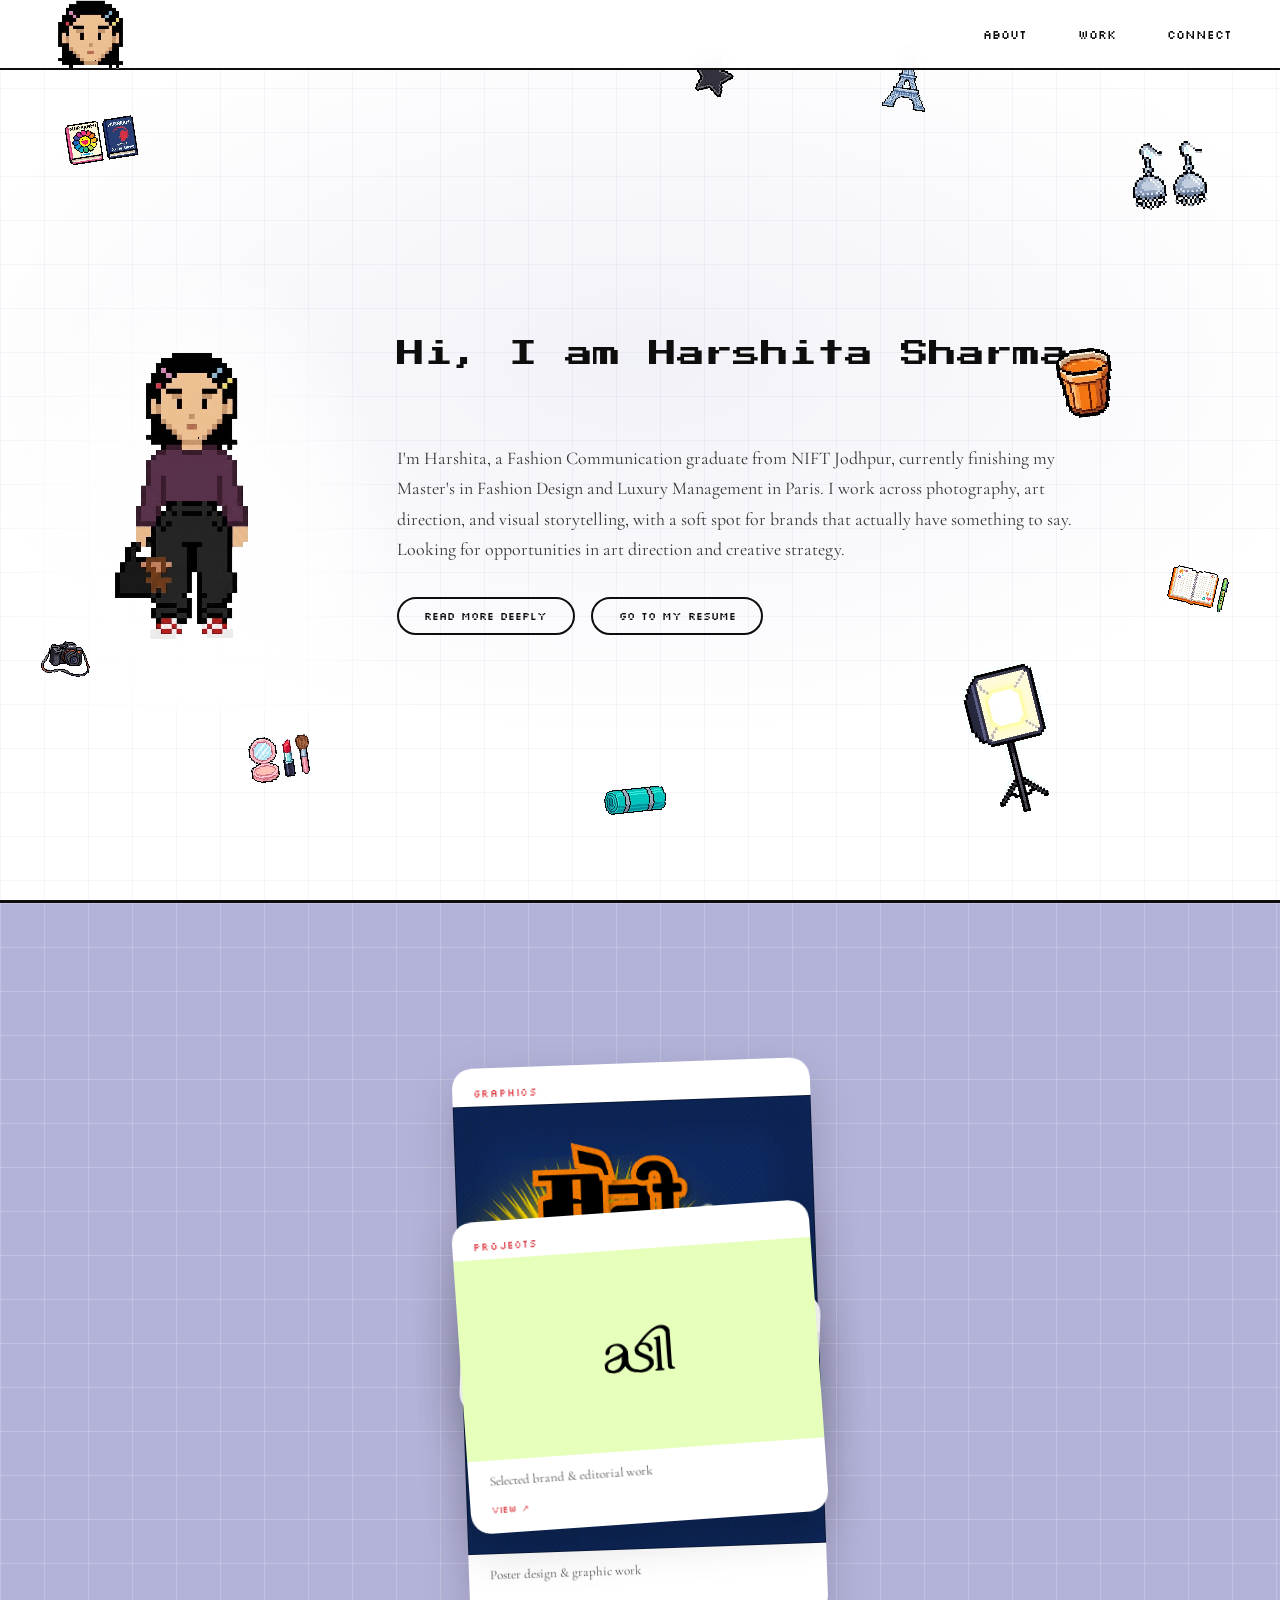
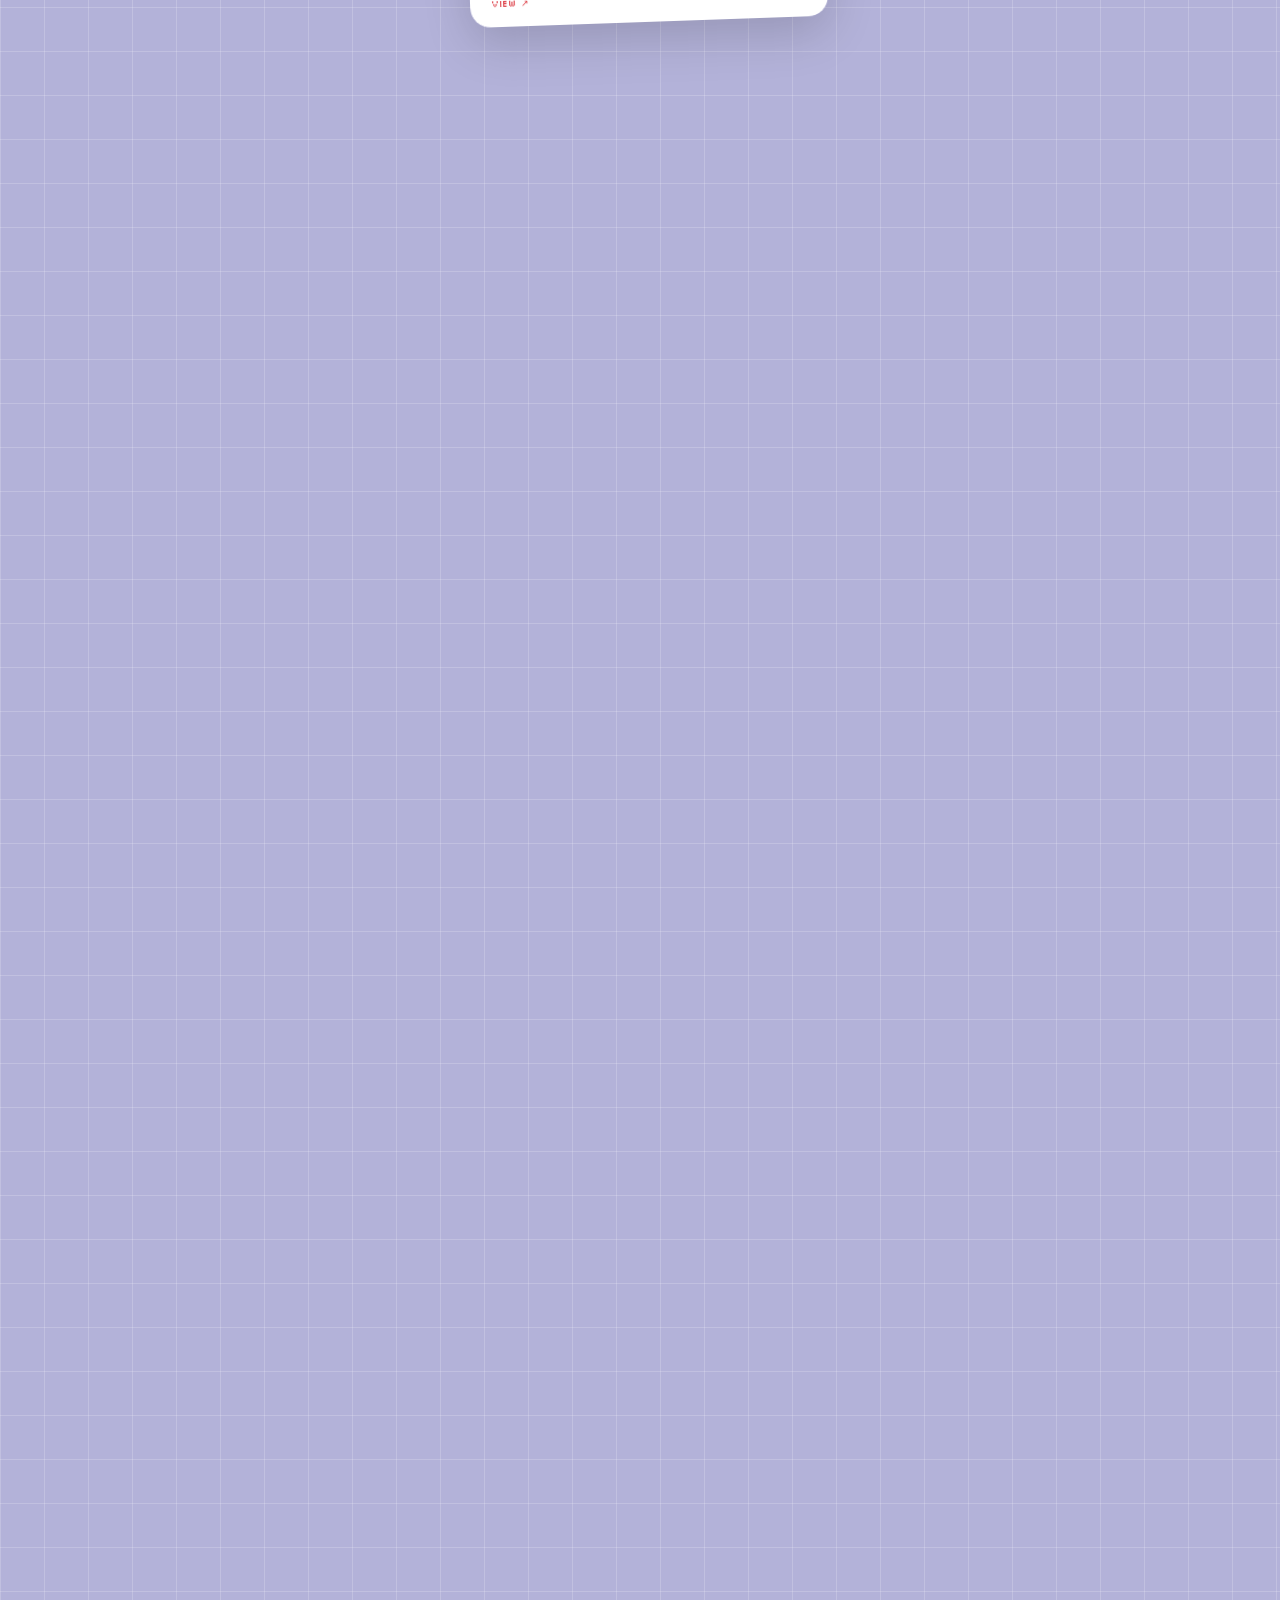
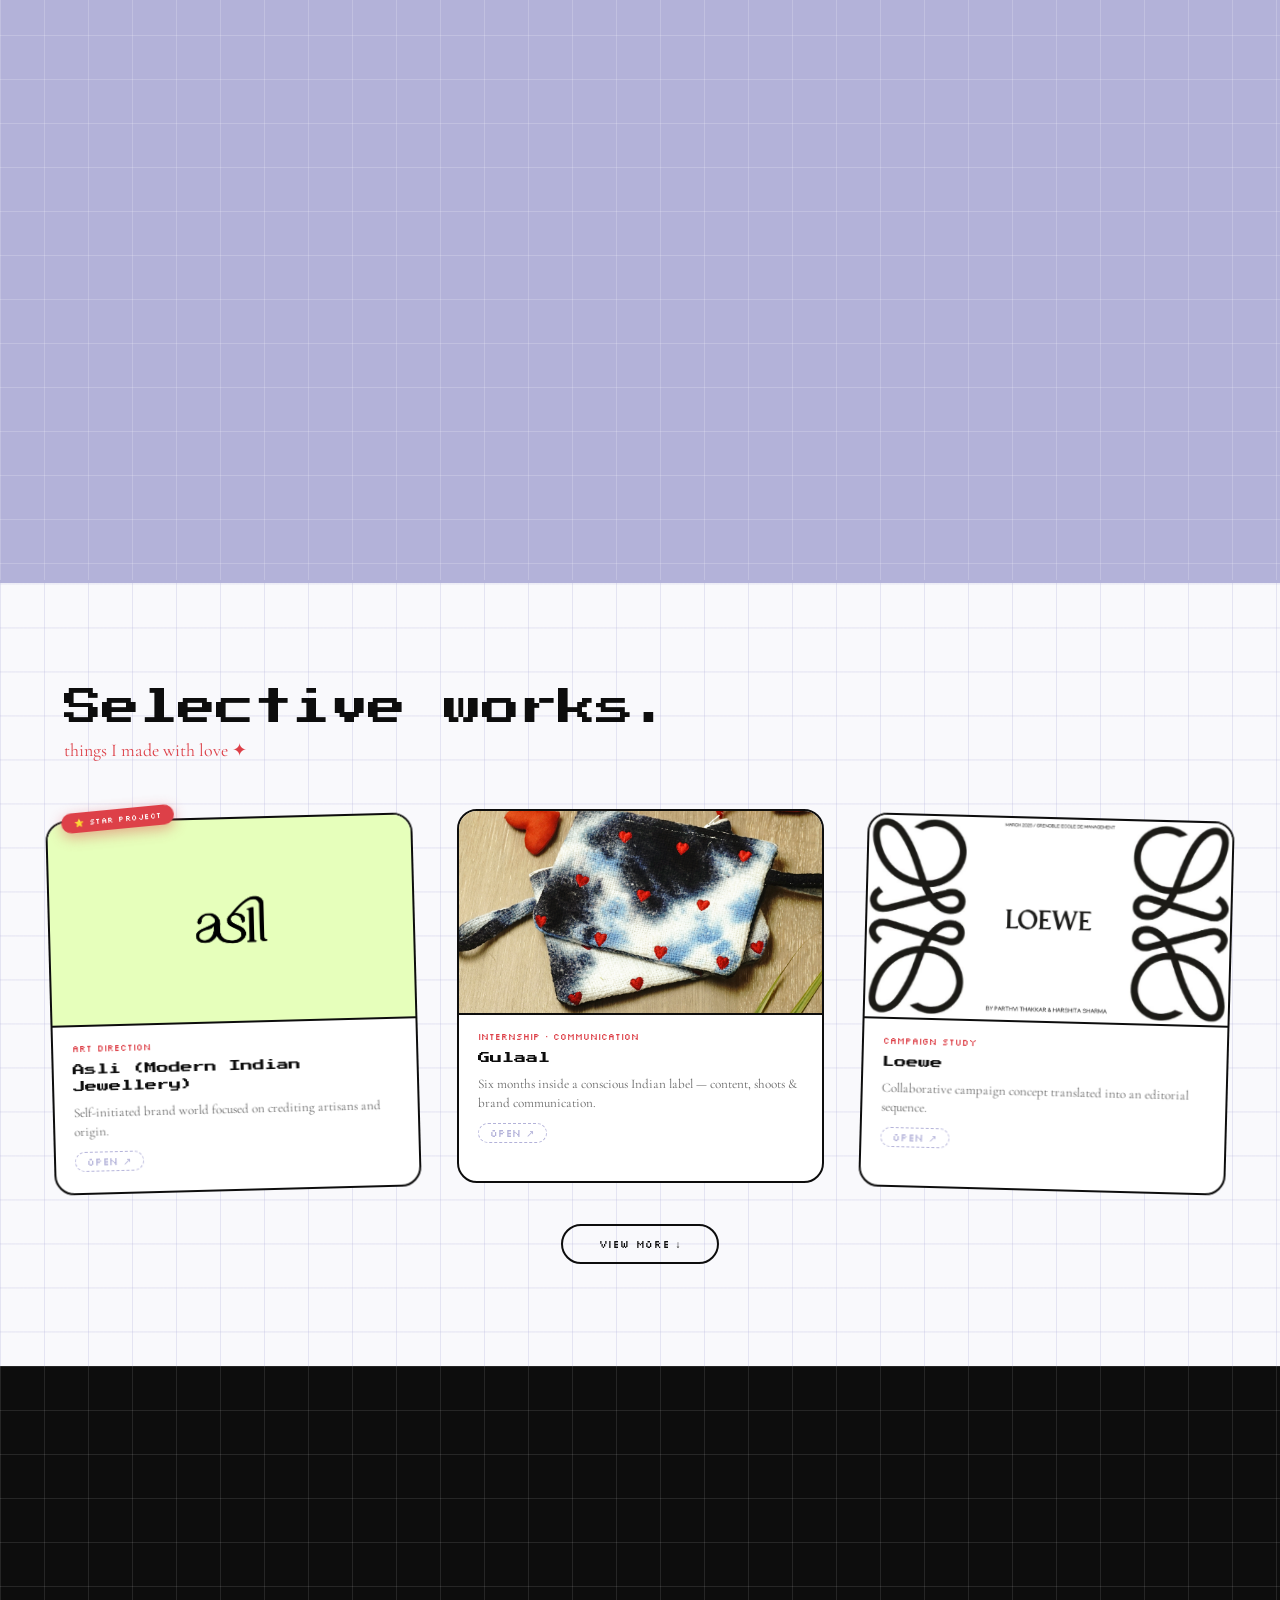
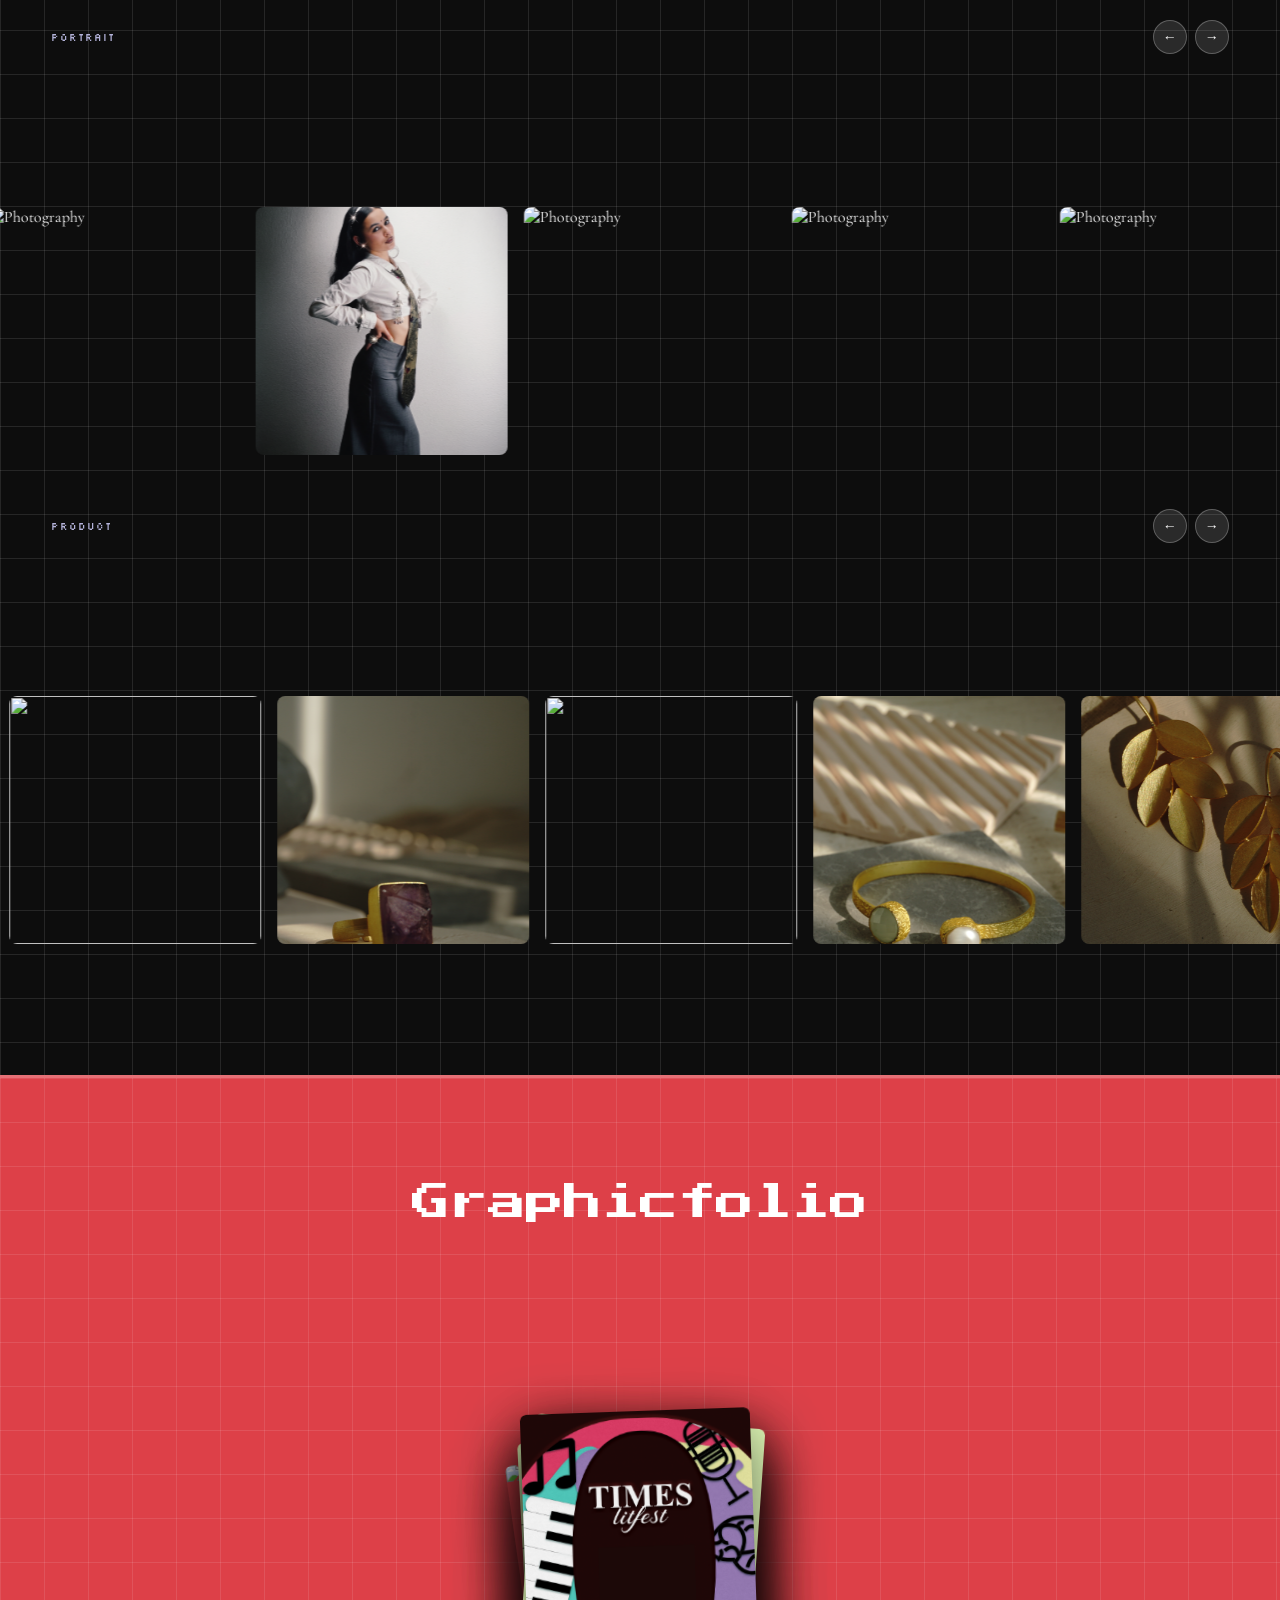
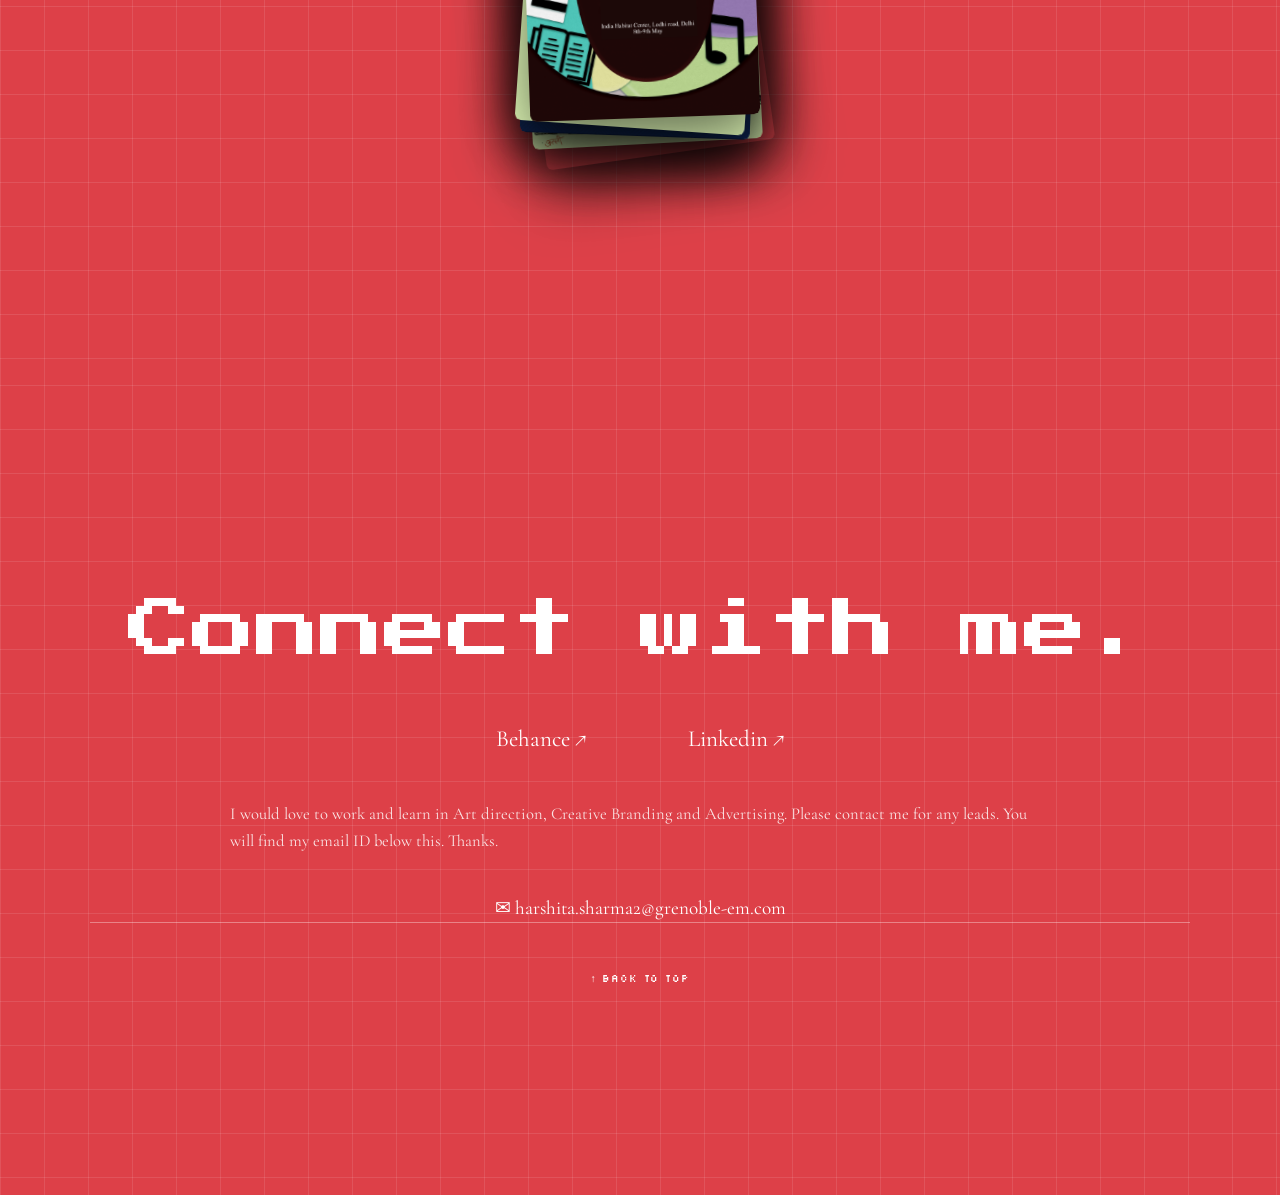
==== index.html @ fe0b685f "Initial commit — Harshita Sharma portfolio website Co-Authored-By: Claude Sonnet 4.6 <noreply@anthro" ====
<!doctype html>
<html lang="en">
  <head>
    <meta charset="UTF-8" />
    <meta name="viewport" content="width=device-width, initial-scale=1.0" />
    <title>Harshita Sharma</title>
    <link rel="preconnect" href="https://fonts.googleapis.com" />
    <link rel="preconnect" href="https://fonts.gstatic.com" crossorigin />
    <link
      href="https://fonts.googleapis.com/css2?family=Press+Start+2P&family=Silkscreen:wght@400;700&family=Cormorant+Garamond:ital,wght@0,400;0,600;1,400&display=swap"
      rel="stylesheet"
    />
    <link rel="stylesheet" href="styles.css" />
  </head>
  <body class="is-loading">
    <script>
      /* Prevent browser scroll-restoration from dumping user mid-page on refresh */
      if ('scrollRestoration' in history) history.scrollRestoration = 'manual';
      window.scrollTo(0, 0);
      /* Also strip any hash from the URL so anchor links don't auto-scroll on reload */
      if (window.location.hash) {
        history.replaceState('', document.title, window.location.pathname + window.location.search);
      }
      window.addEventListener('load', function () { window.scrollTo(0, 0); });
    </script>

    <!-- Loader -->
    <div id="loader" class="loader" aria-hidden="true">
      <img src="loading_element.png" alt="" class="loader-image" />
    </div>

    <!-- ── NAV ───────────────────────────────────────────── -->
    <nav class="site-nav">
      <a href="#" class="nav-logo-link">
        <img src="hero section elements/logo.png" alt="Harshita" class="nav-logo-img" />
      </a>
      <div class="nav-links">
        <a href="#about">About</a>
        <a href="#work">Work</a>
        <a href="#contact">Connect</a>
      </div>
    </nav>

    <!-- ── 1 · ABOUT ─────────────────────────────────────── -->
    <section id="about" class="s-about">
      <!-- Draggable stickers -->
      <img class="sticker" src="hero section elements/books.png"        alt="" style="top:13%;left:5%;width:78px;transform:rotate(-9deg)"   />
      <img class="sticker" src="hero section elements/camera.png"       alt="" style="top:71%;left:3%;width:58px;transform:rotate(6deg)"    />
      <img class="sticker" src="hero section elements/jhumka.png"       alt="" style="top:15%;right:5%;width:90px;transform:rotate(-4deg)"  />
      <img class="sticker" src="hero section elements/journal.png"      alt="" style="top:63%;right:4%;width:62px;transform:rotate(13deg)"  />
      <img class="sticker" src="hero section elements/makeup.png"       alt="" style="top:81%;left:19%;width:82px;transform:rotate(-8deg)"  />
      <img class="sticker" src="hero section elements/star.png"         alt="" style="top:6%;left:54%;width:44px;transform:rotate(17deg)"   />
      <!-- Chai sticker — swaps filled→empty on hover/drag -->
      <div class="sticker sticker--chai" style="top:38%;left:82%;transform:rotate(-7deg)">
        <img class="chai-img" src="hero section elements/chai_filled.png" alt="chai" />

      </div>
      <img class="sticker" src="hero section elements/studio light.png" alt="" style="top:73%;right:17%;width:100px;transform:rotate(-14deg)"/>
      <img class="sticker" src="hero section elements/tour eiffel.png"  alt="" style="top:4%;right:27%;width:52px;transform:rotate(8deg)"   />
      <img class="sticker" src="hero section elements/yoga mat.png"     alt="" style="top:87%;left:47%;width:68px;transform:rotate(-6deg)"  />
      <div class="about-inner">
        <div class="about-avatar">
          <img class="char-front" src="hero section elements/character_front.png" alt="Harshita" />
          <img class="char-side"  src="hero section elements/character_side.png"  alt="Harshita" />
        </div>
        <div class="about-text">
          <h1 id="aboutTitle" data-type="Hi, I am Harshita Sharma"></h1>
          <p class="about-reveal">
            I'm Harshita, a Fashion Communication graduate from NIFT Jodhpur, currently finishing
            my Master's in Fashion Design and Luxury Management in Paris. I work across photography,
            art direction, and visual storytelling, with a soft spot for brands that actually have
            something to say. Looking for opportunities in art direction and creative strategy.
          </p>
          <div class="about-btns about-reveal">
            <button class="btn-outline" id="bioReadMoreBtn">Read more deeply</button>
            <a class="btn-outline" href="cv.html">Go to my resume</a>
          </div>
        </div>
      </div>
    </section>

    <!-- ── 2 · WORK CARDS (stacked parallax) ─────────────── -->
    <section id="work" class="s-cards">
      <div class="cards-track">

        <div class="stack-card card-projects" data-href="#projects">
          <div class="card-inner">
            <span class="card-label">Projects</span>
            <div class="card-img-wrap">
              <img src="Project Asli/1.png" alt="Projects" />
            </div>
            <p class="card-desc">Selected brand &amp; editorial work</p>
            <span class="card-cta">View ↗</span>
          </div>
        </div>

        <div class="stack-card card-photo" data-href="#gallery">
          <div class="card-inner">
            <span class="card-label">Photography</span>
            <div class="card-img-wrap">
              <img src="elements/portraits/1.png" alt="Photography" />
            </div>
            <p class="card-desc">Portrait &amp; editorial photography</p>
            <span class="card-cta">View ↗</span>
          </div>
        </div>

        <div class="stack-card card-graphics" data-href="#graphicfolio">
          <div class="card-inner">
            <span class="card-label">Graphics</span>
            <div class="card-img-wrap">
              <img src="elements/posterfolio/mainposter2.png" alt="Graphics" />
            </div>
            <p class="card-desc">Poster design &amp; graphic work</p>
            <span class="card-cta">View ↗</span>
          </div>
        </div>

      </div>
    </section>

    <!-- ── 3 · SELECTED WORKS ─────────────────────────────── -->
    <section id="projects" class="s-works">
      <div class="works-inner">
        <h2 class="section-title" data-anim>Selective works.</h2>
        <p class="section-sub" data-anim style="--d:100ms">things I made with love ✦</p>

        <!-- Primary 3 cards always visible -->
        <div class="works-grid" id="mainWorksGrid">

          <!-- 1. Asli — star project -->
          <a class="work-card" href="asli-modern-indian-jewellery.html" data-overlay>
            <div class="star-badge">⭐ STAR PROJECT</div>
            <div class="work-img">
              <img src="Project Asli/1.png" alt="Asli" />
            </div>
            <div class="work-body">
              <span class="work-tag">ART DIRECTION</span>
              <h3>Asli (Modern Indian Jewellery)</h3>
              <p>Self-initiated brand world focused on crediting artisans and origin.</p>
              <span class="work-link">open ↗</span>
            </div>
          </a>

          <!-- 2. Gulaal -->
          <a class="work-card" href="gulaal.html" data-overlay>
            <div class="work-img">
              <img src="Gulaal/website-1.jpg" alt="Gulaal" />
            </div>
            <div class="work-body">
              <span class="work-tag">INTERNSHIP · COMMUNICATION</span>
              <h3>Gulaal</h3>
              <p>Six months inside a conscious Indian label — content, shoots & brand communication.</p>
              <span class="work-link">open ↗</span>
            </div>
          </a>

          <!-- 3. Loewe -->
          <a class="work-card" href="loewe.html" data-overlay>
            <div class="work-img">
              <img src="loewe/Loewe_page-0001.jpg" alt="Loewe" />
            </div>
            <div class="work-body">
              <span class="work-tag">CAMPAIGN STUDY</span>
              <h3>Loewe</h3>
              <p>Collaborative campaign concept translated into an editorial sequence.</p>
              <span class="work-link">open ↗</span>
            </div>
          </a>

        </div>

        <!-- Expand row -->
        <div class="works-expand-row">
          <button class="works-expand-btn" id="worksExpandBtn" aria-expanded="false">
            View more ↓
          </button>
        </div>

        <!-- Hidden extra cards: Moschino + Acne -->
        <div class="works-extra-grid" id="worksExtraGrid" aria-hidden="true">

          <a class="work-card" href="moschino.html" data-overlay>
            <div class="work-img">
              <img src="Moschino/1.png" alt="Moschino" />
            </div>
            <div class="work-body">
              <span class="work-tag">EDITORIAL</span>
              <h3>Moschino</h3>
              <p>A responsive PDF presentation laid out as a single project page.</p>
              <span class="work-link">open ↗</span>
            </div>
          </a>

          <a class="work-card" href="acne-studio.html" data-overlay>
            <div class="work-img">
              <img src="acne studios/2.png" alt="Acne Studios" />
            </div>
            <div class="work-body">
              <span class="work-tag">RETAIL STUDY</span>
              <h3>Acne Studios</h3>
              <p>A visual sequence arranged from the Acne Studios folder.</p>
              <span class="work-link">open ↗</span>
            </div>
          </a>

        </div>
      </div>
    </section>

    <!-- ── 4 · PHOTOGRAPHY (two-row marquee + dock) ──────── -->
    <section id="gallery" class="s-gallery">
      <div class="gallery-header">
        <h2 class="section-title" data-anim>Photography</h2>
        <p class="gallery-quote" data-anim style="--d:100ms">Photography is where it started. I shoot studio, product, and sometimes outdoors. I love the whole process of it</p>
      </div>

      <!-- Row 1: Portrait Photography -->
      <div class="gallery-row-wrap">
        <div class="gallery-row-head">
          <p class="gallery-row-label">Portrait</p>
          <div class="marquee-nav-btns">
            <button class="marquee-prev" aria-label="Previous">←</button>
            <button class="marquee-next" aria-label="Next">→</button>
          </div>
        </div>
        <div class="marquee-outer" data-gallery-id="portraits">
          <div class="marquee-track">
            <div class="marquee-set">
              <div class="m-img" data-gallery="portraits"><img src="elements/portraits/1.png"        alt="Portrait" /></div>
              <div class="m-img" data-gallery="portraits"><img src="elements/portraits/2.png"        alt="Portrait" /></div>
              <div class="m-img" data-gallery="portraits"><img src="elements/portraits/3.png"        alt="Portrait" /></div>
              <div class="m-img" data-gallery="portraits"><img src="elements/portraits/4.png"        alt="Portrait" /></div>
              <div class="m-img" data-gallery="portraits"><img src="elements/portraits/5.png"        alt="Portrait" /></div>
              <div class="m-img" data-gallery="portraits"><img src="elements/portraits/6.png"        alt="Portrait" /></div>
              <div class="m-img" data-gallery="portraits"><img src="elements/portraits/15.png"       alt="Portrait" /></div>
              <div class="m-img" data-gallery="portraits"><img src="elements/portraits/16.png"       alt="Portrait" /></div>
              <div class="m-img" data-gallery="portraits"><img src="elements/portraits/DSC02256.png" alt="Portrait" /></div>
              <div class="m-img" data-gallery="portraits"><img src="elements/portraits/DSC02719.png" alt="Portrait" /></div>
              <div class="m-img" data-gallery="portraits"><img src="elements/portraits/final 1.png"  alt="Portrait" /></div>
              <div class="m-img" data-gallery="portraits"><img src="elements/portraits/3.1.png"      alt="Portrait" /></div>
            </div>
            <div class="marquee-set" aria-hidden="true">
              <div class="m-img" data-gallery="portraits"><img src="elements/portraits/1.png"        alt="" /></div>
              <div class="m-img" data-gallery="portraits"><img src="elements/portraits/2.png"        alt="" /></div>
              <div class="m-img" data-gallery="portraits"><img src="elements/portraits/3.png"        alt="" /></div>
              <div class="m-img" data-gallery="portraits"><img src="elements/portraits/4.png"        alt="" /></div>
              <div class="m-img" data-gallery="portraits"><img src="elements/portraits/5.png"        alt="" /></div>
              <div class="m-img" data-gallery="portraits"><img src="elements/portraits/6.png"        alt="" /></div>
              <div class="m-img" data-gallery="portraits"><img src="elements/portraits/15.png"       alt="" /></div>
              <div class="m-img" data-gallery="portraits"><img src="elements/portraits/16.png"       alt="" /></div>
              <div class="m-img" data-gallery="portraits"><img src="elements/portraits/DSC02256.png" alt="" /></div>
              <div class="m-img" data-gallery="portraits"><img src="elements/portraits/DSC02719.png" alt="" /></div>
              <div class="m-img" data-gallery="portraits"><img src="elements/portraits/final 1.png"  alt="" /></div>
              <div class="m-img" data-gallery="portraits"><img src="elements/portraits/3.1.png"      alt="" /></div>
            </div>
          </div>
        </div>
      </div>

      <!-- Row 2: Product Photography -->
      <div class="gallery-row-wrap">
        <div class="gallery-row-head">
          <p class="gallery-row-label">Product</p>
          <div class="marquee-nav-btns">
            <button class="marquee-prev" aria-label="Previous">←</button>
            <button class="marquee-next" aria-label="Next">→</button>
          </div>
        </div>
        <div class="marquee-outer marquee-outer--rtl" data-gallery-id="products">
          <div class="marquee-track marquee-track--slow">
            <div class="marquee-set">
              <div class="m-img m-img--product" data-gallery="products"><img src="product/1.png"          alt="Product" /></div>
              <div class="m-img m-img--product" data-gallery="products"><img src="product/2.png"          alt="Product" /></div>
              <div class="m-img m-img--product" data-gallery="products"><img src="product/3.png"          alt="Product" /></div>
              <div class="m-img m-img--product" data-gallery="products"><img src="product/4.png"          alt="Product" /></div>
              <div class="m-img m-img--product" data-gallery="products"><img src="product/rg1.png"        alt="Product" /></div>
              <div class="m-img m-img--product" data-gallery="products"><img src="product/rg2.png"        alt="Product" /></div>
              <div class="m-img m-img--product" data-gallery="products"><img src="product/stb1.png"       alt="Product" /></div>
              <div class="m-img m-img--product" data-gallery="products"><img src="product/stn1.png"       alt="Product" /></div>
              <div class="m-img m-img--product" data-gallery="products"><img src="product/DSC07481.JPG"   alt="Product" /></div>
              <div class="m-img m-img--product" data-gallery="products"><img src="product/DSC07487.JPG"   alt="Product" /></div>
              <div class="m-img m-img--product" data-gallery="products"><img src="product/DSC07513.JPG"   alt="Product" /></div>
              <div class="m-img m-img--product" data-gallery="products"><img src="product/DSC07549.JPG"   alt="Product" /></div>
              <div class="m-img m-img--product" data-gallery="products"><img src="product/DSC07604.JPG"   alt="Product" /></div>
              <div class="m-img m-img--product" data-gallery="products"><img src="product/DSC07615.JPG"   alt="Product" /></div>
              <div class="m-img m-img--product" data-gallery="products"><img src="product/DSC07761.JPG"   alt="Product" /></div>
              <div class="m-img m-img--product" data-gallery="products"><img src="product/DSC07771.JPG"   alt="Product" /></div>
              <div class="m-img m-img--product" data-gallery="products"><img src="product/DSC07878.JPG"   alt="Product" /></div>
            </div>
            <div class="marquee-set" aria-hidden="true">
              <div class="m-img m-img--product" data-gallery="products"><img src="product/1.png"          alt="" /></div>
              <div class="m-img m-img--product" data-gallery="products"><img src="product/2.png"          alt="" /></div>
              <div class="m-img m-img--product" data-gallery="products"><img src="product/3.png"          alt="" /></div>
              <div class="m-img m-img--product" data-gallery="products"><img src="product/4.png"          alt="" /></div>
              <div class="m-img m-img--product" data-gallery="products"><img src="product/rg1.png"        alt="" /></div>
              <div class="m-img m-img--product" data-gallery="products"><img src="product/rg2.png"        alt="" /></div>
              <div class="m-img m-img--product" data-gallery="products"><img src="product/stb1.png"       alt="" /></div>
              <div class="m-img m-img--product" data-gallery="products"><img src="product/stn1.png"       alt="" /></div>
              <div class="m-img m-img--product" data-gallery="products"><img src="product/DSC07481.JPG"   alt="" /></div>
              <div class="m-img m-img--product" data-gallery="products"><img src="product/DSC07487.JPG"   alt="" /></div>
              <div class="m-img m-img--product" data-gallery="products"><img src="product/DSC07513.JPG"   alt="" /></div>
              <div class="m-img m-img--product" data-gallery="products"><img src="product/DSC07549.JPG"   alt="" /></div>
              <div class="m-img m-img--product" data-gallery="products"><img src="product/DSC07604.JPG"   alt="" /></div>
              <div class="m-img m-img--product" data-gallery="products"><img src="product/DSC07615.JPG"   alt="" /></div>
              <div class="m-img m-img--product" data-gallery="products"><img src="product/DSC07761.JPG"   alt="" /></div>
              <div class="m-img m-img--product" data-gallery="products"><img src="product/DSC07771.JPG"   alt="" /></div>
              <div class="m-img m-img--product" data-gallery="products"><img src="product/DSC07878.JPG"   alt="" /></div>
            </div>
          </div>
        </div>
      </div>
    </section>

    <!-- ── 5 · GRAPHICFOLIO (stacked parallax) ───────────── -->
    <section id="graphicfolio" class="s-graphic">
      <div class="graphic-inner">
        <h2 class="section-title" data-anim>Graphicfolio</h2>
        <div class="poster-track">
          <div class="poster-wrap pc-p1">
            <div class="poster-card">
              <img src="posterfolio/poster1.png" alt="Poster 1" loading="lazy" />
            </div>
          </div>
          <div class="poster-wrap pc-p2">
            <div class="poster-card">
              <img src="posterfolio/13_2.png" alt="Poster 2" loading="lazy" />
            </div>
          </div>
          <div class="poster-wrap pc-p3">
            <div class="poster-card">
              <img src="posterfolio/mainposter2.png" alt="Poster 3" loading="lazy" />
            </div>
          </div>
          <div class="poster-wrap pc-p4">
            <div class="poster-card">
              <img src="posterfolio/1.png" alt="Poster 4" loading="lazy" />
            </div>
          </div>
          <div class="poster-wrap pc-p5">
            <div class="poster-card">
              <img src="posterfolio/India Habitat Center, Lodhi road, Delhi 8th-9th May.png" alt="Poster 5" loading="lazy" />
            </div>
          </div>
        </div>
      </div>
    </section>

    <!-- ── 6 · CONNECT / FOOTER ───────────────────────────── -->
    <section id="contact" class="s-contact">
      <div class="contact-inner">
        <h2>Connect with me.</h2>
        <div class="social-row">
          <a href="https://www.behance.net/harshi100552f4" target="_blank" rel="noreferrer">Behance ↗</a>
          <a href="https://www.linkedin.com/in/harshitasharma-fr" target="_blank" rel="noreferrer">Linkedin ↗</a>
        </div>
        <p class="contact-copy">
          I would love to work and learn in Art direction, Creative Branding and Advertising.
          Please contact me for any leads. You will find my email ID below this. Thanks.
        </p>
        <a class="contact-email" href="mailto:harshita.sharma2@grenoble-em.com">✉ harshita.sharma2@grenoble-em.com</a>
        <a class="back-top" href="#about">↑ BACK TO TOP</a>
      </div>
    </section>

    <!-- ── BIO OVERLAY ──────────────────────────────────────── -->
    <div id="bioOverlay" class="bio-overlay" aria-hidden="true">
      <div class="bio-ol-backdrop" id="bioOlBackdrop"></div>
      <div class="bio-ol-panel">
        <button class="bio-ol-close" id="bioOlClose" aria-label="Close">✕</button>
        <h2 class="bio-ol-title">A little more about me.</h2>
        <div class="bio-ol-body">
          <p>I grew up in a small town in Rajasthan. For eighteen years, my world was the same school, the same faces, the same streets. I didn't know then that all those quiet years of watching and noticing were actually shaping me.</p>
          <p>NIFT changed everything. That's where I found photography and I fell in love with the whole process, from the idea to the final image. For me, photography wasn't just about taking pictures. It was the first time I could say what I really felt without needing words. I have always had a lot going on inside, and photography gave that somewhere to go.</p>
          <p>During COVID, I had no studio, no equipment. So I made my own lights and used things from around the house to create photographs. I didn't stop. That's just how I am with things I care about.</p>
          <p>After NIFT, I got offer letters from schools I had dreamed of: RCA, Speos, Parsons, Leeds. But visa issues and financial reality got in the way, and I ended up in Grenoble instead. Honestly, it became one of the best things that happened to me. It felt like home in a way I didn't expect. Now I'm in Paris for my second year, still finding my place here.</p>
          <p>The thing I keep coming back to is this: visuals, books, stories, concepts, they all connect for me and turn into something: language, storytelling, luxury, and then back to visuals again. It's a loop I live in. And that's exactly why I want to work in art direction, because that's the space where an image becomes a story, and a story becomes the DNA of a brand.</p>
          <p>There is a lot more to me than what I usually show. I don't always say it out loud. But it finds its way into everything I make.</p>
        </div>
      </div>
    </div>

    <!-- ── POSTER OVERLAY ───────────────────────────────────── -->
    <div id="posterOverlay" class="poster-overlay" aria-hidden="true">
      <div class="poster-ol-backdrop" id="posterOlBackdrop"></div>
      <button class="poster-ol-close" id="posterOlClose" aria-label="Close">✕</button>
      <img id="posterOlImg" src="" alt="Poster" />
    </div>

    <!-- ── PROJECT OVERLAY ───────────────────────────────── -->
    <div id="projectOverlay" class="project-overlay" aria-hidden="true">
      <div class="overlay-backdrop" id="overlayBackdrop"></div>
      <div class="overlay-frame-wrap">
        <button class="overlay-close" id="overlayClose" aria-label="Close">✕</button>
        <iframe id="projectFrame" src="" title="Project" allowfullscreen></iframe>
      </div>
    </div>

    <!-- ── GALLERY IMAGE OVERLAY ─────────────────────────── -->
    <div id="galleryOverlay" class="gallery-overlay" aria-hidden="true">
      <div class="gallery-ol-backdrop" id="galleryOlBackdrop"></div>
      <div class="gallery-ol-content">
        <button class="gallery-ol-close" id="galleryOlClose" aria-label="Close">✕</button>
        <button class="gallery-ol-nav gallery-ol-prev" id="galleryPrev" aria-label="Previous">←</button>
        <div class="gallery-ol-img-wrap">
          <img id="galleryOlImg" src="" alt="" />
        </div>
        <button class="gallery-ol-nav gallery-ol-next" id="galleryNext" aria-label="Next">→</button>
      </div>
    </div>

    <!-- ── CUSTOM CURSOR ────────────────────────────────────── -->
    <img id="custom-cursor" src="hero section elements/cursor.png" alt="" aria-hidden="true" />

    <!-- Shuffle portraits within portrait row, products within product row (kept separate) -->
    <script>
    (function () {
      var portraits = [
        'elements/portraits/1.png',
        'elements/portraits/2.png',
        'elements/portraits/3.png',
        'elements/portraits/3.1.png',
        'elements/portraits/4.png',
        'elements/portraits/5.png',
        'elements/portraits/6.png',
        'elements/portraits/15.png',
        'elements/portraits/16.png',
        'elements/portraits/DSC02256.png',
        'elements/portraits/DSC02719.png',
        'elements/portraits/final 1.png',
        'elements/portraits/IMG_2362.png',
        'elements/portraits/IMG_2448.png',
        'elements/portraits/IMG_2487.png',
        'elements/portraits/expand image 7.png',
        'elements/portraits/expand image 8.png',
        'elements/portraits/expand picture 5.png',
      ];
      var products = [
        'product/1.png',
        'product/2.png',
        'product/3.png',
        'product/4.png',
        'product/rg1.png',
        'product/rg2.png',
        'product/stb1.png',
        'product/stn1.png',
        'product/DSC07481.JPG',
        'product/DSC07487.JPG',
        'product/DSC07513.JPG',
        'product/DSC07549.JPG',
        'product/DSC07604.JPG',
        'product/DSC07615.JPG',
        'product/DSC07761.JPG',
        'product/DSC07771.JPG',
        'product/DSC07878.JPG',
      ];

      function shuffle(arr) {
        var a = arr.slice();
        for (var i = a.length - 1; i > 0; i--) {
          var j = Math.floor(Math.random() * (i + 1));
          var t = a[i]; a[i] = a[j]; a[j] = t;
        }
        return a;
      }

      function imgNode(src, gid, withAlt) {
        return '<div class="m-img" data-gallery="' + gid + '">'
          + '<img src="' + src + '" alt="' + (withAlt ? 'Photography' : '') + '" loading="lazy" />'
          + '</div>';
      }

      function buildTrack(row, gid) {
        var set = row.map(function (s) { return imgNode(s, gid, true); }).join('');
        var dup = row.map(function (s) { return imgNode(s, gid, false); }).join('');
        return '<div class="marquee-set">' + set + '</div>'
             + '<div class="marquee-set" aria-hidden="true">' + dup + '</div>';
      }

      var t1 = document.querySelector('.marquee-outer[data-gallery-id="portraits"] .marquee-track');
      var t2 = document.querySelector('.marquee-outer[data-gallery-id="products"] .marquee-track');
      if (t1) t1.innerHTML = buildTrack(shuffle(portraits), 'portraits');
      if (t2) t2.innerHTML = buildTrack(shuffle(products),  'products');
    })();
    </script>

    <script src="main.js"></script>
    <script>
      setTimeout(function () {
        document.body.classList.remove('is-loading');
      }, 2000);
    </script>
  </body>
</html>
---- styles.css ----
/* ── Variables & reset ──────────────────────────────────── */

:root {
  --primary: #B3B2D9;
  --secondary: #DD4048;
  --black: #0d0d0d;
  --white: #ffffff;
  --card-r: 20px;
}

*, *::before, *::after { box-sizing: border-box; margin: 0; padding: 0; }

html {
  scroll-behavior: smooth;
  scroll-padding-top: 76px;
  /* Grid lives on html so it's always the furthest-back layer —
     body transparent sections show it; dark/colored sections cover it */
  background-color: #ffffff;
  background-image:
    linear-gradient(rgba(179,178,217,.13) 1px, transparent 1px),
    linear-gradient(90deg, rgba(179,178,217,.13) 1px, transparent 1px);
  background-size: 44px 44px;
}

body {
  font-family: "Cormorant Garamond", Georgia, serif;
  background: transparent;   /* shows html grid through light sections */
  color: var(--black);
  overflow-x: hidden;
}

/* ── Loader ─────────────────────────────────────────────── */

body.is-loading { overflow: hidden; }
body.is-loading .loader { display: flex; }

.loader {
  position: fixed;
  top: 0; right: 0; bottom: 0; left: 0;
  z-index: 9999;
  background: rgba(255, 255, 255, 0.72);
  backdrop-filter: blur(6px);
  -webkit-backdrop-filter: blur(6px);
  display: none;
  align-items: center; justify-content: center;
}
.loader-image {
  width: min(240px, 38vw);
  object-fit: contain; image-rendering: pixelated;
  animation: pulse 1.1s ease-in-out infinite alternate;
}
@keyframes pulse {
  from { opacity: .92; transform: scale(1); }
  to   { opacity: 1;   transform: scale(1.012); }
}

/* ── Nav ────────────────────────────────────────────────── */

.site-nav {
  position: fixed; top: 0; left: 0; right: 0; z-index: 500;
  display: flex;
  align-items: center;
  justify-content: space-between;
  padding: 1rem clamp(1.5rem, 4vw, 3rem);
  font-family: "Silkscreen", sans-serif;
  font-size: clamp(.65rem, .9vw, .85rem);
  background: rgba(255,255,255,0.95);
  backdrop-filter: blur(12px);
  border-bottom: 2px solid var(--black);
  transition: box-shadow .3s ease;
}
.site-nav.scrolled { box-shadow: 0 4px 24px rgba(0,0,0,.08); }
.nav-links {
  display: flex;
  align-items: center;
  gap: clamp(1.5rem, 4vw, 3.5rem);
}
.site-nav a { color: var(--black); text-decoration: none; transition: color .18s ease; }
.site-nav a:hover { color: var(--secondary); text-decoration: underline; text-underline-offset: 4px; text-decoration-color: var(--secondary); }
.nav-logo-link {
  display: flex; align-items: center;
  flex-shrink: 0;
}
.nav-logo-link:hover { text-decoration: none; }
.nav-logo-img {
  width: 88px; height: 88px;
  object-fit: contain;
  image-rendering: pixelated;
  margin: -26px 0;
  transition: transform .22s ease;
}
.nav-logo-link:hover .nav-logo-img { transform: scale(1.06); }

/* ── Custom cursor (disabled — using browser default) ────── */

#custom-cursor { display: none; }

/* ── Entrance animations ────────────────────────────────── */

[data-anim] {
  opacity: 0;
  transform: translateY(28px);
  transition: opacity .75s cubic-bezier(.22,1,.36,1),
              transform .75s cubic-bezier(.22,1,.36,1);
  transition-delay: var(--d, 0ms);
}
[data-anim].in-view {
  opacity: 1; transform: translateY(0);
}
@media (prefers-reduced-motion: reduce) {
  [data-anim] { opacity: 1; transform: none; transition: none; }
}

/* ── Shared ─────────────────────────────────────────────── */

.section-title {
  font-family: "Press Start 2P", cursive;
  font-size: clamp(1.3rem, 3vw, 2.6rem);
  font-weight: 400; line-height: 1.2;
}
.section-sub { font-size: clamp(.95rem, 1.4vw, 1.2rem); color: var(--secondary); margin-top: .5rem; }

/* ── Stickers ───────────────────────────────────────────── */

.sticker {
  position: absolute;
  image-rendering: pixelated;
  pointer-events: auto;
  cursor: grab;
  user-select: none;
  -webkit-user-drag: none;
  transition: filter .18s ease;
  z-index: 10;
}
.sticker:hover { filter: drop-shadow(0 6px 18px rgba(0,0,0,.3)); }
.sticker.dragging { cursor: grabbing; filter: drop-shadow(0 10px 24px rgba(0,0,0,.45)); transition: none; z-index: 50; }

/* Chai sticker */
.sticker--chai {
  position: absolute;
  z-index: 10;
}
.sticker--chai .chai-img {
  width: 72px;
  display: block;
  image-rendering: pixelated;
  pointer-events: none;
}
.chai-tip {
  position: absolute;
  bottom: calc(100% + 10px);
  left: 50%;
  transform: translateX(-50%) translateY(4px);
  background: var(--black);
  color: var(--white);
  font-family: "Silkscreen", sans-serif;
  font-size: 0.48rem;
  line-height: 1.6;
  padding: 7px 11px;
  border-radius: 10px;
  white-space: normal;
  max-width: min(220px, 60vw);
  text-align: center;
  opacity: 0;
  pointer-events: none;
  transition: opacity .2s ease, transform .2s ease;
}
.chai-tip::after {
  content: '';
  position: absolute;
  top: 100%; left: 50%;
  transform: translateX(-50%);
  border: 5px solid transparent;
  border-top-color: var(--black);
}
.sticker--chai:hover .chai-tip,
.sticker--chai.chai-active .chai-tip {
  opacity: 1;
}

/* ── 1 · ABOUT ──────────────────────────────────────────── */

.s-about {
  min-height: 100vh;
  padding-top: 68px;
  background: transparent;
  display: flex; align-items: center;
  position: relative;
  overflow: hidden;
  isolation: isolate;
}
/* Soft lavender wash behind hero content */
.s-about::before {
  content: '';
  position: absolute; inset: 0;
  background: radial-gradient(ellipse 80% 60% at 50% 40%, rgba(179,178,217,.18) 0%, transparent 70%);
  pointer-events: none;
}
.about-inner {
  width: min(1300px, 90vw); margin: 0 auto;
  display: grid;
  grid-template-columns: auto 1fr;
  gap: clamp(2rem, 6vw, 6rem);
  align-items: center;
  padding: 3rem 0;
  position: relative; z-index: 2;
}

@keyframes float-bob {
  0%, 100% { transform: translateY(0px);  }
  50%       { transform: translateY(-12px); }
}

/* Avatar hover swap */
.about-avatar {
  position: relative;
  display: inline-block;
  flex-shrink: 0;
  animation: float-bob 3.8s ease-in-out infinite;
  z-index: 2;
}
/* White radial backdrop — visually lifts avatar above the check grid */
.about-avatar::before {
  content: '';
  position: absolute;
  inset: -20% -28%;
  z-index: -1;
  background: radial-gradient(ellipse at 50% 68%, rgba(255,255,255,.88) 28%, rgba(255,255,255,.6) 50%, transparent 72%);
  pointer-events: none;
}
.char-front, .char-side {
  display: block;
  width: clamp(160px, 20vw, 280px);
  image-rendering: pixelated;
  transition: opacity 0.35s ease;
}
.char-side {
  position: absolute; top: 0; left: 0; width: 100%;
  opacity: 0;
}
.about-avatar:hover .char-front { opacity: 0; }
.about-avatar:hover .char-side  { opacity: 1; }

.about-text h1 {
  font-family: "Press Start 2P", cursive;
  font-size: clamp(1.1rem, 2.2vw, 2rem);
  font-weight: 400; line-height: 1.5;
  margin-bottom: 1.6rem;
  min-height: 3em; /* prevents layout jump while empty */
}
/* blinking cursor during typing */
#aboutTitle.is-typing::after {
  content: '|';
  display: inline-block;
  margin-left: 2px;
  color: var(--secondary);
  animation: cursor-blink .65s step-end infinite;
}
@keyframes cursor-blink {
  0%, 100% { opacity: 1; }
  50%       { opacity: 0; }
}

/* initially hidden elements that reveal after typewriter */
.about-reveal {
  opacity: 0;
  transform: translateY(14px);
  transition: opacity .7s ease, transform .7s ease;
}
.about-reveal.revealed {
  opacity: 1;
  transform: translateY(0);
}
.about-text p {
  font-size: clamp(1rem, 1.4vw, 1.35rem);
  line-height: 1.7; color: #333; max-width: 680px;
}
.about-btns { margin-top: 2rem; display: flex; gap: 1rem; flex-wrap: wrap; }
.btn-outline {
  display: inline-block;
  font-family: "Silkscreen", sans-serif;
  font-size: clamp(.6rem, .85vw, .82rem);
  color: var(--black);
  background: transparent;  /* reset default button bg */
  border: 2px solid var(--black);
  border-radius: 999px;
  padding: .65rem 1.6rem;
  text-decoration: none;
  cursor: pointer;
  transition: background .22s cubic-bezier(.22,1,.36,1), color .22s ease, border-color .22s ease, transform .22s cubic-bezier(.34,1.56,.64,1);
}
.btn-outline:hover { background: var(--secondary); border-color: var(--secondary); color: var(--white); transform: translateY(-2px) scale(1.04); }

@media (max-width: 700px) {
  .about-inner { grid-template-columns: 1fr; text-align: center; justify-items: center; }
  .about-text p { max-width: 100%; }
}

/* ── 2 · STACKED CARDS ──────────────────────────────────── */

.s-cards {
  background: var(--primary);
  height: 320vh;
  position: relative;
  border-top: 3px solid var(--black);
}
.s-cards::before {
  content: '';
  position: absolute; inset: 0;
  pointer-events: none;
  background-image:
    linear-gradient(rgba(255,255,255,.18) 1px, transparent 1px),
    linear-gradient(90deg, rgba(255,255,255,.18) 1px, transparent 1px);
  background-size: 44px 44px;
}
.cards-track {
  position: sticky; top: 0;
  height: 100vh;
  display: flex; align-items: center; justify-content: center;
  overflow: hidden;
}

.stack-card {
  position: absolute;
  width: clamp(240px, 28vw, 380px);
  border-radius: var(--card-r);
  overflow: hidden;
  cursor: pointer;
  box-shadow: 0 16px 48px rgba(0,0,0,.16);
  will-change: transform;
  transition: box-shadow .22s ease;
}
.stack-card:hover { box-shadow: 0 28px 72px rgba(0,0,0,.24); }

.card-inner {
  background: var(--white);
  border-radius: var(--card-r);
  overflow: hidden;
  display: flex; flex-direction: column;
}
.card-label {
  font-family: "Silkscreen", sans-serif;
  font-size: clamp(.6rem, .8vw, .8rem);
  letter-spacing: .06em;
  color: var(--secondary);
  padding: 1.1rem 1.3rem .4rem;
}
.card-img-wrap {
  width: 100%;
  overflow: hidden;
  background: #eee;
}
.card-img-wrap img {
  width: 100%;
  height: auto;
  display: block;
  transition: transform .4s ease;
}
.stack-card:hover .card-img-wrap img { transform: scale(1.05); }
.card-desc {
  font-size: clamp(.82rem, 1vw, 1rem);
  color: #555; padding: .75rem 1.3rem .35rem; line-height: 1.4;
}
.card-cta {
  display: block;
  font-family: "Silkscreen", sans-serif;
  font-size: clamp(.55rem, .72vw, .72rem);
  color: var(--secondary);
  padding: .5rem 1.3rem 1.1rem;
}

/* ── 3 · SELECTED WORKS ─────────────────────────────────── */

.s-works {
  background: rgba(179,178,217,.08);
  padding: clamp(4rem, 8vw, 8rem) 0;
  border-top: 3px solid var(--primary);
  position: relative;
  overflow-x: clip;
}
.s-works::before {
  content: '';
  position: absolute;
  top: 0; right: 0; bottom: 0; left: 0;
  pointer-events: none;
  background-image:
    linear-gradient(rgba(179,178,217,.18) 1px, transparent 1px),
    linear-gradient(90deg, rgba(179,178,217,.18) 1px, transparent 1px);
  background-size: 44px 44px;
}
.works-inner { position: relative; z-index: 1; }
.works-inner { width: min(1300px, 90vw); margin: 0 auto; }
.works-inner .section-title { margin-bottom: .4rem; }

.works-grid {
  display: grid;
  grid-template-columns: repeat(3, 1fr);
  gap: 1.6rem;
  margin-top: 3rem;
}
@media (max-width: 1100px) {
  .works-grid { grid-template-columns: repeat(2, 1fr); }
}

.work-card {
  position: relative;           /* for star-badge */
  display: block;
  text-decoration: none;
  color: var(--black);
  border: 2px solid var(--black);
  border-radius: var(--card-r);
  overflow: visible;            /* allow badge to overflow top */
  background: var(--white);
  will-change: transform;
  transition: box-shadow .28s cubic-bezier(.22,1,.36,1), border-color .28s ease;
}
.work-card:hover {
  border-color: var(--primary);
  box-shadow: 0 16px 0 rgba(179,178,217,.4);
}

/* Star badge — only on first card (Asli) */
.star-badge {
  position: absolute;
  top: -13px; left: 14px;
  background: var(--secondary);
  color: var(--white);
  font-family: "Silkscreen", sans-serif;
  font-size: .48rem;
  letter-spacing: .06em;
  padding: 5px 13px;
  border-radius: 999px;
  transform: rotate(-4deg);
  z-index: 5;
  box-shadow: 0 4px 14px rgba(221, 64, 72, .45);
  transition: transform .35s cubic-bezier(.34, 1.56, .64, 1),
              box-shadow .35s ease;
  pointer-events: none;
  white-space: nowrap;
}
.work-card:hover .star-badge {
  transform: rotate(-4deg) scale(1.18) translateY(-4px);
  box-shadow: 0 8px 24px rgba(221, 64, 72, .55);
}

.work-img {
  width: 100%; aspect-ratio: 16/9;
  overflow: hidden; background: #eee;
  border-bottom: 2px solid var(--black);
  border-radius: calc(var(--card-r) - 2px) calc(var(--card-r) - 2px) 0 0;
}
.work-img img {
  width: 100%; height: 100%;
  object-fit: cover; display: block;
  transition: transform .4s ease;
}
.work-card:hover .work-img img { transform: scale(1.04); }
.work-body {
  padding: 1rem 1.2rem 1.3rem;
  display: flex; flex-direction: column; gap: .3rem;
}
.work-tag {
  font-family: "Silkscreen", sans-serif;
  font-size: clamp(.55rem, .72vw, .72rem);
  color: var(--secondary);
}
.work-body h3 {
  font-family: "Press Start 2P", cursive;
  font-weight: 400;
  font-size: clamp(.65rem, .95vw, .95rem);
  line-height: 1.4; margin: .2rem 0;
}
.work-body p { font-size: clamp(.82rem, .95vw, .92rem); color: #666; line-height: 1.4; }
.work-link {
  margin-top: .4rem;
  font-family: "Silkscreen", sans-serif; font-size: .6rem;
  color: var(--primary);
  border: 1.5px dashed var(--primary); border-radius: 999px;
  padding: .2rem .7rem; align-self: flex-start;
  transition: background .18s ease, color .18s ease;
}
.work-card:hover .work-link { background: var(--primary); color: var(--white); }

@media (max-width: 640px) { .works-grid { grid-template-columns: 1fr; } }

/* ── 4 · PHOTOGRAPHY ────────────────────────────────────── */

.s-gallery {
  background: var(--black);
  color: var(--white);
  padding: clamp(3rem, 6vw, 6rem) 0;
  overflow: hidden;
  position: relative;
}
.s-gallery::before {
  content: '';
  position: absolute; inset: 0;
  pointer-events: none;
  z-index: 0;
  background-image:
    linear-gradient(rgba(255,255,255,.10) 1px, transparent 1px),
    linear-gradient(90deg, rgba(255,255,255,.10) 1px, transparent 1px);
  background-size: 44px 44px;
}
.gallery-header {
  width: min(1100px, 88vw);
  margin: 0 auto clamp(2rem, 4vw, 4rem);
  position: relative; z-index: 1;
}
.s-gallery .section-title { color: var(--white); margin-bottom: 1rem; }
.gallery-quote {
  font-size: clamp(1rem, 1.5vw, 1.35rem);
  line-height: 1.65;
  color: rgba(255,255,255,.65);
  font-style: italic;
  max-width: 680px;
}

/* ── Row labels + nav buttons ───────────────────────────── */
.gallery-row-wrap { margin-bottom: clamp(1rem, 2.5vw, 2rem); position: relative; z-index: 1; }

.gallery-row-head {
  display: flex;
  align-items: center;
  justify-content: space-between;
  padding: 0 clamp(1rem, 4vw, 3.5rem) .7rem;
}
.gallery-row-label {
  font-family: "Silkscreen", sans-serif;
  font-size: clamp(.6rem, .8vw, .78rem);
  letter-spacing: .1em;
  color: var(--primary);
}
.marquee-nav-btns {
  display: flex;
  gap: .5rem;
}
.marquee-prev,
.marquee-next {
  width: 34px; height: 34px;
  background: rgba(255,255,255,.12);
  color: var(--white);
  border: 1.5px solid rgba(255,255,255,.25);
  border-radius: 50%;
  font-size: 14px;
  cursor: pointer;
  display: flex; align-items: center; justify-content: center;
  transition: background .16s, transform .16s;
  flex-shrink: 0;
}
.marquee-prev:hover,
.marquee-next:hover {
  background: rgba(255,255,255,.28);
  transform: scale(1.1);
}

.marquee-outer {
  width: 100%;
  overflow-x: clip;
  overflow-y: visible;
  padding: 140px 0 20px;
  cursor: default;
}
.marquee-track {
  display: flex;
  width: max-content;
  will-change: transform;
  /* animation driven by JS — no CSS keyframes */
}
.marquee-set { display: flex; gap: 12px; padding: 0 6px; flex-shrink: 0; }

.m-img {
  flex-shrink: 0;
  height: clamp(200px, 28vh, 360px);
  width: clamp(150px, 20vw, 260px);
  border-radius: 10px;
  overflow: hidden;
  transform-origin: center bottom;
  transition: transform .12s ease, box-shadow .12s ease;
  z-index: 1;
  cursor: zoom-in;
  will-change: transform;
  border: 2px solid transparent;
}
.m-img img {
  height: 100%;
  width: 100%;
  object-fit: cover;
  display: block;
  pointer-events: none;
}

/* ── 5 · GRAPHICFOLIO ───────────────────────────────────── */

.s-graphic {
  position: relative;
  background: var(--secondary);
  color: var(--white);
  padding: clamp(4rem, 8vw, 8rem) 0;
  border-top: 3px solid rgba(255,255,255,.25);
}
.graphic-inner {
  position: relative; z-index: 1;
  width: min(1200px, 90vw); margin: 0 auto; text-align: center;
}
.s-graphic .section-title { color: var(--white); margin-bottom: 3.5rem; }
/* Subtle check pattern on graphicfolio (red bg) */
.s-graphic::before {
  content: '';
  position: absolute;
  top: 0; right: 0; bottom: 0; left: 0;
  pointer-events: none;
  background-image:
    linear-gradient(rgba(255,255,255,.1) 1px, transparent 1px),
    linear-gradient(90deg, rgba(255,255,255,.1) 1px, transparent 1px);
  background-size: 44px 44px;
}

.poster-track {
  position: relative;
  height: clamp(420px, 56vw, 600px);
  display: flex; align-items: center; justify-content: center;
}

.poster-wrap {
  position: absolute;
  will-change: transform;
}

.poster-card {
  width: clamp(160px, 18vw, 240px);
  border-radius: 6px;
  overflow: hidden;
  background: transparent;
  padding: 0;
  box-shadow: 0 20px 60px rgba(0,0,0,.6);
  transition: transform .38s cubic-bezier(.34,1.56,.64,1), box-shadow .38s ease;
  cursor: pointer;
}
.poster-wrap:hover .poster-card {
  transform: scale(1.08) translateY(-16px);
  box-shadow: 0 40px 100px rgba(0,0,0,.7), 0 0 40px rgba(179,178,217,.35);
}
.poster-card img {
  width: 100%; aspect-ratio: 3/4;
  object-fit: cover; display: block;
  border-radius: 6px;
}

/* ── 6 · CONTACT ────────────────────────────────────────── */

.s-contact {
  background: var(--secondary);
  min-height: 90vh;
  display: flex; align-items: center;
  position: relative; overflow: hidden;
}
.s-contact::before {
  content: "";
  position: absolute; inset: 0;
  background-image:
    linear-gradient(rgba(255,255,255,.1) 1px, transparent 1px),
    linear-gradient(90deg, rgba(255,255,255,.1) 1px, transparent 1px);
  background-size: 44px 44px;
  pointer-events: none;
}
.contact-inner {
  position: relative; z-index: 1;
  width: min(1100px, 88vw); margin: 0 auto;
  text-align: center; padding: 5rem 0;
}
.contact-inner h2 {
  font-family: "Press Start 2P", cursive;
  font-weight: 400;
  font-size: clamp(1.8rem, 5vw, 4.8rem);
  color: var(--white); line-height: 1.2;
}
.social-row {
  margin-top: 3.5rem;
  display: flex; justify-content: center;
  gap: clamp(2.5rem, 8vw, 8rem);
}
.social-row a {
  color: var(--white); text-decoration: none;
  font-size: clamp(1rem, 1.8vw, 1.9rem);
  transition: opacity .16s, transform .16s;
}
.social-row a:hover { opacity: .72; transform: translateY(-2px); }
.contact-copy {
  max-width: 820px; margin: 3rem auto 0;
  font-size: clamp(.95rem, 1.3vw, 1.25rem);
  line-height: 1.65; color: rgba(255,255,255,.85);
  text-align: left;
}
.contact-email {
  display: block;
  margin-top: 2.5rem;
  font-size: clamp(1rem, 1.5vw, 1.4rem);
  color: var(--white);
  text-decoration: none;
  border-bottom: 1px solid rgba(255,255,255,.35);
  padding-bottom: 2px;
  transition: border-color .2s ease, opacity .2s ease;
}
.contact-email:hover { border-bottom-color: var(--white); opacity: .85; }
.back-top {
  display: inline-block; margin-top: 3rem;
  font-family: "Silkscreen", sans-serif;
  font-size: clamp(.6rem, .82vw, .82rem);
  letter-spacing: .08em; color: var(--white);
  text-decoration: none;
  transition: opacity .16s, transform .16s;
}
.back-top:hover { opacity: .7; transform: translateY(-2px); }

@media (max-width: 640px) {
  .social-row { gap: 2rem; }
  .contact-copy { text-align: center; }
}

/* ── Project Overlay ─────────────────────────────────────── */

.project-overlay {
  display: none;
  position: fixed;
  top: 0; right: 0; bottom: 0; left: 0;
  z-index: 2000;
  align-items: center; justify-content: center;
  opacity: 0;
  transition: opacity .3s ease;
}
.project-overlay.open {
  display: flex;
  pointer-events: all;
}
.project-overlay.visible {
  opacity: 1;
}

.overlay-backdrop {
  position: absolute;
  top: 0; right: 0; bottom: 0; left: 0;
  background: rgba(0, 0, 0, .72);
  cursor: pointer;
}

.overlay-frame-wrap {
  position: relative; z-index: 1;
  width: min(1140px, 93vw);
  height: 88vh;
  border-radius: 18px;
  overflow: hidden;
  background: var(--white);
  box-shadow: 0 40px 120px rgba(0,0,0,.6);
  transform: translateY(24px) scale(.97);
  transition: transform .32s cubic-bezier(.22,.68,0,1.05);
}
.project-overlay.visible .overlay-frame-wrap {
  transform: translateY(0) scale(1);
}

.overlay-close {
  position: absolute; top: 14px; right: 14px; z-index: 10;
  width: 34px; height: 34px;
  background: var(--black); color: var(--white);
  border: none; border-radius: 50%;
  font-size: 13px; cursor: pointer;
  display: flex; align-items: center; justify-content: center;
  transition: background .18s, transform .18s;
}
.overlay-close:hover {
  background: var(--secondary);
  transform: scale(1.1);
}

#projectFrame {
  width: 100%; height: 100%;
  border: none; display: block;
}

/* ── Gallery Image Overlay ───────────────────────────────── */

.gallery-overlay {
  position: fixed; inset: 0; z-index: 3000;
  display: flex; align-items: center; justify-content: center;
  opacity: 0; pointer-events: none;
  transition: opacity .25s ease;
}
.gallery-overlay.open {
  opacity: 1; pointer-events: all;
}
.gallery-ol-backdrop {
  position: absolute; inset: 0;
  background: rgba(0,0,0,.92);
  cursor: pointer;
}
.gallery-ol-content {
  position: relative; z-index: 1;
  display: flex; align-items: center;
  gap: 1.2rem;
  max-width: 95vw; max-height: 95vh;
}
.gallery-ol-img-wrap {
  max-width: min(76vw, 680px);
  max-height: 90vh;
  display: flex; align-items: center; justify-content: center;
}
.gallery-ol-img-wrap img {
  max-width: 100%; max-height: 90vh;
  object-fit: contain; border-radius: 8px;
  display: block;
}
.gallery-ol-close {
  position: absolute; top: -48px; right: 0;
  width: 38px; height: 38px;
  background: var(--white); color: var(--black);
  border: none; border-radius: 50%;
  font-size: 15px; cursor: pointer;
  display: flex; align-items: center; justify-content: center;
  transition: background .18s, transform .18s;
}
.gallery-ol-close:hover { background: var(--secondary); color: var(--white); transform: scale(1.1); }
.gallery-ol-nav {
  width: 44px; height: 44px; flex-shrink: 0;
  background: rgba(255,255,255,.15); color: var(--white);
  border: 2px solid rgba(255,255,255,.3); border-radius: 50%;
  font-size: 20px; cursor: pointer;
  display: flex; align-items: center; justify-content: center;
  transition: background .18s, transform .18s;
}
.gallery-ol-nav:hover { background: rgba(255,255,255,.32); transform: scale(1.1); }

@media (max-width: 600px) {
  .gallery-ol-content { gap: .5rem; }
  .gallery-ol-nav { width: 36px; height: 36px; font-size: 16px; }
  .gallery-ol-img-wrap { max-width: 82vw; }
}

/* ── Poster Image Overlay ────────────────────────────────── */

.poster-overlay {
  position: fixed; inset: 0; z-index: 4000;
  display: flex; align-items: center; justify-content: center;
  opacity: 0; pointer-events: none;
  transition: opacity .3s ease;
}
.poster-overlay.open { opacity: 1; pointer-events: all; }
.poster-ol-backdrop {
  position: absolute; inset: 0;
  background: rgba(0,0,0,.92); cursor: pointer;
}
.poster-ol-close {
  position: absolute; top: 1.4rem; right: 1.4rem; z-index: 2;
  width: 42px; height: 42px;
  background: var(--white); color: var(--black);
  border: none; border-radius: 50%;
  font-size: 15px; cursor: pointer;
  display: flex; align-items: center; justify-content: center;
  transition: background .18s, transform .18s;
}
.poster-ol-close:hover { background: var(--secondary); color: var(--white); transform: scale(1.1); }
#posterOlImg {
  position: relative; z-index: 1;
  max-width: min(82vw, 760px); max-height: 90vh;
  object-fit: contain; border-radius: 6px;
  box-shadow: 0 40px 120px rgba(0,0,0,.8);
  transform: scale(.94);
  transition: transform .35s cubic-bezier(.22,1,.36,1);
}
.poster-overlay.open #posterOlImg { transform: scale(1); }

/* ── Bio overlay ─────────────────────────────────────────── */

.bio-overlay {
  display: none;   /* completely out of flow when closed */
  position: fixed;
  top: 0; right: 0; bottom: 0; left: 0;
  z-index: 5000;
  align-items: center; justify-content: center;
  opacity: 0;
  transition: opacity .3s ease;
}
.bio-overlay.open {
  display: flex;
  opacity: 0;      /* starts invisible for fade-in via JS */
  pointer-events: all;
}
.bio-overlay.visible { opacity: 1; }

.bio-ol-backdrop {
  position: absolute;
  top: 0; right: 0; bottom: 0; left: 0;
  background: rgba(0,0,0,.75); cursor: pointer;
}

.bio-ol-panel {
  position: relative; z-index: 1;
  width: min(720px, 92vw);
  max-height: 88vh;
  overflow-y: auto;
  background: var(--white);
  border-radius: 20px;
  padding: clamp(1.8rem, 4vw, 3.2rem) clamp(1.6rem, 4vw, 3rem);
  box-shadow: 0 40px 120px rgba(0,0,0,.5);
  transform: translateY(28px) scale(.97);
  transition: transform .34s cubic-bezier(.22,.68,0,1.05);
  /* check pattern as subtle bg inside panel */
  background-image:
    linear-gradient(rgba(179,178,217,.1) 1px, transparent 1px),
    linear-gradient(90deg, rgba(179,178,217,.1) 1px, transparent 1px);
  background-size: 44px 44px;
  background-color: var(--white);
}
.bio-overlay.open .bio-ol-panel {
  transform: translateY(0) scale(1);
}

.bio-ol-close {
  position: absolute; top: 1rem; right: 1rem;
  width: 34px; height: 34px;
  background: var(--black); color: var(--white);
  border: none; border-radius: 50%;
  font-size: 13px; cursor: pointer;
  display: flex; align-items: center; justify-content: center;
  transition: background .18s, transform .18s;
}
.bio-ol-close:hover { background: var(--secondary); transform: scale(1.1); }

.bio-ol-title {
  font-family: "Press Start 2P", cursive;
  font-weight: 400;
  font-size: clamp(.72rem, 1.3vw, 1rem);
  line-height: 1.5;
  color: var(--secondary);
  margin-bottom: 1.8rem;
  padding-right: 2.5rem;
}

.bio-ol-body p {
  font-family: "Cormorant Garamond", Georgia, serif;
  font-size: clamp(1rem, 1.3vw, 1.22rem);
  line-height: 1.8;
  color: #333;
  margin-bottom: 1.2rem;
}
.bio-ol-body p:last-child { margin-bottom: 0; }

/* ── Works expand ────────────────────────────────────────── */

.works-expand-row {
  display: flex;
  justify-content: center;
  margin-top: 2.5rem;
}

.works-expand-btn {
  font-family: "Silkscreen", sans-serif;
  font-size: clamp(.58rem, .78vw, .78rem);
  letter-spacing: .08em;
  color: var(--black);
  background: transparent;
  border: 2px solid var(--black);
  border-radius: 999px;
  padding: .75rem 2.2rem;
  cursor: pointer;
  transition: background .22s ease, color .22s ease, border-color .22s ease, transform .22s cubic-bezier(.34,1.56,.64,1);
}
.works-expand-btn:hover {
  background: var(--primary);
  border-color: var(--primary);
  color: var(--white);
  transform: translateY(-2px);
}
.works-expand-btn[aria-expanded="true"] {
  background: var(--secondary);
  border-color: var(--secondary);
  color: var(--white);
}

.works-extra-grid {
  display: none;   /* hidden until expanded */
  grid-template-columns: repeat(3, 1fr);
  gap: 1.6rem;
  margin-top: 1.6rem;
}
.works-extra-grid.expanded {
  display: grid;
}

@media (max-width: 1100px) {
  .works-extra-grid { grid-template-columns: repeat(2, 1fr); }
}
@media (max-width: 640px) { .works-extra-grid { grid-template-columns: 1fr; } }

/* ── About buttons spacing ───────────────────────────────── */
/* (margin-top already set at line 275 — only adding flex layout here) */
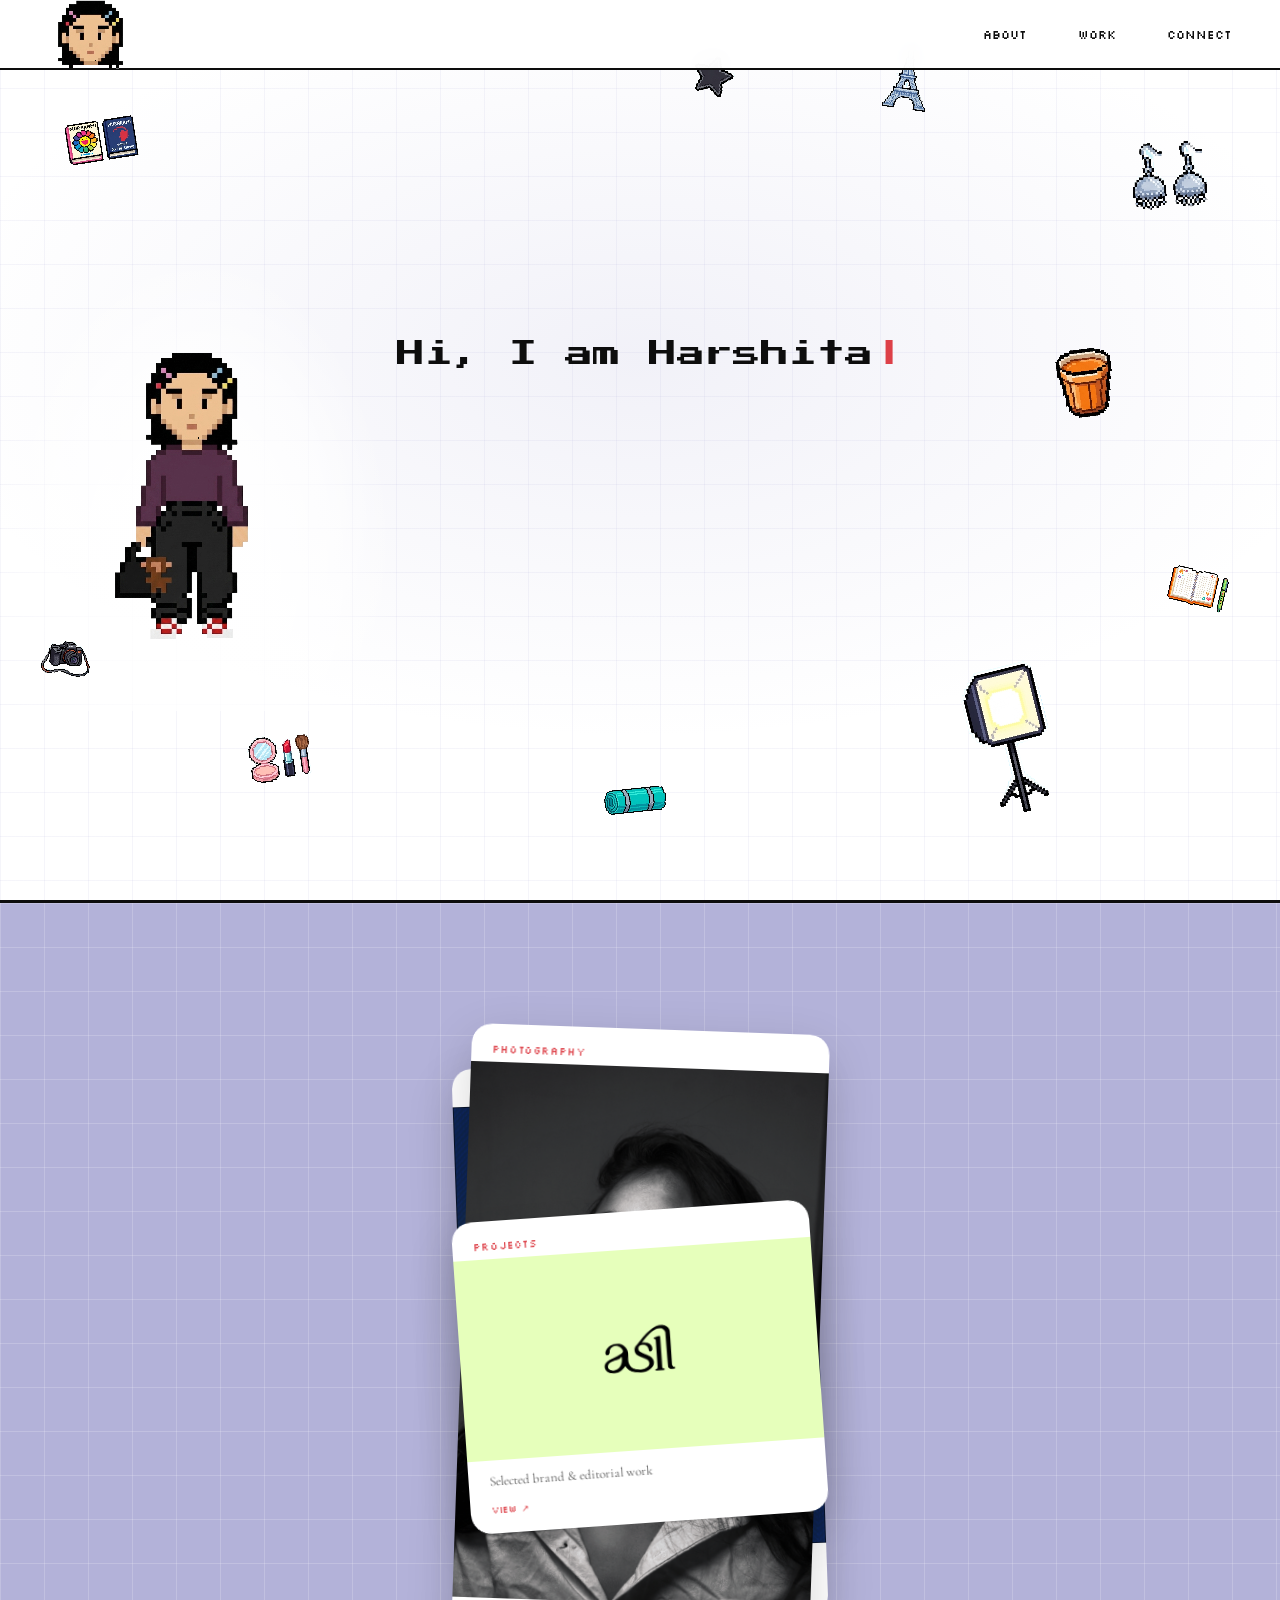
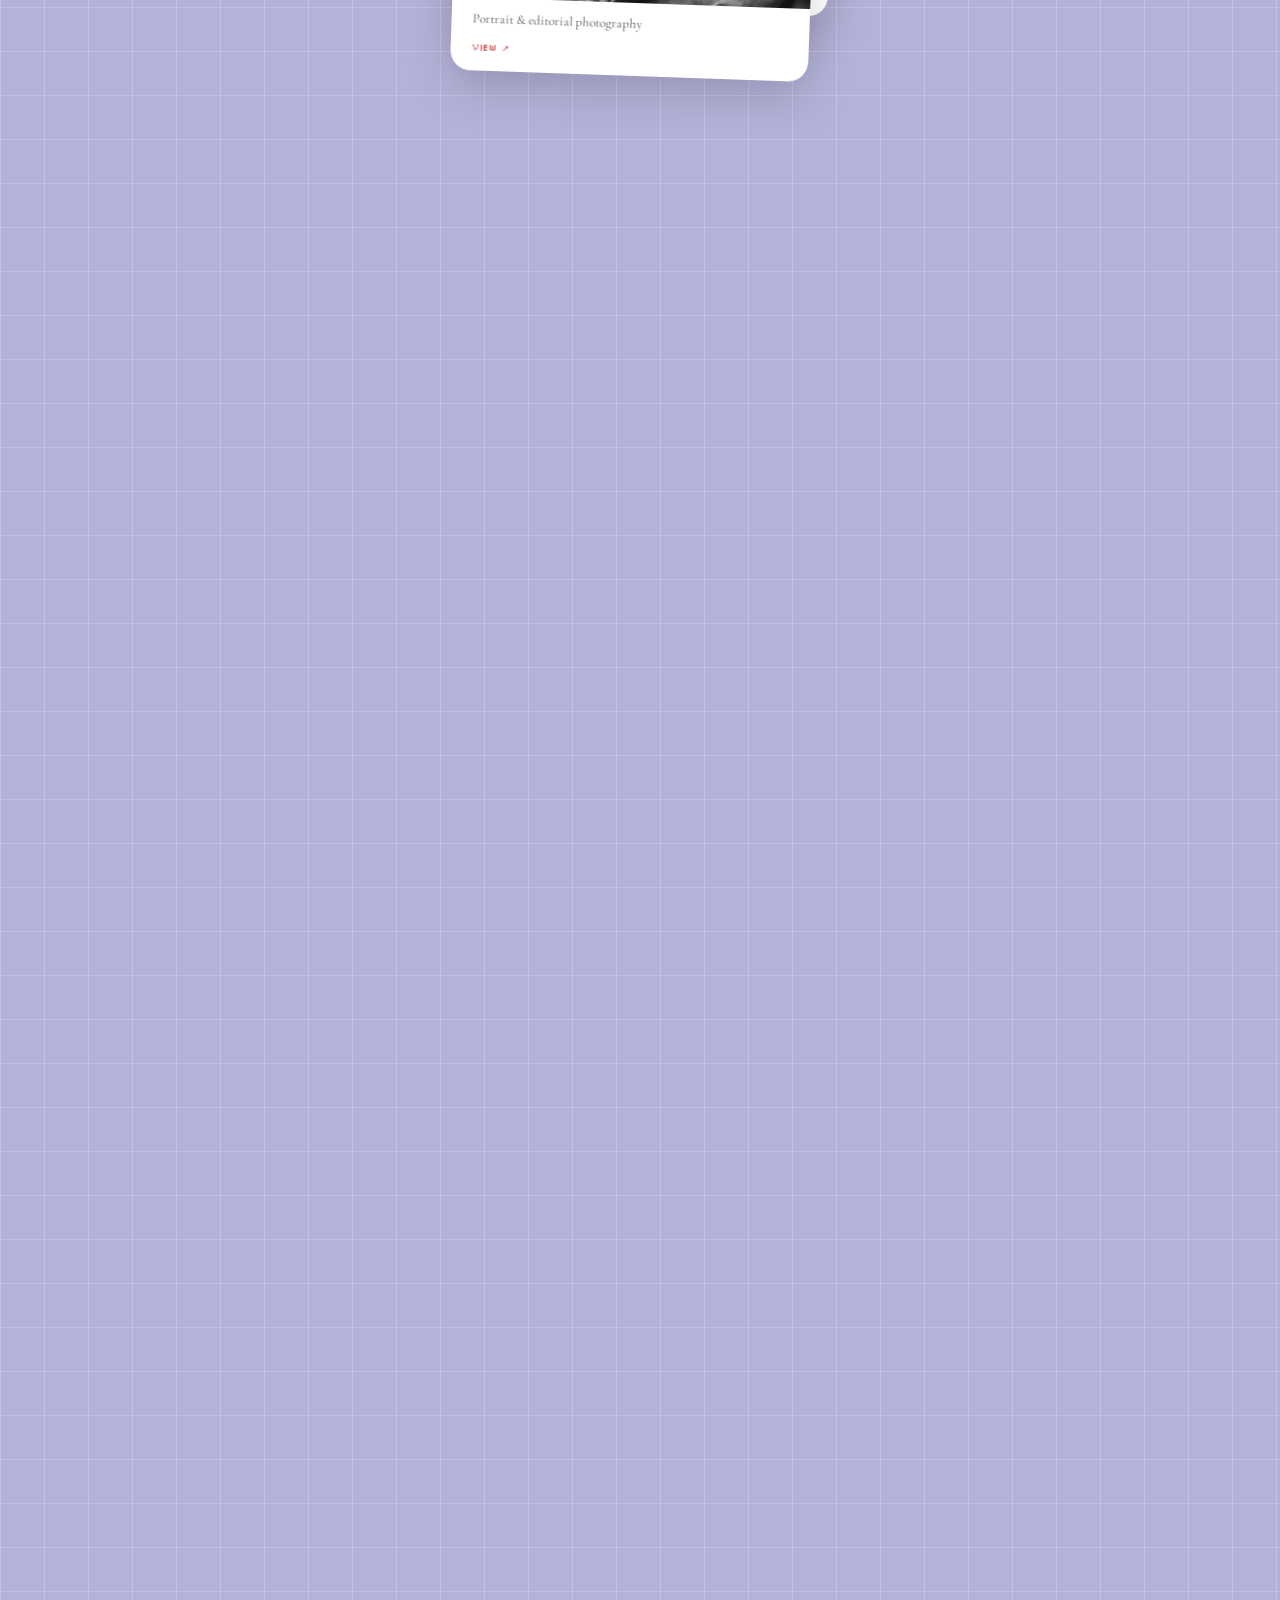
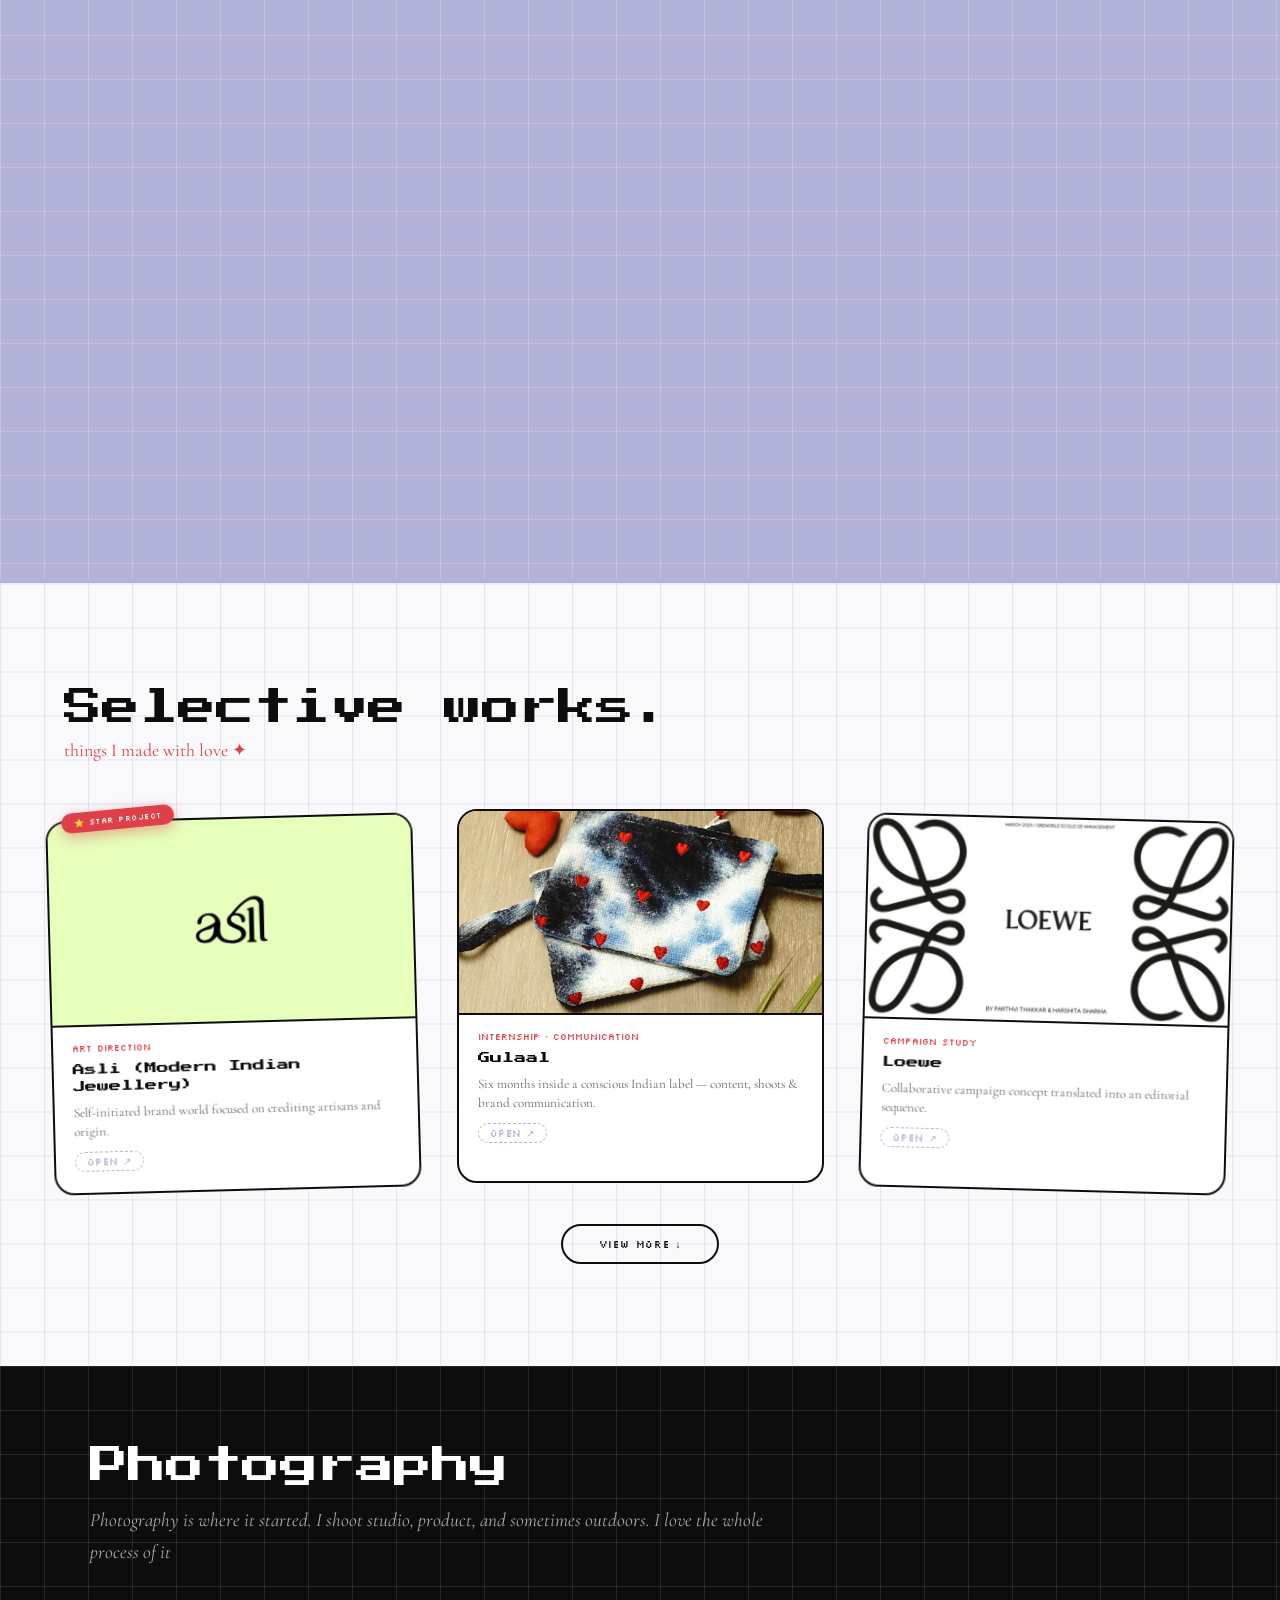
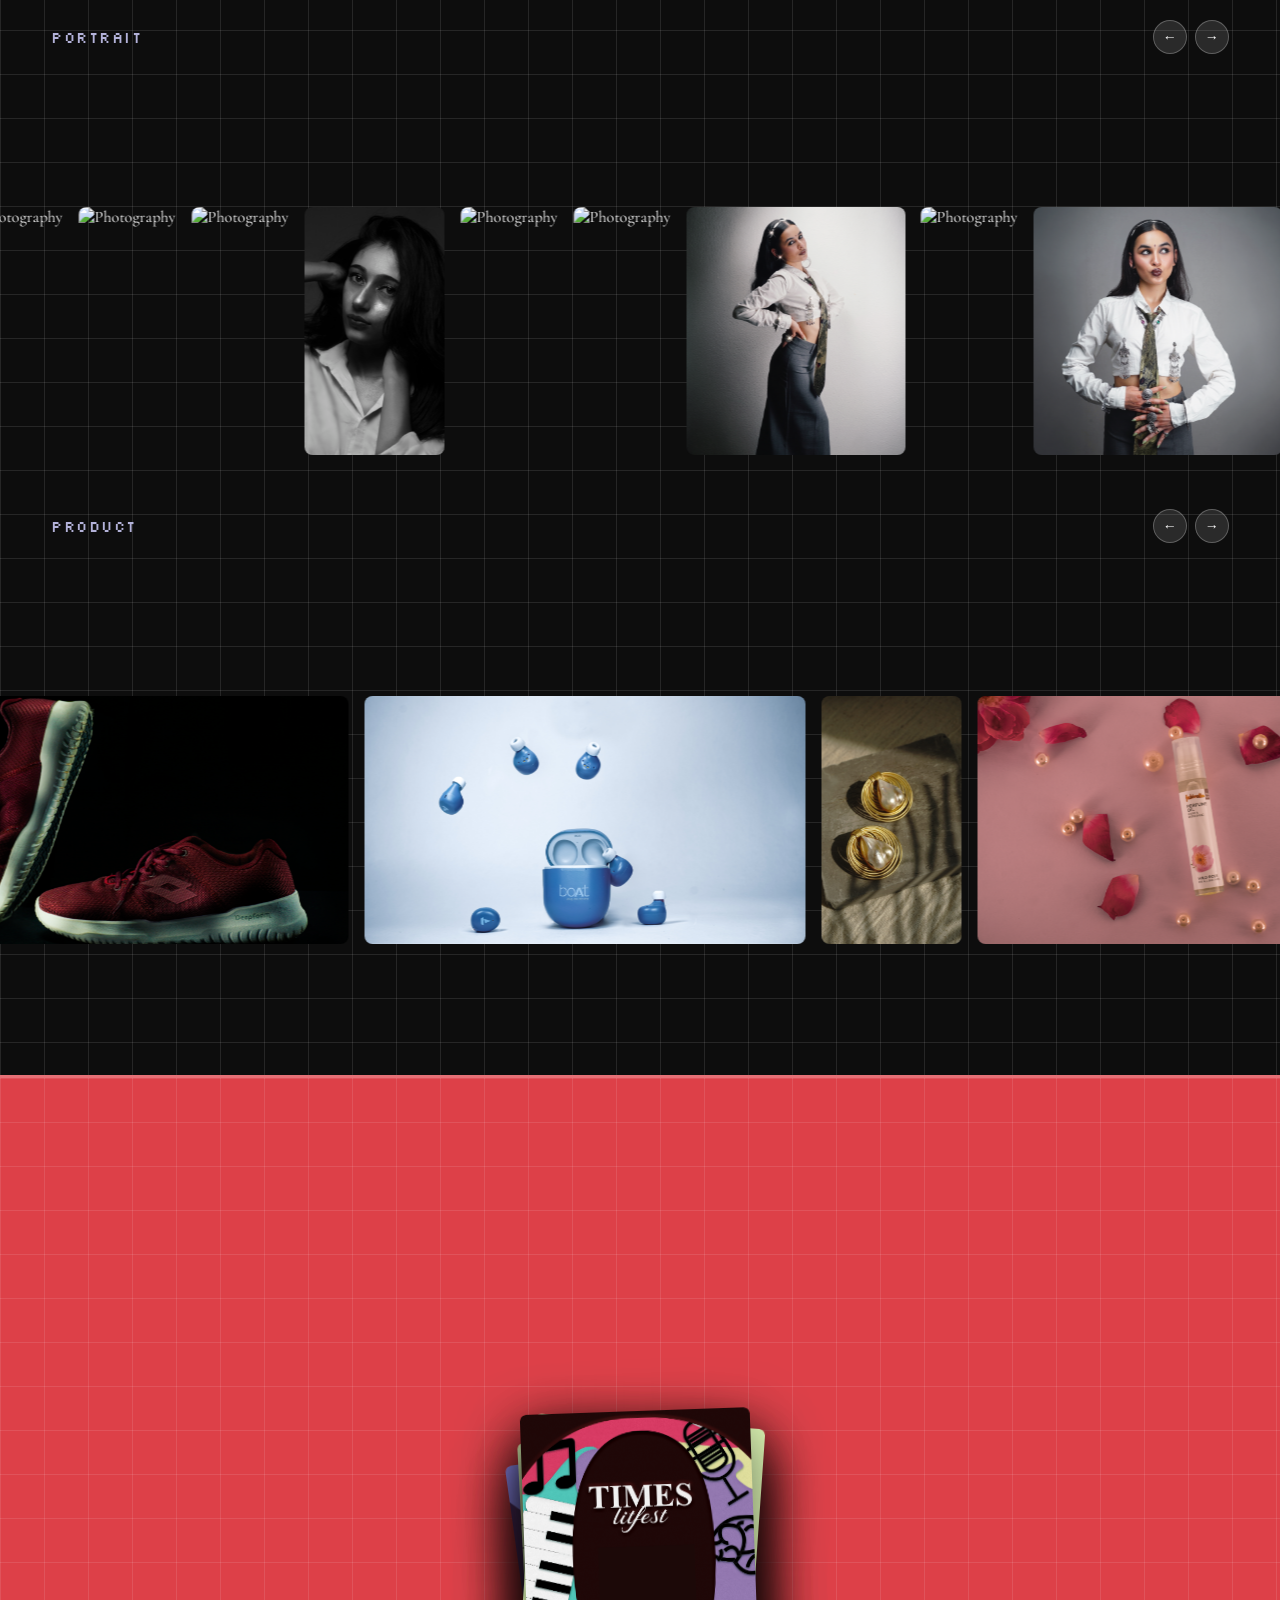
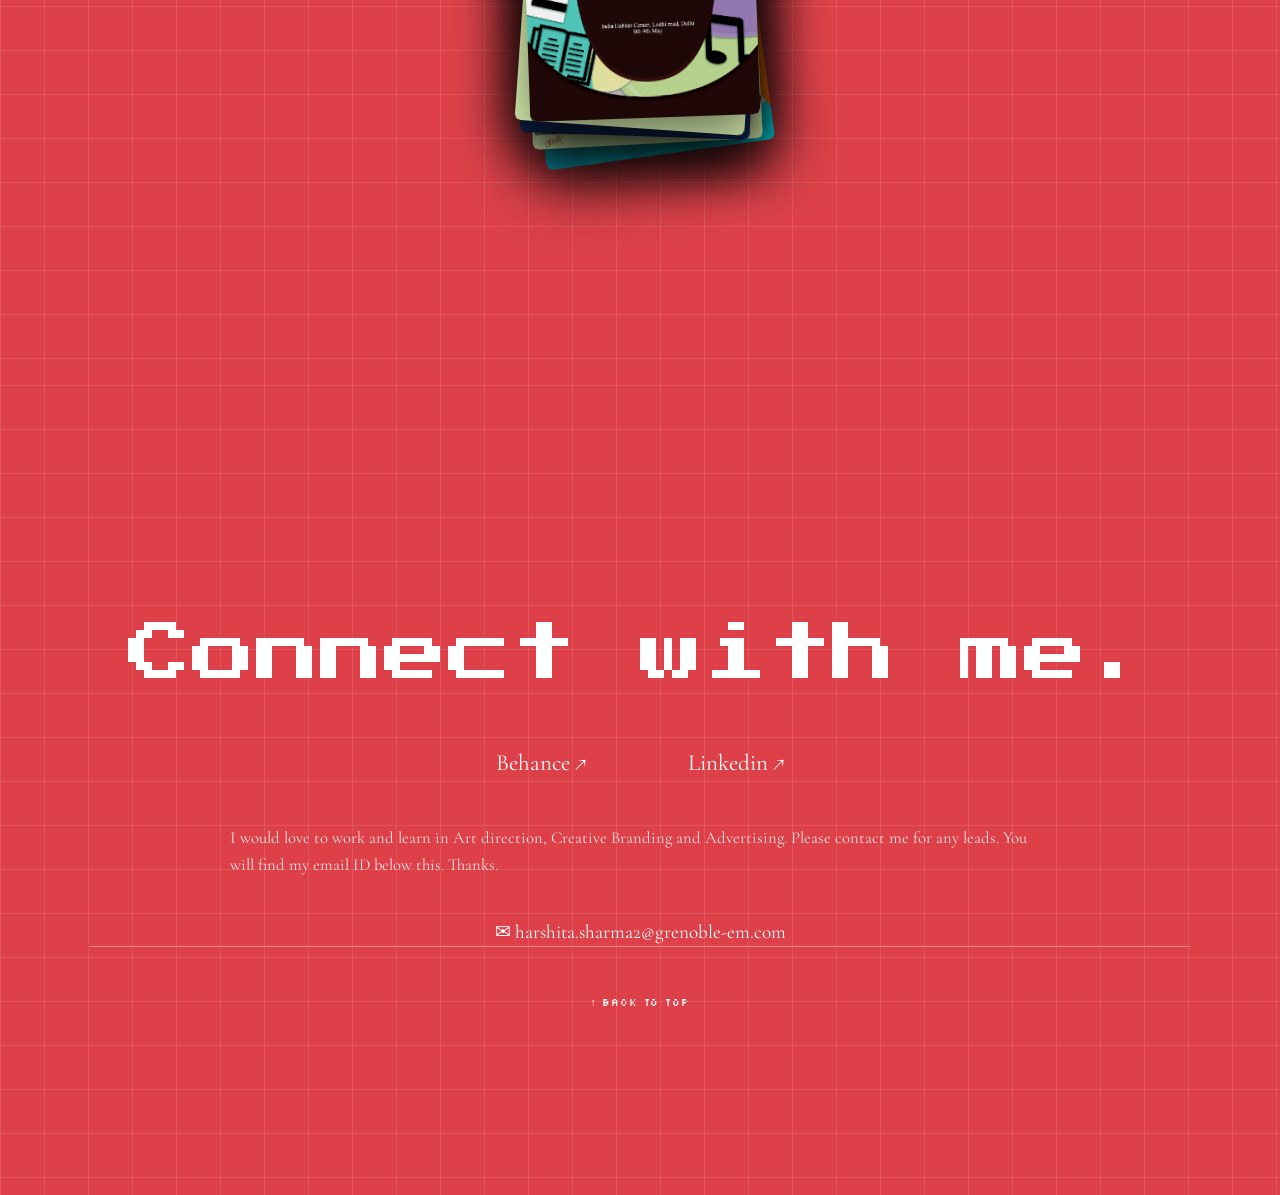
==== commit 3c4a7c96: "Changes made." ====
--- a/index.html
+++ b/index.html
@@ -170,40 +170,40 @@
 
         </div>
 
+        <!-- Hidden extra cards: Moschino + Acne -->
+        <div class="works-extra-grid" id="worksExtraGrid" aria-hidden="true">
+
+          <a class="work-card" href="moschino.html" data-overlay>
+            <div class="work-img">
+              <img src="Moschino/1.png" alt="Moschino" />
+            </div>
+            <div class="work-body">
+              <span class="work-tag">EDITORIAL</span>
+              <h3>Moschino</h3>
+              <p>A responsive PDF presentation laid out as a single project page.</p>
+              <span class="work-link">open ↗</span>
+            </div>
+          </a>
+
+          <a class="work-card" href="acne-studio.html" data-overlay>
+            <div class="work-img">
+              <img src="acne studios/2.png" alt="Acne Studios" />
+            </div>
+            <div class="work-body">
+              <span class="work-tag">RETAIL STUDY</span>
+              <h3>Acne Studios</h3>
+              <p>A visual sequence arranged from the Acne Studios folder.</p>
+              <span class="work-link">open ↗</span>
+            </div>
+          </a>
+
+        </div>
+
         <!-- Expand row -->
         <div class="works-expand-row">
           <button class="works-expand-btn" id="worksExpandBtn" aria-expanded="false">
             View more ↓
           </button>
-        </div>
-
-        <!-- Hidden extra cards: Moschino + Acne -->
-        <div class="works-extra-grid" id="worksExtraGrid" aria-hidden="true">
-
-          <a class="work-card" href="moschino.html" data-overlay>
-            <div class="work-img">
-              <img src="Moschino/1.png" alt="Moschino" />
-            </div>
-            <div class="work-body">
-              <span class="work-tag">EDITORIAL</span>
-              <h3>Moschino</h3>
-              <p>A responsive PDF presentation laid out as a single project page.</p>
-              <span class="work-link">open ↗</span>
-            </div>
-          </a>
-
-          <a class="work-card" href="acne-studio.html" data-overlay>
-            <div class="work-img">
-              <img src="acne studios/2.png" alt="Acne Studios" />
-            </div>
-            <div class="work-body">
-              <span class="work-tag">RETAIL STUDY</span>
-              <h3>Acne Studios</h3>
-              <p>A visual sequence arranged from the Acne Studios folder.</p>
-              <span class="work-link">open ↗</span>
-            </div>
-          </a>
-
         </div>
       </div>
     </section>
@@ -316,7 +316,7 @@
     <section id="graphicfolio" class="s-graphic">
       <div class="graphic-inner">
         <h2 class="section-title" data-anim>Graphicfolio</h2>
-        <div class="poster-track">
+        <div class="poster-track" id="posterTrack">
           <div class="poster-wrap pc-p1">
             <div class="poster-card">
               <img src="posterfolio/poster1.png" alt="Poster 1" loading="lazy" />
@@ -342,6 +342,10 @@
               <img src="posterfolio/India Habitat Center, Lodhi road, Delhi 8th-9th May.png" alt="Poster 5" loading="lazy" />
             </div>
           </div>
+        </div>
+        <div class="poster-mobile-nav" id="posterMobileNav">
+          <button class="poster-mob-btn" id="posterMobPrev" aria-label="Previous poster">←</button>
+          <button class="poster-mob-btn" id="posterMobNext" aria-label="Next poster">→</button>
         </div>
       </div>
     </section>
@@ -370,12 +374,12 @@
         <button class="bio-ol-close" id="bioOlClose" aria-label="Close">✕</button>
         <h2 class="bio-ol-title">A little more about me.</h2>
         <div class="bio-ol-body">
-          <p>I grew up in a small town in Rajasthan. For eighteen years, my world was the same school, the same faces, the same streets. I didn't know then that all those quiet years of watching and noticing were actually shaping me.</p>
-          <p>NIFT changed everything. That's where I found photography and I fell in love with the whole process, from the idea to the final image. For me, photography wasn't just about taking pictures. It was the first time I could say what I really felt without needing words. I have always had a lot going on inside, and photography gave that somewhere to go.</p>
-          <p>During COVID, I had no studio, no equipment. So I made my own lights and used things from around the house to create photographs. I didn't stop. That's just how I am with things I care about.</p>
-          <p>After NIFT, I got offer letters from schools I had dreamed of: RCA, Speos, Parsons, Leeds. But visa issues and financial reality got in the way, and I ended up in Grenoble instead. Honestly, it became one of the best things that happened to me. It felt like home in a way I didn't expect. Now I'm in Paris for my second year, still finding my place here.</p>
-          <p>The thing I keep coming back to is this: visuals, books, stories, concepts, they all connect for me and turn into something: language, storytelling, luxury, and then back to visuals again. It's a loop I live in. And that's exactly why I want to work in art direction, because that's the space where an image becomes a story, and a story becomes the DNA of a brand.</p>
-          <p>There is a lot more to me than what I usually show. I don't always say it out loud. But it finds its way into everything I make.</p>
+          <p>I grew up in a small town in Rajasthan, India. The first eighteen years of my life were spent in the same school, with the same faces, on the same streets. Looking back, all that time spent watching and noticing things was quietly shaping how I see the world.</p>
+          <p>NIFT is where I found photography. I fell in love with the whole process, from the first idea to the final image. It was the first time I felt like I could say something honest without needing words. I have always had a lot going on inside, and photography gave that a place to go.</p>
+          <p>During COVID, I had no studio and no equipment. So I made my own lights and used things from around the house to create photographs. I did not stop. That is just how I am with things I care about.</p>
+          <p>After NIFT, I received offer letters from schools I had been dreaming about for a long time — RCA, Speos, Parsons, Leeds. I ended up in Grenoble instead, and honestly, it turned out to be one of the best things that happened to me. That city felt like home in a way I had not expected. I am in Paris now for my second year, still figuring things out.</p>
+          <p>What I keep coming back to is that visuals, books, stories, and concepts all connect for me. They feed into each other and build into something. Language becomes image. Image becomes the identity of a brand. That is the loop I live in, and it is why art direction feels like the right space for me. It is where an image can carry a whole story.</p>
+          <p>There is more to me than I usually put out there. It does not always come out in words, but it finds its way into everything I make.</p>
         </div>
       </div>
     </div>
--- a/styles.css
+++ b/styles.css
@@ -291,6 +291,10 @@
 }
 .btn-outline:hover { background: var(--secondary); border-color: var(--secondary); color: var(--white); transform: translateY(-2px) scale(1.04); }
 
+@media (max-width: 900px) {
+  .sticker { display: none; }
+}
+
 @media (max-width: 700px) {
   .about-inner { grid-template-columns: 1fr; text-align: center; justify-items: center; }
   .about-text p { max-width: 100%; }
@@ -527,7 +531,7 @@
 }
 .gallery-row-label {
   font-family: "Silkscreen", sans-serif;
-  font-size: clamp(.6rem, .8vw, .78rem);
+  font-size: clamp(.9rem, 1.2vw, 1.2rem);
   letter-spacing: .1em;
   color: var(--primary);
 }
@@ -572,7 +576,7 @@
 .m-img {
   flex-shrink: 0;
   height: clamp(200px, 28vh, 360px);
-  width: clamp(150px, 20vw, 260px);
+  width: auto;
   border-radius: 10px;
   overflow: hidden;
   transform-origin: center bottom;
@@ -584,8 +588,7 @@
 }
 .m-img img {
   height: 100%;
-  width: 100%;
-  object-fit: cover;
+  width: auto;
   display: block;
   pointer-events: none;
 }
@@ -667,7 +670,7 @@
 .contact-inner {
   position: relative; z-index: 1;
   width: min(1100px, 88vw); margin: 0 auto;
-  text-align: center; padding: 5rem 0;
+  text-align: center; padding: 5rem 0 2rem;
 }
 .contact-inner h2 {
   font-family: "Press Start 2P", cursive;
@@ -992,5 +995,83 @@
 }
 @media (max-width: 640px) { .works-extra-grid { grid-template-columns: 1fr; } }
 
+/* ── Mobile: stacked cards section ──────────────────────── */
+@media (max-width: 700px) {
+  .s-cards {
+    height: auto;
+    padding: 3rem 0;
+  }
+  .cards-track {
+    position: static;
+    height: auto;
+    display: flex;
+    flex-direction: row;
+    align-items: stretch;
+    justify-content: center;
+    gap: 10px;
+    padding: 1.5rem 1rem;
+    overflow: visible;
+  }
+  .stack-card {
+    position: relative;
+    width: clamp(90px, 27vw, 110px);
+    box-shadow: none;
+  }
+  .stack-card:hover { box-shadow: none; }
+  .card-label { font-size: .55rem; padding: .7rem .7rem .3rem; }
+  .card-desc  { font-size: .72rem; padding: .5rem .7rem .25rem; }
+  .card-cta   { font-size: .5rem;  padding: .3rem .7rem .8rem; }
+}
+
+/* ── Posterfolio mobile nav buttons (hidden on desktop) ─── */
+.poster-mobile-nav {
+  display: none;
+}
+
+/* ── Mobile: posterfolio section ────────────────────────── */
+@media (max-width: 700px) {
+  .poster-track {
+    height: auto;
+    display: flex;
+    flex-direction: row;
+    justify-content: flex-start;
+    align-items: center;
+    overflow-x: auto;
+    -webkit-overflow-scrolling: touch;
+    scrollbar-width: none;
+    padding: 1rem 1.5rem 2rem;
+    gap: 14px;
+  }
+  .poster-track::-webkit-scrollbar { display: none; }
+  .poster-wrap {
+    position: relative;
+    flex-shrink: 0;
+    will-change: auto;
+  }
+  .poster-card {
+    width: clamp(110px, 35vw, 150px);
+    box-shadow: none;
+  }
+  .poster-wrap:hover .poster-card { box-shadow: none; }
+  .poster-mobile-nav {
+    display: flex;
+    justify-content: center;
+    gap: 1rem;
+    margin-top: 1.2rem;
+  }
+  .poster-mob-btn {
+    width: 40px; height: 40px;
+    background: rgba(255,255,255,.15);
+    color: var(--white);
+    border: 1.5px solid rgba(255,255,255,.35);
+    border-radius: 50%;
+    font-size: 16px;
+    cursor: pointer;
+    display: flex; align-items: center; justify-content: center;
+    transition: background .16s;
+  }
+  .poster-mob-btn:active { background: rgba(255,255,255,.32); }
+}
+
 /* ── About buttons spacing ───────────────────────────────── */
 /* (margin-top already set at line 275 — only adding flex layout here) */
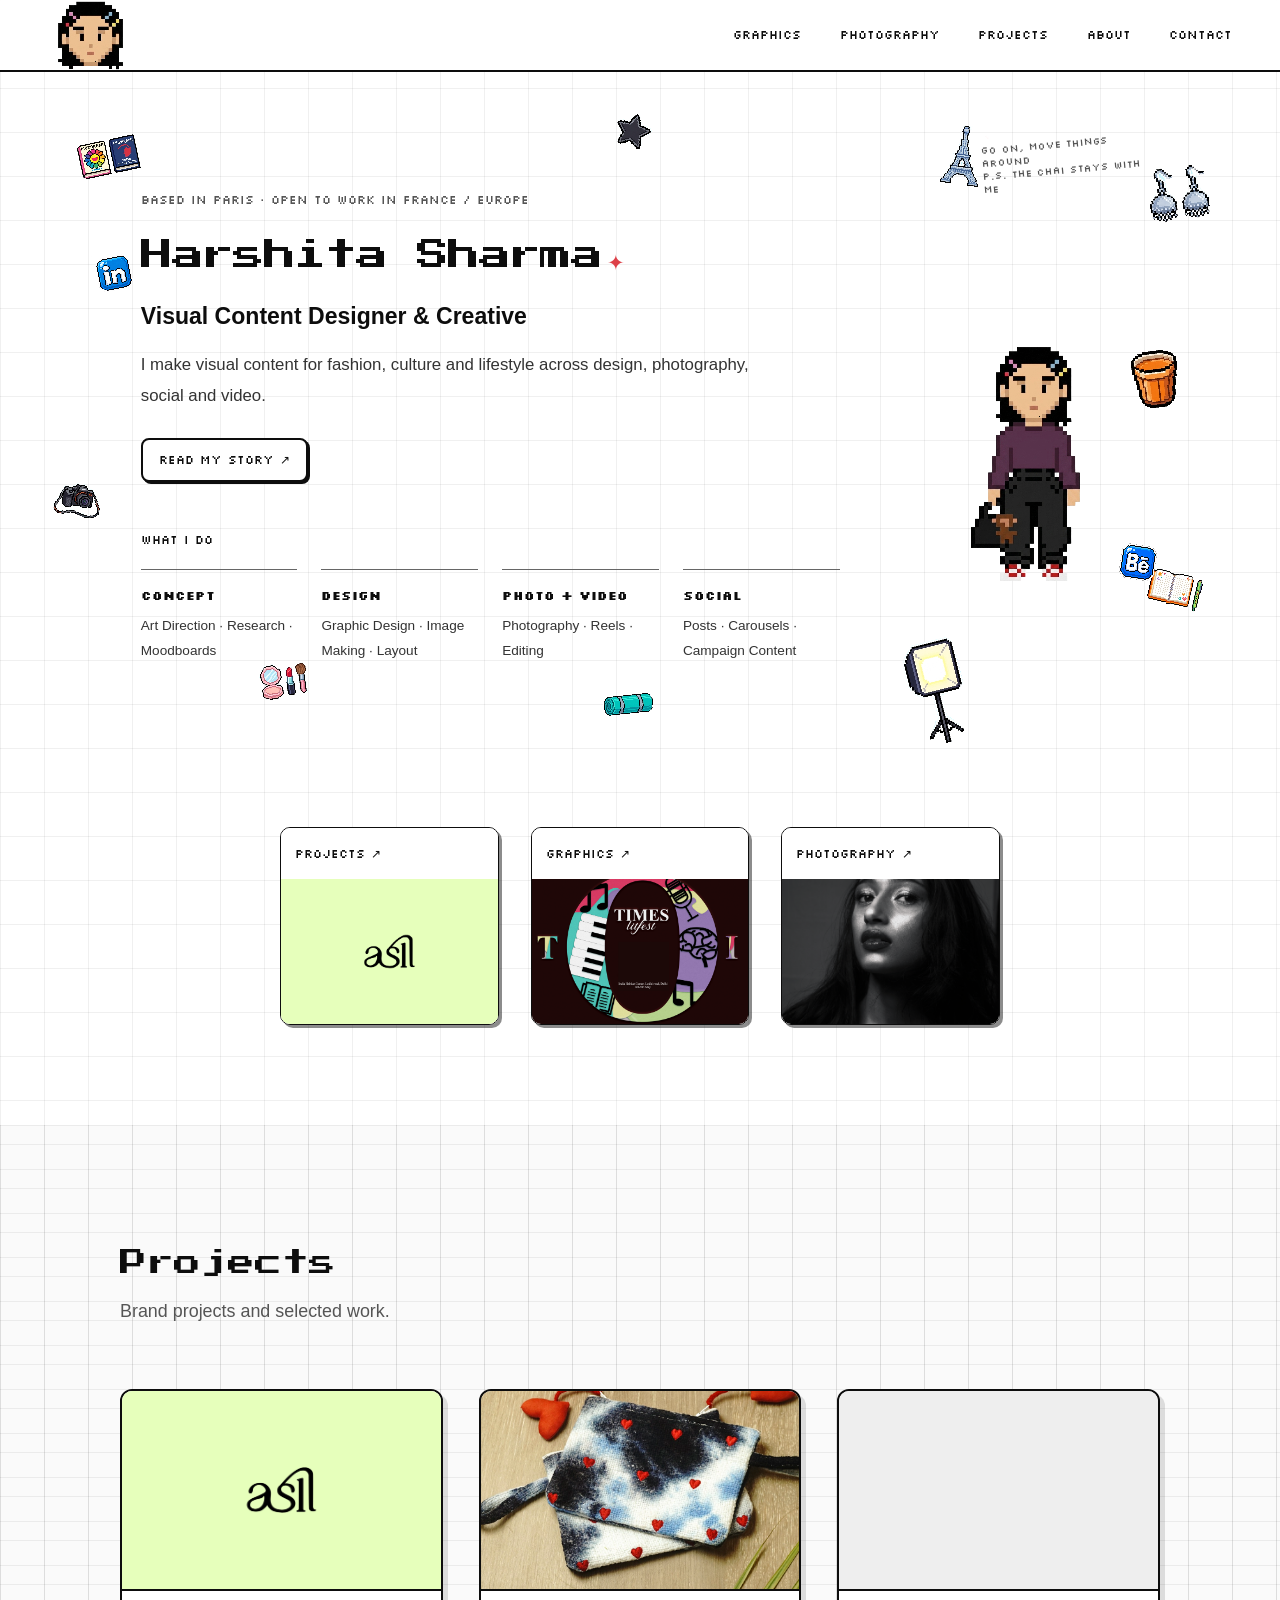
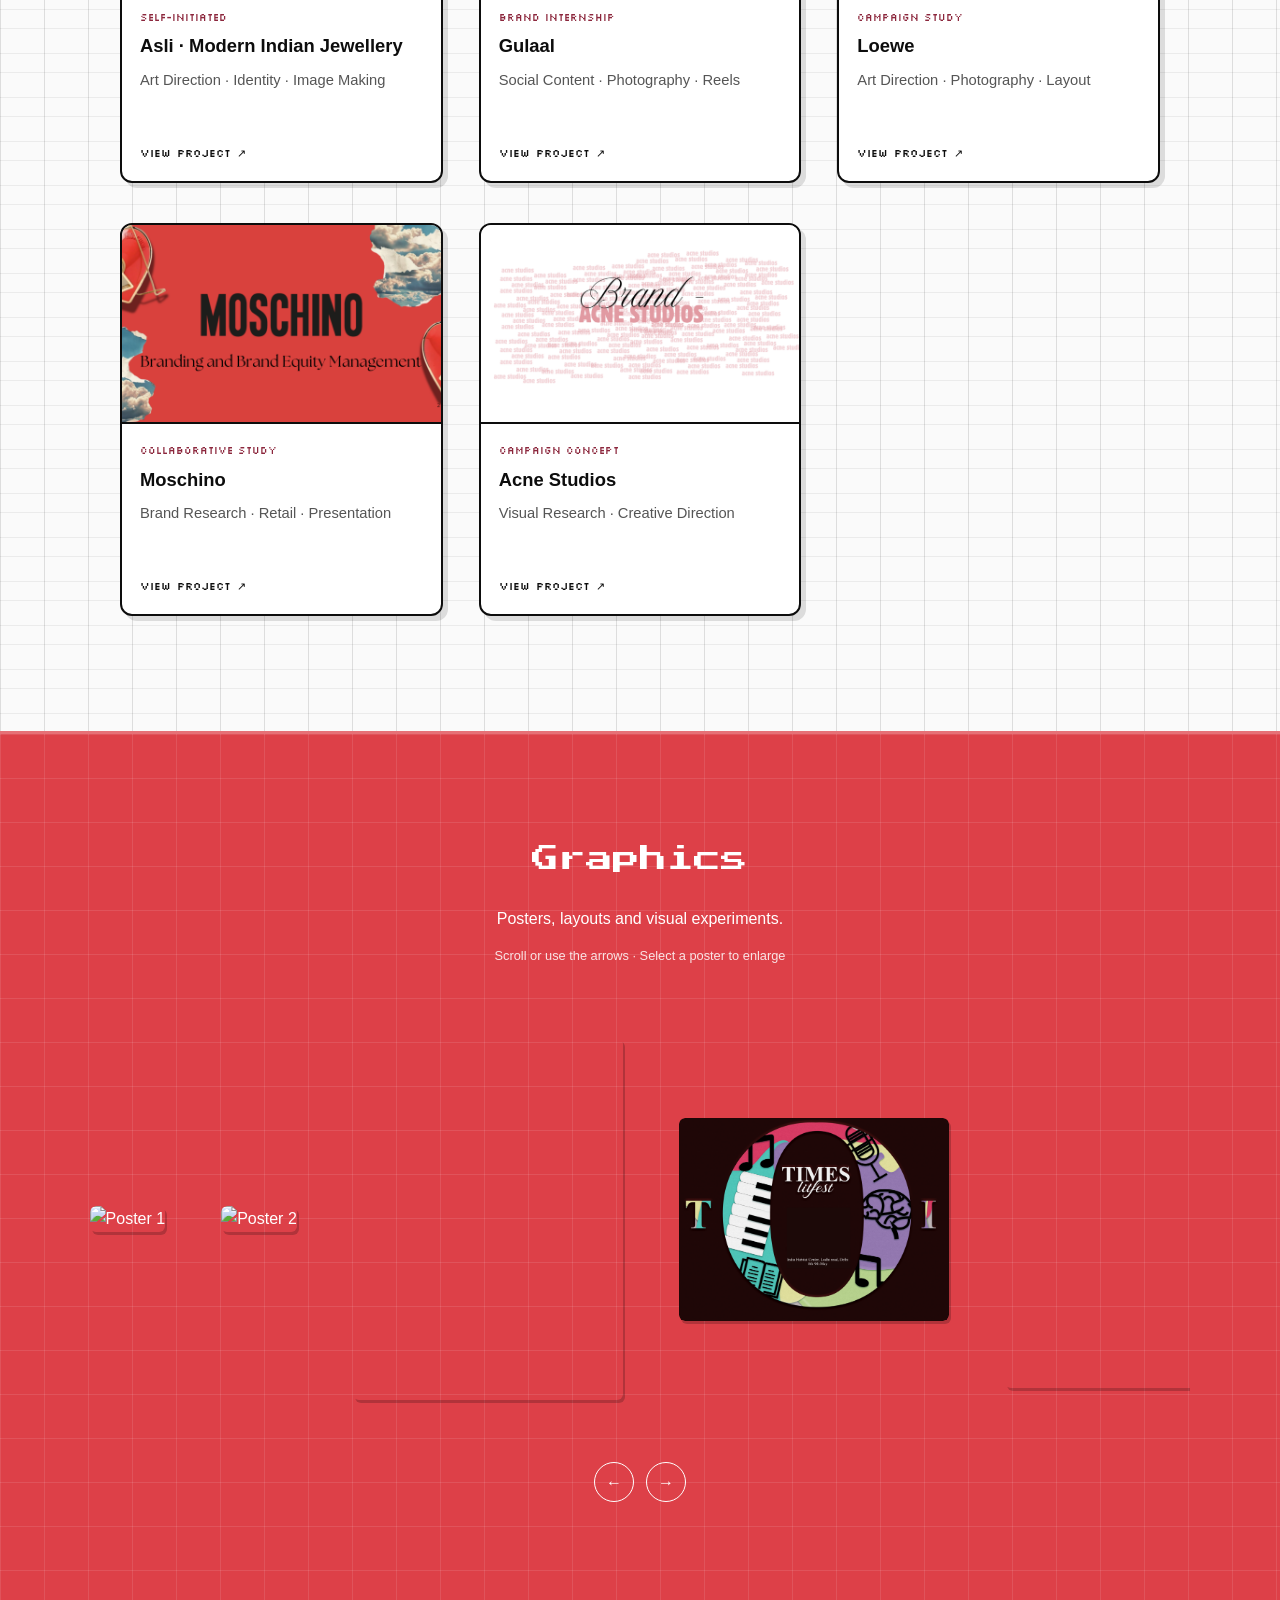
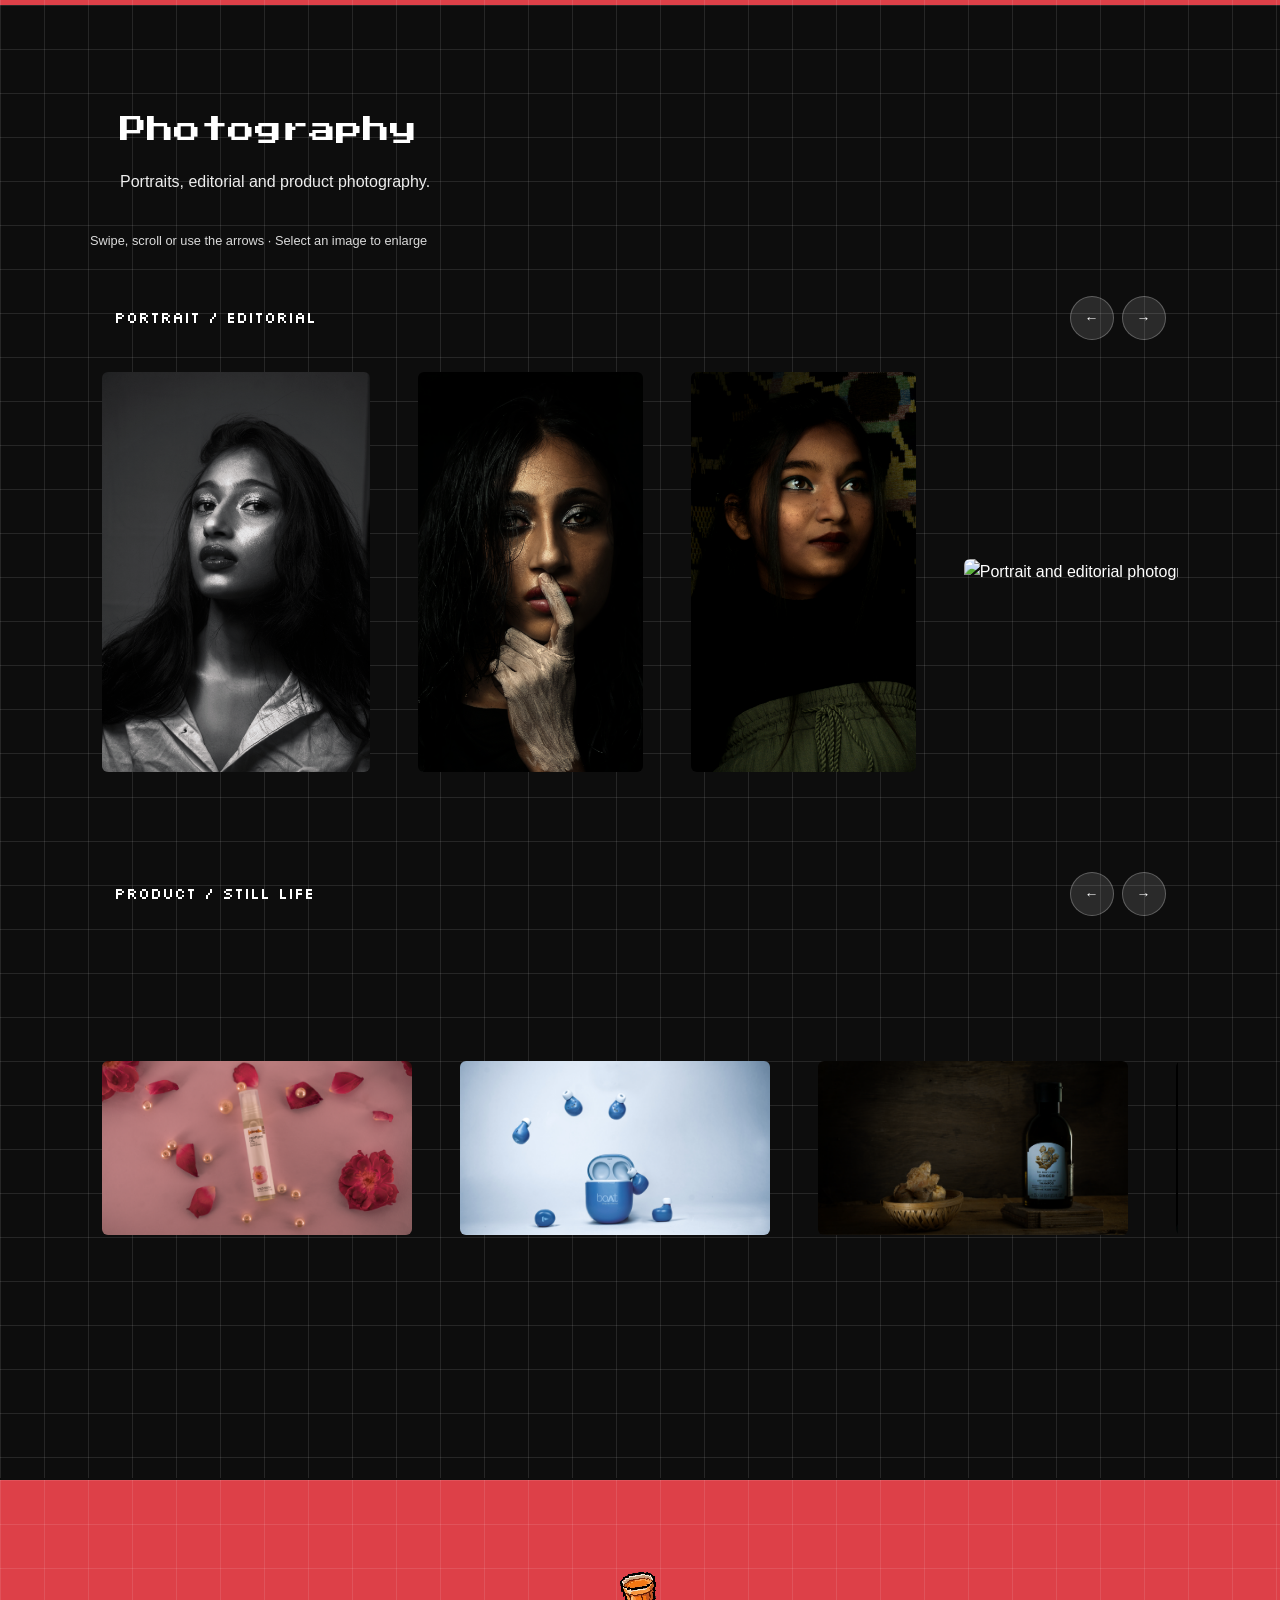
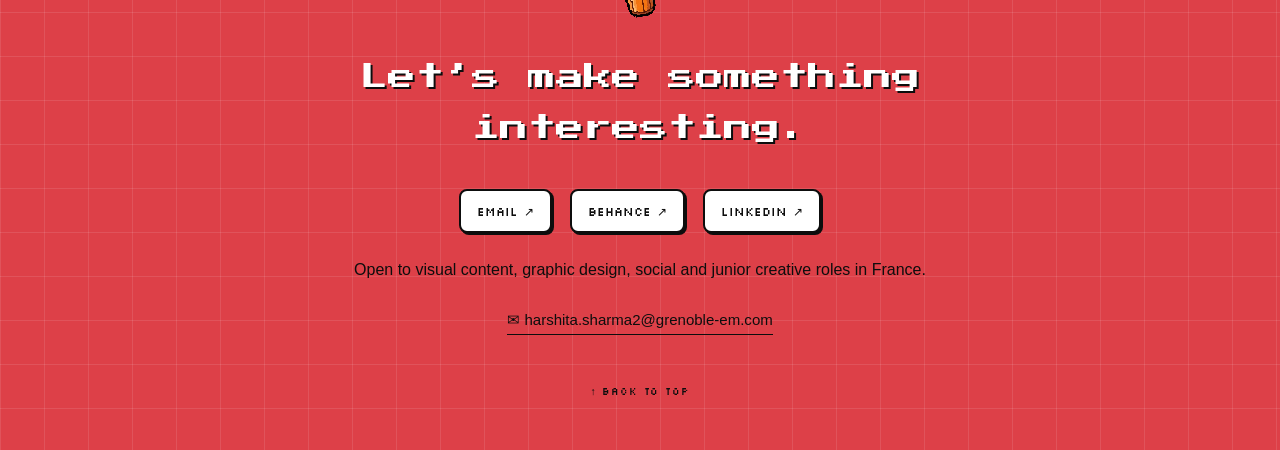
==== commit 4be123f2: "Updated the layout Updated the layout of the website, along with adding some new work." ====
--- a/index.html
+++ b/index.html
@@ -3,7 +3,8 @@
   <head>
     <meta charset="UTF-8" />
     <meta name="viewport" content="width=device-width, initial-scale=1.0" />
-    <title>Harshita Sharma</title>
+    <title>Harshita Sharma | Visual Content Designer &amp; Creative</title>
+    <meta name="description" content="Visual content, graphic design, photography and social content by Harshita Sharma. Based in Paris, open to creative opportunities." />
     <link rel="preconnect" href="https://fonts.googleapis.com" />
     <link rel="preconnect" href="https://fonts.gstatic.com" crossorigin />
     <link
@@ -12,213 +13,227 @@
     />
     <link rel="stylesheet" href="styles.css" />
   </head>
-  <body class="is-loading">
-    <script>
-      /* Prevent browser scroll-restoration from dumping user mid-page on refresh */
-      if ('scrollRestoration' in history) history.scrollRestoration = 'manual';
-      window.scrollTo(0, 0);
-      /* Also strip any hash from the URL so anchor links don't auto-scroll on reload */
-      if (window.location.hash) {
-        history.replaceState('', document.title, window.location.pathname + window.location.search);
-      }
-      window.addEventListener('load', function () { window.scrollTo(0, 0); });
-    </script>
-
-    <!-- Loader -->
-    <div id="loader" class="loader" aria-hidden="true">
-      <img src="loading_element.png" alt="" class="loader-image" />
-    </div>
-
+  <body class="portfolio-home">
+    <a class="skip-link" href="#browse">Skip to portfolio</a>
     <!-- ── NAV ───────────────────────────────────────────── -->
-    <nav class="site-nav">
-      <a href="#" class="nav-logo-link">
+    <nav class="site-nav" aria-label="Main navigation">
+      <a href="#home" class="nav-logo-link">
         <img src="hero section elements/logo.png" alt="Harshita" class="nav-logo-img" />
       </a>
       <div class="nav-links">
+        <a href="#graphicfolio">Graphics</a>
+        <a href="#gallery">Photography</a>
+        <a href="#work">Projects</a>
         <a href="#about">About</a>
-        <a href="#work">Work</a>
-        <a href="#contact">Connect</a>
+        <a href="#contact">Contact</a>
       </div>
     </nav>
 
-    <!-- ── 1 · ABOUT ─────────────────────────────────────── -->
-    <section id="about" class="s-about">
+    <!-- ── 1 · HERO ─────────────────────────────────────── -->
+    <main>
+    <section id="home" class="s-about">
       <!-- Draggable stickers -->
-      <img class="sticker" src="hero section elements/books.png"        alt="" style="top:13%;left:5%;width:78px;transform:rotate(-9deg)"   />
-      <img class="sticker" src="hero section elements/camera.png"       alt="" style="top:71%;left:3%;width:58px;transform:rotate(6deg)"    />
-      <img class="sticker" src="hero section elements/jhumka.png"       alt="" style="top:15%;right:5%;width:90px;transform:rotate(-4deg)"  />
-      <img class="sticker" src="hero section elements/journal.png"      alt="" style="top:63%;right:4%;width:62px;transform:rotate(13deg)"  />
-      <img class="sticker" src="hero section elements/makeup.png"       alt="" style="top:81%;left:19%;width:82px;transform:rotate(-8deg)"  />
-      <img class="sticker" src="hero section elements/star.png"         alt="" style="top:6%;left:54%;width:44px;transform:rotate(17deg)"   />
+      <img class="sticker" src="hero section elements/books.png"        alt="" style="top:var(--sticker-top,17%);left:6%;width:var(--sticker-width,66px);transform:rotate(-12deg)"   />
+      <img class="sticker" src="hero section elements/camera.png"       alt="" style="top:var(--sticker-top,60%);left:4%;width:var(--sticker-width,55px);transform:rotate(8deg)"    />
+      <img class="sticker" src="hero section elements/jhumka.png"       alt="" style="top:var(--sticker-top,20%);right:var(--sticker-right,5%);width:var(--sticker-width,72px);transform:rotate(-7deg)"  />
+      <img class="sticker" src="hero section elements/journal.png"      alt="" style="top:var(--sticker-top,71%);right:var(--sticker-right,6%);width:var(--sticker-width,56px);transform:rotate(13deg)"  />
+      <img class="sticker" src="hero section elements/makeup.png"       alt="" style="top:var(--sticker-top,82%);left:20%;width:var(--sticker-width,62px);transform:rotate(-8deg)"  />
+      <img class="sticker" src="hero section elements/star.png"         alt="" style="top:var(--sticker-top,14%);left:48%;width:var(--sticker-width,38px);transform:rotate(17deg)"   />
       <!-- Chai sticker — swaps filled→empty on hover/drag -->
-      <div class="sticker sticker--chai" style="top:38%;left:82%;transform:rotate(-7deg)">
+      <div class="sticker sticker--chai" style="top:43%;left:88%;transform:rotate(-7deg)">
         <img class="chai-img" src="hero section elements/chai_filled.png" alt="chai" />
 
       </div>
-      <img class="sticker" src="hero section elements/studio light.png" alt="" style="top:73%;right:17%;width:100px;transform:rotate(-14deg)"/>
-      <img class="sticker" src="hero section elements/tour eiffel.png"  alt="" style="top:4%;right:27%;width:52px;transform:rotate(8deg)"   />
-      <img class="sticker" src="hero section elements/yoga mat.png"     alt="" style="top:87%;left:47%;width:68px;transform:rotate(-6deg)"  />
+      <img class="sticker" src="hero section elements/studio light.png" alt="" style="top:var(--sticker-top,79%);right:var(--sticker-right,24%);width:var(--sticker-width,70px);transform:rotate(-14deg)"/>
+      <img class="sticker" src="hero section elements/tour eiffel.png"  alt="" style="top:var(--sticker-top,15%);right:var(--sticker-right,23%);width:var(--sticker-width,46px);transform:rotate(8deg)"   />
+      <img class="sticker" src="hero section elements/yoga mat.png"     alt="" style="top:var(--sticker-top,86%);left:47%;width:var(--sticker-width,54px);transform:rotate(-6deg)"  />
+      <a class="sticker sticker--social sticker--linkedin" href="https://www.linkedin.com/in/harshitasharma-fr" target="_blank" rel="noreferrer" aria-label="LinkedIn profile" draggable="false" style="top:var(--social-top,31%);left:var(--social-left,7%);transform:rotate(-11deg)">
+        <img src="hero section elements/linkedin.png" alt="" draggable="false" />
+      </a>
+      <a class="sticker sticker--social sticker--behance" href="https://www.behance.net/harshi100552f4" target="_blank" rel="noreferrer" aria-label="Behance profile" draggable="false" style="top:var(--social-top,67%);left:var(--social-left,87%);transform:rotate(9deg)">
+        <img src="hero section elements/behance.png" alt="" draggable="false" />
+      </a>
+      <p class="hero-note">go on, move things around<br />p.s. the chai stays with me</p>
       <div class="about-inner">
         <div class="about-avatar">
           <img class="char-front" src="hero section elements/character_front.png" alt="Harshita" />
           <img class="char-side"  src="hero section elements/character_side.png"  alt="Harshita" />
         </div>
-        <div class="about-text">
-          <h1 id="aboutTitle" data-type="Hi, I am Harshita Sharma"></h1>
-          <p class="about-reveal">
-            I'm Harshita, a Fashion Communication graduate from NIFT Jodhpur, currently finishing
-            my Master's in Fashion Design and Luxury Management in Paris. I work across photography,
-            art direction, and visual storytelling, with a soft spot for brands that actually have
-            something to say. Looking for opportunities in art direction and creative strategy.
-          </p>
-          <div class="about-btns about-reveal">
-            <button class="btn-outline" id="bioReadMoreBtn">Read more deeply</button>
-            <a class="btn-outline" href="cv.html">Go to my resume</a>
-          </div>
-        </div>
-      </div>
-    </section>
-
-    <!-- ── 2 · WORK CARDS (stacked parallax) ─────────────── -->
-    <section id="work" class="s-cards">
+        <div class="about-text" id="about">
+          <p class="hero-location">BASED IN PARIS · OPEN TO WORK IN FRANCE / EUROPE</p>
+          <h1>Harshita Sharma<span class="hero-star" aria-hidden="true">✦</span></h1>
+          <p class="hero-role">Visual Content Designer &amp; Creative</p>
+          <p class="hero-summary">I make visual content for fashion, culture and lifestyle across design, photography, social and video.</p>
+          <div class="about-btns">
+            <button class="btn-outline" data-open-bio>Read my story ↗</button>
+          </div>
+          <section id="capabilities" class="s-capabilities" aria-labelledby="capabilitiesTitle">
+      <div class="capabilities-inner">
+        <h2 id="capabilitiesTitle" class="eyebrow">What I do</h2>
+        <div class="capability-grid">
+          <div><h3>Concept</h3><p>Art Direction · Research · Moodboards</p></div>
+          <div><h3>Design</h3><p>Graphic Design · Image Making · Layout</p></div>
+          <div><h3>Photo + Video</h3><p>Photography · Reels · Editing</p></div>
+          <div><h3>Social</h3><p>Posts · Carousels · Campaign Content</p></div>
+        </div>
+      </div>
+    </section>
+        </div>
+      </div>
+    </section>
+
+    <section id="browse" class="s-cards" aria-label="Explore portfolio">
       <div class="cards-track">
-
-        <div class="stack-card card-projects" data-href="#projects">
+        <a class="stack-card card-projects" href="#work">
           <div class="card-inner">
-            <span class="card-label">Projects</span>
-            <div class="card-img-wrap">
-              <img src="Project Asli/1.png" alt="Projects" />
-            </div>
-            <p class="card-desc">Selected brand &amp; editorial work</p>
-            <span class="card-cta">View ↗</span>
-          </div>
-        </div>
-
-        <div class="stack-card card-photo" data-href="#gallery">
+            <span class="card-label">Projects <span aria-hidden="true">↗</span></span>
+            <div class="card-img-wrap"><img src="Project Asli/1.png" alt="" loading="lazy" /></div>
+          </div>
+        </a>
+        <a class="stack-card card-graphics" href="#graphicfolio">
           <div class="card-inner">
-            <span class="card-label">Photography</span>
-            <div class="card-img-wrap">
-              <img src="elements/portraits/1.png" alt="Photography" />
-            </div>
-            <p class="card-desc">Portrait &amp; editorial photography</p>
-            <span class="card-cta">View ↗</span>
-          </div>
-        </div>
-
-        <div class="stack-card card-graphics" data-href="#graphicfolio">
+            <span class="card-label">Graphics <span aria-hidden="true">↗</span></span>
+            <div class="card-img-wrap"><img src="posterfolio/new%20work/poster4.png" alt="" loading="lazy" /></div>
+          </div>
+        </a>
+        <a class="stack-card card-photo" href="#gallery">
           <div class="card-inner">
-            <span class="card-label">Graphics</span>
-            <div class="card-img-wrap">
-              <img src="elements/posterfolio/mainposter2.png" alt="Graphics" />
-            </div>
-            <p class="card-desc">Poster design &amp; graphic work</p>
-            <span class="card-cta">View ↗</span>
-          </div>
-        </div>
-
-      </div>
-    </section>
-
-    <!-- ── 3 · SELECTED WORKS ─────────────────────────────── -->
-    <section id="projects" class="s-works">
+            <span class="card-label">Photography <span aria-hidden="true">↗</span></span>
+            <div class="card-img-wrap"><img src="elements/portraits/1.png" alt="" loading="lazy" /></div>
+          </div>
+        </a>
+
+      </div>
+    </section>
+
+    <section id="work" class="s-works">
+      <span id="projects" aria-hidden="true"></span>
       <div class="works-inner">
-        <h2 class="section-title" data-anim>Selective works.</h2>
-        <p class="section-sub" data-anim style="--d:100ms">things I made with love ✦</p>
-
-        <!-- Primary 3 cards always visible -->
+        <h2 class="section-title" data-anim>Projects</h2>
+        <p class="section-sub" data-anim style="--d:100ms">Brand projects and selected work.</p>
+
+        <!-- All projects, in reading order -->
         <div class="works-grid" id="mainWorksGrid">
 
-          <!-- 1. Asli — star project -->
-          <a class="work-card" href="asli-modern-indian-jewellery.html" data-overlay>
-            <div class="star-badge">⭐ STAR PROJECT</div>
+          <!-- Asli: self-initiated identity -->
+          <a class="work-card" href="asli-modern-indian-jewellery.html">
             <div class="work-img">
-              <img src="Project Asli/1.png" alt="Asli" />
+              <img src="Project Asli/1.png" alt="Asli jewellery identity and art direction" loading="lazy" decoding="async" />
             </div>
             <div class="work-body">
-              <span class="work-tag">ART DIRECTION</span>
-              <h3>Asli (Modern Indian Jewellery)</h3>
-              <p>Self-initiated brand world focused on crediting artisans and origin.</p>
-              <span class="work-link">open ↗</span>
+              <span class="work-tag">SELF-INITIATED</span>
+              <h3>Asli · Modern Indian Jewellery</h3>
+              <p>Art Direction · Identity · Image Making</p>
+              <span class="work-link">View project ↗</span>
             </div>
           </a>
 
-          <!-- 2. Gulaal -->
-          <a class="work-card" href="gulaal.html" data-overlay>
+          <!-- Gulaal: brand internship -->
+          <a class="work-card" href="gulaal.html">
             <div class="work-img">
-              <img src="Gulaal/website-1.jpg" alt="Gulaal" />
+              <img src="Gulaal/website-1.jpg" alt="Fashion photography for Gulaal" loading="lazy" decoding="async" />
             </div>
             <div class="work-body">
-              <span class="work-tag">INTERNSHIP · COMMUNICATION</span>
+              <span class="work-tag">BRAND INTERNSHIP</span>
               <h3>Gulaal</h3>
-              <p>Six months inside a conscious Indian label — content, shoots & brand communication.</p>
-              <span class="work-link">open ↗</span>
+              <p>Social Content · Photography · Reels</p>
+              <span class="work-link">View project ↗</span>
             </div>
           </a>
 
           <!-- 3. Loewe -->
-          <a class="work-card" href="loewe.html" data-overlay>
+          <a class="work-card" href="loewe.html">
             <div class="work-img">
-              <img src="loewe/Loewe_page-0001.jpg" alt="Loewe" />
+              <img src="loewe/Loewe_page-0001.jpg" alt="Loewe experimental campaign study" loading="lazy" decoding="async" />
             </div>
             <div class="work-body">
               <span class="work-tag">CAMPAIGN STUDY</span>
               <h3>Loewe</h3>
-              <p>Collaborative campaign concept translated into an editorial sequence.</p>
-              <span class="work-link">open ↗</span>
+              <p>Art Direction · Photography · Layout</p>
+              <span class="work-link">View project ↗</span>
             </div>
           </a>
 
-        </div>
-
-        <!-- Hidden extra cards: Moschino + Acne -->
-        <div class="works-extra-grid" id="worksExtraGrid" aria-hidden="true">
-
-          <a class="work-card" href="moschino.html" data-overlay>
+
+          <a class="work-card" href="moschino.html">
             <div class="work-img">
-              <img src="Moschino/1.png" alt="Moschino" />
+              <img src="Moschino/1.png" alt="Moschino brand and retail research presentation" loading="lazy" decoding="async" />
             </div>
             <div class="work-body">
-              <span class="work-tag">EDITORIAL</span>
+              <span class="work-tag">COLLABORATIVE STUDY</span>
               <h3>Moschino</h3>
-              <p>A responsive PDF presentation laid out as a single project page.</p>
-              <span class="work-link">open ↗</span>
+              <p>Brand Research · Retail · Presentation</p>
+              <span class="work-link">View project ↗</span>
             </div>
           </a>
 
-          <a class="work-card" href="acne-studio.html" data-overlay>
+          <a class="work-card" href="acne-studio.html">
             <div class="work-img">
-              <img src="acne studios/2.png" alt="Acne Studios" />
+              <img src="acne studios/2.png" alt="Acne Studios campaign concept" loading="lazy" decoding="async" />
             </div>
             <div class="work-body">
-              <span class="work-tag">RETAIL STUDY</span>
+              <span class="work-tag">CAMPAIGN CONCEPT</span>
               <h3>Acne Studios</h3>
-              <p>A visual sequence arranged from the Acne Studios folder.</p>
-              <span class="work-link">open ↗</span>
+              <p>Visual Research · Creative Direction</p>
+              <span class="work-link">View project ↗</span>
             </div>
           </a>
 
         </div>
 
-        <!-- Expand row -->
-        <div class="works-expand-row">
-          <button class="works-expand-btn" id="worksExpandBtn" aria-expanded="false">
-            View more ↓
-          </button>
-        </div>
-      </div>
-    </section>
-
-    <!-- ── 4 · PHOTOGRAPHY (two-row marquee + dock) ──────── -->
+      </div>
+    </section>
+
+    <section id="graphicfolio" class="s-graphic">
+      <div class="graphic-inner">
+        <h2 class="section-title" data-anim>Graphics</h2>
+        <p class="archive-intro">Posters, layouts and visual experiments.</p>
+        <p class="gallery-hint">Scroll or use the arrows · Select a poster to enlarge</p>
+        <div class="poster-track" id="posterTrack">
+          <div class="poster-wrap pc-p1">
+            <div class="poster-card">
+              <img src="posterfolio/new%20work/poster1%20.png" alt="Poster 1" loading="lazy" decoding="async" />
+            </div>
+          </div>
+          <div class="poster-wrap pc-p2">
+            <div class="poster-card">
+              <img src="posterfolio/new%20work/poster2.png" alt="Poster 2" loading="lazy" decoding="async" />
+            </div>
+          </div>
+          <div class="poster-wrap pc-p3">
+            <div class="poster-card">
+              <img src="posterfolio/new%20work/poster3.png" alt="Poster 3" loading="lazy" decoding="async" />
+            </div>
+          </div>
+          <div class="poster-wrap pc-p4">
+            <div class="poster-card">
+              <img src="posterfolio/new%20work/poster4.png" alt="Poster 4" loading="lazy" decoding="async" />
+            </div>
+          </div>
+          <div class="poster-wrap pc-p5">
+            <div class="poster-card">
+              <img src="posterfolio/new%20work/poster5.png" alt="Poster 5" loading="lazy" decoding="async" />
+            </div>
+          </div>
+        </div>
+        <div class="poster-mobile-nav" id="posterMobileNav">
+          <button class="poster-mob-btn" id="posterMobPrev" aria-label="Previous poster">←</button>
+          <button class="poster-mob-btn" id="posterMobNext" aria-label="Next poster">→</button>
+        </div>
+      </div>
+    </section>
+
     <section id="gallery" class="s-gallery">
       <div class="gallery-header">
         <h2 class="section-title" data-anim>Photography</h2>
-        <p class="gallery-quote" data-anim style="--d:100ms">Photography is where it started. I shoot studio, product, and sometimes outdoors. I love the whole process of it</p>
-      </div>
-
+        <p class="gallery-quote" data-anim style="--d:100ms">Portraits, editorial and product photography.</p>
+      </div>
+
+      <p class="gallery-hint">Swipe, scroll or use the arrows · Select an image to enlarge</p>
       <!-- Row 1: Portrait Photography -->
       <div class="gallery-row-wrap">
         <div class="gallery-row-head">
-          <p class="gallery-row-label">Portrait</p>
+          <p class="gallery-row-label">Portrait / Editorial</p>
           <div class="marquee-nav-btns">
             <button class="marquee-prev" aria-label="Previous">←</button>
             <button class="marquee-next" aria-label="Next">→</button>
@@ -227,32 +242,32 @@
         <div class="marquee-outer" data-gallery-id="portraits">
           <div class="marquee-track">
             <div class="marquee-set">
-              <div class="m-img" data-gallery="portraits"><img src="elements/portraits/1.png"        alt="Portrait" /></div>
-              <div class="m-img" data-gallery="portraits"><img src="elements/portraits/2.png"        alt="Portrait" /></div>
-              <div class="m-img" data-gallery="portraits"><img src="elements/portraits/3.png"        alt="Portrait" /></div>
-              <div class="m-img" data-gallery="portraits"><img src="elements/portraits/4.png"        alt="Portrait" /></div>
-              <div class="m-img" data-gallery="portraits"><img src="elements/portraits/5.png"        alt="Portrait" /></div>
-              <div class="m-img" data-gallery="portraits"><img src="elements/portraits/6.png"        alt="Portrait" /></div>
-              <div class="m-img" data-gallery="portraits"><img src="elements/portraits/15.png"       alt="Portrait" /></div>
-              <div class="m-img" data-gallery="portraits"><img src="elements/portraits/16.png"       alt="Portrait" /></div>
-              <div class="m-img" data-gallery="portraits"><img src="elements/portraits/DSC02256.png" alt="Portrait" /></div>
-              <div class="m-img" data-gallery="portraits"><img src="elements/portraits/DSC02719.png" alt="Portrait" /></div>
-              <div class="m-img" data-gallery="portraits"><img src="elements/portraits/final 1.png"  alt="Portrait" /></div>
-              <div class="m-img" data-gallery="portraits"><img src="elements/portraits/3.1.png"      alt="Portrait" /></div>
+              <div class="m-img" data-gallery="portraits"><img src="elements/portraits/1.png"        alt="Portrait" loading="lazy" decoding="async" /></div>
+              <div class="m-img" data-gallery="portraits"><img src="elements/portraits/2.png"        alt="Portrait" loading="lazy" decoding="async" /></div>
+              <div class="m-img" data-gallery="portraits"><img src="elements/portraits/3.png"        alt="Portrait" loading="lazy" decoding="async" /></div>
+              <div class="m-img" data-gallery="portraits"><img src="elements/portraits/4.png"        alt="Portrait" loading="lazy" decoding="async" /></div>
+              <div class="m-img" data-gallery="portraits"><img src="elements/portraits/5.png"        alt="Portrait" loading="lazy" decoding="async" /></div>
+              <div class="m-img" data-gallery="portraits"><img src="elements/portraits/6.png"        alt="Portrait" loading="lazy" decoding="async" /></div>
+              <div class="m-img" data-gallery="portraits"><img src="elements/portraits/15.png"       alt="Portrait" loading="lazy" decoding="async" /></div>
+              <div class="m-img" data-gallery="portraits"><img src="elements/portraits/16.png"       alt="Portrait" loading="lazy" decoding="async" /></div>
+              <div class="m-img" data-gallery="portraits"><img src="elements/portraits/DSC02256.png" alt="Portrait" loading="lazy" decoding="async" /></div>
+              <div class="m-img" data-gallery="portraits"><img src="elements/portraits/DSC02719.png" alt="Portrait" loading="lazy" decoding="async" /></div>
+              <div class="m-img" data-gallery="portraits"><img src="elements/portraits/final 1.png"  alt="Portrait" loading="lazy" decoding="async" /></div>
+              <div class="m-img" data-gallery="portraits"><img src="elements/portraits/3.1.png"      alt="Portrait" loading="lazy" decoding="async" /></div>
             </div>
             <div class="marquee-set" aria-hidden="true">
-              <div class="m-img" data-gallery="portraits"><img src="elements/portraits/1.png"        alt="" /></div>
-              <div class="m-img" data-gallery="portraits"><img src="elements/portraits/2.png"        alt="" /></div>
-              <div class="m-img" data-gallery="portraits"><img src="elements/portraits/3.png"        alt="" /></div>
-              <div class="m-img" data-gallery="portraits"><img src="elements/portraits/4.png"        alt="" /></div>
-              <div class="m-img" data-gallery="portraits"><img src="elements/portraits/5.png"        alt="" /></div>
-              <div class="m-img" data-gallery="portraits"><img src="elements/portraits/6.png"        alt="" /></div>
-              <div class="m-img" data-gallery="portraits"><img src="elements/portraits/15.png"       alt="" /></div>
-              <div class="m-img" data-gallery="portraits"><img src="elements/portraits/16.png"       alt="" /></div>
-              <div class="m-img" data-gallery="portraits"><img src="elements/portraits/DSC02256.png" alt="" /></div>
-              <div class="m-img" data-gallery="portraits"><img src="elements/portraits/DSC02719.png" alt="" /></div>
-              <div class="m-img" data-gallery="portraits"><img src="elements/portraits/final 1.png"  alt="" /></div>
-              <div class="m-img" data-gallery="portraits"><img src="elements/portraits/3.1.png"      alt="" /></div>
+              <div class="m-img" data-gallery="portraits"><img src="elements/portraits/1.png"        alt="" loading="lazy" decoding="async" /></div>
+              <div class="m-img" data-gallery="portraits"><img src="elements/portraits/2.png"        alt="" loading="lazy" decoding="async" /></div>
+              <div class="m-img" data-gallery="portraits"><img src="elements/portraits/3.png"        alt="" loading="lazy" decoding="async" /></div>
+              <div class="m-img" data-gallery="portraits"><img src="elements/portraits/4.png"        alt="" loading="lazy" decoding="async" /></div>
+              <div class="m-img" data-gallery="portraits"><img src="elements/portraits/5.png"        alt="" loading="lazy" decoding="async" /></div>
+              <div class="m-img" data-gallery="portraits"><img src="elements/portraits/6.png"        alt="" loading="lazy" decoding="async" /></div>
+              <div class="m-img" data-gallery="portraits"><img src="elements/portraits/15.png"       alt="" loading="lazy" decoding="async" /></div>
+              <div class="m-img" data-gallery="portraits"><img src="elements/portraits/16.png"       alt="" loading="lazy" decoding="async" /></div>
+              <div class="m-img" data-gallery="portraits"><img src="elements/portraits/DSC02256.png" alt="" loading="lazy" decoding="async" /></div>
+              <div class="m-img" data-gallery="portraits"><img src="elements/portraits/DSC02719.png" alt="" loading="lazy" decoding="async" /></div>
+              <div class="m-img" data-gallery="portraits"><img src="elements/portraits/final 1.png"  alt="" loading="lazy" decoding="async" /></div>
+              <div class="m-img" data-gallery="portraits"><img src="elements/portraits/3.1.png"      alt="" loading="lazy" decoding="async" /></div>
             </div>
           </div>
         </div>
@@ -261,7 +276,7 @@
       <!-- Row 2: Product Photography -->
       <div class="gallery-row-wrap">
         <div class="gallery-row-head">
-          <p class="gallery-row-label">Product</p>
+          <p class="gallery-row-label">Product / Still Life</p>
           <div class="marquee-nav-btns">
             <button class="marquee-prev" aria-label="Previous">←</button>
             <button class="marquee-next" aria-label="Next">→</button>
@@ -270,102 +285,66 @@
         <div class="marquee-outer marquee-outer--rtl" data-gallery-id="products">
           <div class="marquee-track marquee-track--slow">
             <div class="marquee-set">
-              <div class="m-img m-img--product" data-gallery="products"><img src="product/1.png"          alt="Product" /></div>
-              <div class="m-img m-img--product" data-gallery="products"><img src="product/2.png"          alt="Product" /></div>
-              <div class="m-img m-img--product" data-gallery="products"><img src="product/3.png"          alt="Product" /></div>
-              <div class="m-img m-img--product" data-gallery="products"><img src="product/4.png"          alt="Product" /></div>
-              <div class="m-img m-img--product" data-gallery="products"><img src="product/rg1.png"        alt="Product" /></div>
-              <div class="m-img m-img--product" data-gallery="products"><img src="product/rg2.png"        alt="Product" /></div>
-              <div class="m-img m-img--product" data-gallery="products"><img src="product/stb1.png"       alt="Product" /></div>
-              <div class="m-img m-img--product" data-gallery="products"><img src="product/stn1.png"       alt="Product" /></div>
-              <div class="m-img m-img--product" data-gallery="products"><img src="product/DSC07481.JPG"   alt="Product" /></div>
-              <div class="m-img m-img--product" data-gallery="products"><img src="product/DSC07487.JPG"   alt="Product" /></div>
-              <div class="m-img m-img--product" data-gallery="products"><img src="product/DSC07513.JPG"   alt="Product" /></div>
-              <div class="m-img m-img--product" data-gallery="products"><img src="product/DSC07549.JPG"   alt="Product" /></div>
-              <div class="m-img m-img--product" data-gallery="products"><img src="product/DSC07604.JPG"   alt="Product" /></div>
-              <div class="m-img m-img--product" data-gallery="products"><img src="product/DSC07615.JPG"   alt="Product" /></div>
-              <div class="m-img m-img--product" data-gallery="products"><img src="product/DSC07761.JPG"   alt="Product" /></div>
-              <div class="m-img m-img--product" data-gallery="products"><img src="product/DSC07771.JPG"   alt="Product" /></div>
-              <div class="m-img m-img--product" data-gallery="products"><img src="product/DSC07878.JPG"   alt="Product" /></div>
+              <div class="m-img m-img--product" data-gallery="products"><img src="product/1.png"          alt="Product" loading="lazy" decoding="async" /></div>
+              <div class="m-img m-img--product" data-gallery="products"><img src="product/2.png"          alt="Product" loading="lazy" decoding="async" /></div>
+              <div class="m-img m-img--product" data-gallery="products"><img src="product/3.png"          alt="Product" loading="lazy" decoding="async" /></div>
+              <div class="m-img m-img--product" data-gallery="products"><img src="product/4.png"          alt="Product" loading="lazy" decoding="async" /></div>
+              <div class="m-img m-img--product" data-gallery="products"><img src="product/rg1.png"        alt="Product" loading="lazy" decoding="async" /></div>
+              <div class="m-img m-img--product" data-gallery="products"><img src="product/rg2.png"        alt="Product" loading="lazy" decoding="async" /></div>
+              <div class="m-img m-img--product" data-gallery="products"><img src="product/stb1.png"       alt="Product" loading="lazy" decoding="async" /></div>
+              <div class="m-img m-img--product" data-gallery="products"><img src="product/stn1.png"       alt="Product" loading="lazy" decoding="async" /></div>
+              <div class="m-img m-img--product" data-gallery="products"><img src="product/DSC07481.JPG"   alt="Product" loading="lazy" decoding="async" /></div>
+              <div class="m-img m-img--product" data-gallery="products"><img src="product/DSC07487.JPG"   alt="Product" loading="lazy" decoding="async" /></div>
+              <div class="m-img m-img--product" data-gallery="products"><img src="product/DSC07513.JPG"   alt="Product" loading="lazy" decoding="async" /></div>
+              <div class="m-img m-img--product" data-gallery="products"><img src="product/DSC07549.JPG"   alt="Product" loading="lazy" decoding="async" /></div>
+              <div class="m-img m-img--product" data-gallery="products"><img src="product/DSC07604.JPG"   alt="Product" loading="lazy" decoding="async" /></div>
+              <div class="m-img m-img--product" data-gallery="products"><img src="product/DSC07615.JPG"   alt="Product" loading="lazy" decoding="async" /></div>
+              <div class="m-img m-img--product" data-gallery="products"><img src="product/DSC07761.JPG"   alt="Product" loading="lazy" decoding="async" /></div>
+              <div class="m-img m-img--product" data-gallery="products"><img src="product/DSC07771.JPG"   alt="Product" loading="lazy" decoding="async" /></div>
+              <div class="m-img m-img--product" data-gallery="products"><img src="product/DSC07878.JPG"   alt="Product" loading="lazy" decoding="async" /></div>
             </div>
             <div class="marquee-set" aria-hidden="true">
-              <div class="m-img m-img--product" data-gallery="products"><img src="product/1.png"          alt="" /></div>
-              <div class="m-img m-img--product" data-gallery="products"><img src="product/2.png"          alt="" /></div>
-              <div class="m-img m-img--product" data-gallery="products"><img src="product/3.png"          alt="" /></div>
-              <div class="m-img m-img--product" data-gallery="products"><img src="product/4.png"          alt="" /></div>
-              <div class="m-img m-img--product" data-gallery="products"><img src="product/rg1.png"        alt="" /></div>
-              <div class="m-img m-img--product" data-gallery="products"><img src="product/rg2.png"        alt="" /></div>
-              <div class="m-img m-img--product" data-gallery="products"><img src="product/stb1.png"       alt="" /></div>
-              <div class="m-img m-img--product" data-gallery="products"><img src="product/stn1.png"       alt="" /></div>
-              <div class="m-img m-img--product" data-gallery="products"><img src="product/DSC07481.JPG"   alt="" /></div>
-              <div class="m-img m-img--product" data-gallery="products"><img src="product/DSC07487.JPG"   alt="" /></div>
-              <div class="m-img m-img--product" data-gallery="products"><img src="product/DSC07513.JPG"   alt="" /></div>
-              <div class="m-img m-img--product" data-gallery="products"><img src="product/DSC07549.JPG"   alt="" /></div>
-              <div class="m-img m-img--product" data-gallery="products"><img src="product/DSC07604.JPG"   alt="" /></div>
-              <div class="m-img m-img--product" data-gallery="products"><img src="product/DSC07615.JPG"   alt="" /></div>
-              <div class="m-img m-img--product" data-gallery="products"><img src="product/DSC07761.JPG"   alt="" /></div>
-              <div class="m-img m-img--product" data-gallery="products"><img src="product/DSC07771.JPG"   alt="" /></div>
-              <div class="m-img m-img--product" data-gallery="products"><img src="product/DSC07878.JPG"   alt="" /></div>
-            </div>
-          </div>
-        </div>
-      </div>
-    </section>
-
-    <!-- ── 5 · GRAPHICFOLIO (stacked parallax) ───────────── -->
-    <section id="graphicfolio" class="s-graphic">
-      <div class="graphic-inner">
-        <h2 class="section-title" data-anim>Graphicfolio</h2>
-        <div class="poster-track" id="posterTrack">
-          <div class="poster-wrap pc-p1">
-            <div class="poster-card">
-              <img src="posterfolio/poster1.png" alt="Poster 1" loading="lazy" />
-            </div>
-          </div>
-          <div class="poster-wrap pc-p2">
-            <div class="poster-card">
-              <img src="posterfolio/13_2.png" alt="Poster 2" loading="lazy" />
-            </div>
-          </div>
-          <div class="poster-wrap pc-p3">
-            <div class="poster-card">
-              <img src="posterfolio/mainposter2.png" alt="Poster 3" loading="lazy" />
-            </div>
-          </div>
-          <div class="poster-wrap pc-p4">
-            <div class="poster-card">
-              <img src="posterfolio/1.png" alt="Poster 4" loading="lazy" />
-            </div>
-          </div>
-          <div class="poster-wrap pc-p5">
-            <div class="poster-card">
-              <img src="posterfolio/India Habitat Center, Lodhi road, Delhi 8th-9th May.png" alt="Poster 5" loading="lazy" />
-            </div>
-          </div>
-        </div>
-        <div class="poster-mobile-nav" id="posterMobileNav">
-          <button class="poster-mob-btn" id="posterMobPrev" aria-label="Previous poster">←</button>
-          <button class="poster-mob-btn" id="posterMobNext" aria-label="Next poster">→</button>
-        </div>
-      </div>
-    </section>
-
-    <!-- ── 6 · CONNECT / FOOTER ───────────────────────────── -->
+              <div class="m-img m-img--product" data-gallery="products"><img src="product/1.png"          alt="" loading="lazy" decoding="async" /></div>
+              <div class="m-img m-img--product" data-gallery="products"><img src="product/2.png"          alt="" loading="lazy" decoding="async" /></div>
+              <div class="m-img m-img--product" data-gallery="products"><img src="product/3.png"          alt="" loading="lazy" decoding="async" /></div>
+              <div class="m-img m-img--product" data-gallery="products"><img src="product/4.png"          alt="" loading="lazy" decoding="async" /></div>
+              <div class="m-img m-img--product" data-gallery="products"><img src="product/rg1.png"        alt="" loading="lazy" decoding="async" /></div>
+              <div class="m-img m-img--product" data-gallery="products"><img src="product/rg2.png"        alt="" loading="lazy" decoding="async" /></div>
+              <div class="m-img m-img--product" data-gallery="products"><img src="product/stb1.png"       alt="" loading="lazy" decoding="async" /></div>
+              <div class="m-img m-img--product" data-gallery="products"><img src="product/stn1.png"       alt="" loading="lazy" decoding="async" /></div>
+              <div class="m-img m-img--product" data-gallery="products"><img src="product/DSC07481.JPG"   alt="" loading="lazy" decoding="async" /></div>
+              <div class="m-img m-img--product" data-gallery="products"><img src="product/DSC07487.JPG"   alt="" loading="lazy" decoding="async" /></div>
+              <div class="m-img m-img--product" data-gallery="products"><img src="product/DSC07513.JPG"   alt="" loading="lazy" decoding="async" /></div>
+              <div class="m-img m-img--product" data-gallery="products"><img src="product/DSC07549.JPG"   alt="" loading="lazy" decoding="async" /></div>
+              <div class="m-img m-img--product" data-gallery="products"><img src="product/DSC07604.JPG"   alt="" loading="lazy" decoding="async" /></div>
+              <div class="m-img m-img--product" data-gallery="products"><img src="product/DSC07615.JPG"   alt="" loading="lazy" decoding="async" /></div>
+              <div class="m-img m-img--product" data-gallery="products"><img src="product/DSC07761.JPG"   alt="" loading="lazy" decoding="async" /></div>
+              <div class="m-img m-img--product" data-gallery="products"><img src="product/DSC07771.JPG"   alt="" loading="lazy" decoding="async" /></div>
+              <div class="m-img m-img--product" data-gallery="products"><img src="product/DSC07878.JPG"   alt="" loading="lazy" decoding="async" /></div>
+            </div>
+          </div>
+        </div>
+      </div>
+    </section>
+
     <section id="contact" class="s-contact">
       <div class="contact-inner">
-        <h2>Connect with me.</h2>
+        <img src="hero section elements/chai_filled.png" alt="" width="56" height="56" loading="lazy" />
+        <h2>Let’s make something interesting.</h2>
         <div class="social-row">
+          <a href="mailto:harshita.sharma2@grenoble-em.com">Email ↗</a>
           <a href="https://www.behance.net/harshi100552f4" target="_blank" rel="noreferrer">Behance ↗</a>
-          <a href="https://www.linkedin.com/in/harshitasharma-fr" target="_blank" rel="noreferrer">Linkedin ↗</a>
+          <a href="https://www.linkedin.com/in/harshitasharma-fr" target="_blank" rel="noreferrer">LinkedIn ↗</a>
         </div>
         <p class="contact-copy">
-          I would love to work and learn in Art direction, Creative Branding and Advertising.
-          Please contact me for any leads. You will find my email ID below this. Thanks.
+          Open to visual content, graphic design, social and junior creative roles in France.
         </p>
         <a class="contact-email" href="mailto:harshita.sharma2@grenoble-em.com">✉ harshita.sharma2@grenoble-em.com</a>
-        <a class="back-top" href="#about">↑ BACK TO TOP</a>
-      </div>
-    </section>
+        <a class="back-top" href="#home">↑ BACK TO TOP</a>
+      </div>
+    </section>
+
+    </main>
 
     <!-- ── BIO OVERLAY ──────────────────────────────────────── -->
     <div id="bioOverlay" class="bio-overlay" aria-hidden="true">
@@ -374,12 +353,13 @@
         <button class="bio-ol-close" id="bioOlClose" aria-label="Close">✕</button>
         <h2 class="bio-ol-title">A little more about me.</h2>
         <div class="bio-ol-body">
-          <p>I grew up in a small town in Rajasthan, India. The first eighteen years of my life were spent in the same school, with the same faces, on the same streets. Looking back, all that time spent watching and noticing things was quietly shaping how I see the world.</p>
-          <p>NIFT is where I found photography. I fell in love with the whole process, from the first idea to the final image. It was the first time I felt like I could say something honest without needing words. I have always had a lot going on inside, and photography gave that a place to go.</p>
-          <p>During COVID, I had no studio and no equipment. So I made my own lights and used things from around the house to create photographs. I did not stop. That is just how I am with things I care about.</p>
-          <p>After NIFT, I received offer letters from schools I had been dreaming about for a long time — RCA, Speos, Parsons, Leeds. I ended up in Grenoble instead, and honestly, it turned out to be one of the best things that happened to me. That city felt like home in a way I had not expected. I am in Paris now for my second year, still figuring things out.</p>
-          <p>What I keep coming back to is that visuals, books, stories, and concepts all connect for me. They feed into each other and build into something. Language becomes image. Image becomes the identity of a brand. That is the loop I live in, and it is why art direction feels like the right space for me. It is where an image can carry a whole story.</p>
-          <p>There is more to me than I usually put out there. It does not always come out in words, but it finds its way into everything I make.</p>
+          <p>I grew up in a small town in Rajasthan, India. I spent the first eighteen years of my life in the same school, with the same faces, on the same streets. I spent a lot of that time simply watching things.</p>
+          <p>NIFT is where I found photography and design. I fell in love with the process, from the first idea to the final image or layout. It was the first time I could say something honest without needing words. I have always carried a lot inside, and photography and design gave it a place to go.</p>
+          <p>During COVID I had no studio and no equipment. So I built my own lights and used whatever I found around the house to make photographs. I did not stop. That is how I approach things I care about, and it shaped how I solve problems today. If I want a certain look and lack the right tool or skill, I learn it fast and find an unconventional way to get there. The method might be strange, but the result holds up. That instinct carries into my graphic design work too: I pick up new software and techniques quickly, and I keep pushing a layout or a visual until it feels right.</p>
+          <p>After NIFT I received offers from schools I had dreamed about for years: RCA, Speos, Parsons, Leeds. I chose Grenoble instead, and it became one of the best decisions I have made. That city felt like home faster than I expected. Now I live in Paris, in my second year, still finding my way.</p>
+          <p>Visuals, books, stories, and concepts all connect for me. One feeds the next. A word becomes an image. An image becomes an idea. That connection is what draws me toward creative and strategic roles across graphic design, brand, communication, and visual storytelling, not one fixed path.</p>
+          <p>Outside work, I work out to keep my mind clear. I write in my journal most days. I enjoy quiet evenings, though weekends usually pull me out into the world. I read often, and I love fantasy worlds, though I sometimes avoid stories that hit too close to real emotion.</p>
+          <p>There is more to me than usually comes through. It does not always show up in words, but it finds its way into everything I make.</p>
         </div>
       </div>
     </div>
@@ -389,15 +369,6 @@
       <div class="poster-ol-backdrop" id="posterOlBackdrop"></div>
       <button class="poster-ol-close" id="posterOlClose" aria-label="Close">✕</button>
       <img id="posterOlImg" src="" alt="Poster" />
-    </div>
-
-    <!-- ── PROJECT OVERLAY ───────────────────────────────── -->
-    <div id="projectOverlay" class="project-overlay" aria-hidden="true">
-      <div class="overlay-backdrop" id="overlayBackdrop"></div>
-      <div class="overlay-frame-wrap">
-        <button class="overlay-close" id="overlayClose" aria-label="Close">✕</button>
-        <iframe id="projectFrame" src="" title="Project" allowfullscreen></iframe>
-      </div>
     </div>
 
     <!-- ── GALLERY IMAGE OVERLAY ─────────────────────────── -->
@@ -416,7 +387,7 @@
     <!-- ── CUSTOM CURSOR ────────────────────────────────────── -->
     <img id="custom-cursor" src="hero section elements/cursor.png" alt="" aria-hidden="true" />
 
-    <!-- Shuffle portraits within portrait row, products within product row (kept separate) -->
+    <!-- Keep all photography assets in their respective browsable galleries. -->
     <script>
     (function () {
       var portraits = [
@@ -459,40 +430,25 @@
         'product/DSC07878.JPG',
       ];
 
-      function shuffle(arr) {
-        var a = arr.slice();
-        for (var i = a.length - 1; i > 0; i--) {
-          var j = Math.floor(Math.random() * (i + 1));
-          var t = a[i]; a[i] = a[j]; a[j] = t;
-        }
-        return a;
-      }
-
       function imgNode(src, gid, withAlt) {
         return '<div class="m-img" data-gallery="' + gid + '">'
-          + '<img src="' + src + '" alt="' + (withAlt ? 'Photography' : '') + '" loading="lazy" />'
+          + '<img src="' + src + '" alt="' + (gid === 'portraits' ? 'Portrait and editorial photograph' : 'Product and still-life photograph') + '" loading="lazy" />'
           + '</div>';
       }
 
       function buildTrack(row, gid) {
         var set = row.map(function (s) { return imgNode(s, gid, true); }).join('');
-        var dup = row.map(function (s) { return imgNode(s, gid, false); }).join('');
-        return '<div class="marquee-set">' + set + '</div>'
-             + '<div class="marquee-set" aria-hidden="true">' + dup + '</div>';
+        return '<div class="marquee-set">' + set + '</div>';
       }
 
       var t1 = document.querySelector('.marquee-outer[data-gallery-id="portraits"] .marquee-track');
       var t2 = document.querySelector('.marquee-outer[data-gallery-id="products"] .marquee-track');
-      if (t1) t1.innerHTML = buildTrack(shuffle(portraits), 'portraits');
-      if (t2) t2.innerHTML = buildTrack(shuffle(products),  'products');
+      if (t1) t1.innerHTML = buildTrack(portraits, 'portraits');
+      if (t2) t2.innerHTML = buildTrack(products, 'products');
     })();
     </script>
 
     <script src="main.js"></script>
-    <script>
-      setTimeout(function () {
-        document.body.classList.remove('is-loading');
-      }, 2000);
-    </script>
+
   </body>
 </html>
--- a/styles.css
+++ b/styles.css
@@ -1,7 +1,7 @@
 /* ── Variables & reset ──────────────────────────────────── */
 
 :root {
-  --primary: #B3B2D9;
+  --primary: #DD4048;
   --secondary: #DD4048;
   --black: #0d0d0d;
   --white: #ffffff;
@@ -17,8 +17,8 @@
      body transparent sections show it; dark/colored sections cover it */
   background-color: #ffffff;
   background-image:
-    linear-gradient(rgba(179,178,217,.13) 1px, transparent 1px),
-    linear-gradient(90deg, rgba(179,178,217,.13) 1px, transparent 1px);
+    linear-gradient(rgba(0,0,0,.06) 1px, transparent 1px),
+    linear-gradient(90deg, rgba(0,0,0,.06) 1px, transparent 1px);
   background-size: 44px 44px;
 }
 
@@ -189,11 +189,11 @@
   overflow: hidden;
   isolation: isolate;
 }
-/* Soft lavender wash behind hero content */
+/* Soft neutral wash behind hero content */
 .s-about::before {
   content: '';
   position: absolute; inset: 0;
-  background: radial-gradient(ellipse 80% 60% at 50% 40%, rgba(179,178,217,.18) 0%, transparent 70%);
+  background: radial-gradient(ellipse 80% 60% at 50% 40%, rgba(0,0,0,.18) 0%, transparent 70%);
   pointer-events: none;
 }
 .about-inner {
@@ -219,15 +219,8 @@
   animation: float-bob 3.8s ease-in-out infinite;
   z-index: 2;
 }
-/* White radial backdrop — visually lifts avatar above the check grid */
-.about-avatar::before {
-  content: '';
-  position: absolute;
-  inset: -20% -28%;
-  z-index: -1;
-  background: radial-gradient(ellipse at 50% 68%, rgba(255,255,255,.88) 28%, rgba(255,255,255,.6) 50%, transparent 72%);
-  pointer-events: none;
-}
+/* Let the transparent character sit directly on the page grid. */
+.about-avatar::before { content: none; }
 .char-front, .char-side {
   display: block;
   width: clamp(160px, 20vw, 280px);
@@ -303,80 +296,49 @@
 /* ── 2 · STACKED CARDS ──────────────────────────────────── */
 
 .s-cards {
-  background: var(--primary);
-  height: 320vh;
+  background: transparent;
+  height: auto;
+  padding: 24px 0 100px;
   position: relative;
-  border-top: 3px solid var(--black);
-}
-.s-cards::before {
-  content: '';
-  position: absolute; inset: 0;
-  pointer-events: none;
-  background-image:
-    linear-gradient(rgba(255,255,255,.18) 1px, transparent 1px),
-    linear-gradient(90deg, rgba(255,255,255,.18) 1px, transparent 1px);
-  background-size: 44px 44px;
-}
+  border: 0;
+}
+.s-cards::before { content: none; }
 .cards-track {
-  position: sticky; top: 0;
-  height: 100vh;
-  display: flex; align-items: center; justify-content: center;
+  position: static;
+  width: min(720px, 84%);
+  height: auto;
+  margin: 0 auto;
+  display: grid;
+  grid-template-columns: repeat(3, minmax(0, 1fr));
+  align-items: start;
+  gap: 32px;
+}
+.stack-card {
+  position: relative;
+  width: auto;
+  border: 1px solid var(--black);
+  border-radius: 10px;
   overflow: hidden;
-}
-
-.stack-card {
-  position: absolute;
-  width: clamp(240px, 28vw, 380px);
-  border-radius: var(--card-r);
-  overflow: hidden;
-  cursor: pointer;
-  box-shadow: 0 16px 48px rgba(0,0,0,.16);
-  will-change: transform;
-  transition: box-shadow .22s ease;
-}
-.stack-card:hover { box-shadow: 0 28px 72px rgba(0,0,0,.24); }
-
-.card-inner {
-  background: var(--white);
-  border-radius: var(--card-r);
-  overflow: hidden;
-  display: flex; flex-direction: column;
-}
+  color: var(--black);
+  text-decoration: none;
+  box-shadow: 3px 3px 0 rgba(0,0,0,.45);
+  transition: transform .2s ease, box-shadow .2s ease;
+}
+.stack-card:hover { transform: translateY(-3px); box-shadow: 4px 6px 0 var(--primary); }
+.card-inner { background: var(--white); display: flex; flex-direction: column; }
 .card-label {
   font-family: "Silkscreen", sans-serif;
-  font-size: clamp(.6rem, .8vw, .8rem);
-  letter-spacing: .06em;
-  color: var(--secondary);
-  padding: 1.1rem 1.3rem .4rem;
-}
-.card-img-wrap {
-  width: 100%;
-  overflow: hidden;
-  background: #eee;
-}
-.card-img-wrap img {
-  width: 100%;
-  height: auto;
-  display: block;
-  transition: transform .4s ease;
-}
-.stack-card:hover .card-img-wrap img { transform: scale(1.05); }
-.card-desc {
-  font-size: clamp(.82rem, 1vw, 1rem);
-  color: #555; padding: .75rem 1.3rem .35rem; line-height: 1.4;
-}
-.card-cta {
-  display: block;
-  font-family: "Silkscreen", sans-serif;
-  font-size: clamp(.55rem, .72vw, .72rem);
-  color: var(--secondary);
-  padding: .5rem 1.3rem 1.1rem;
-}
+  font-size: .75rem;
+  color: var(--black);
+  padding: 16px 14px;
+}
+.card-img-wrap { width: 100%; aspect-ratio: 3 / 2; overflow: hidden; }
+.card-img-wrap img { width: 100%; height: 100%; object-fit: cover; display: block; }
 
 /* ── 3 · SELECTED WORKS ─────────────────────────────────── */
 
 .s-works {
-  background: rgba(179,178,217,.08);
+  background: rgba(0,0,0,.02);
   padding: clamp(4rem, 8vw, 8rem) 0;
   border-top: 3px solid var(--primary);
   position: relative;
@@ -388,8 +350,8 @@
   top: 0; right: 0; bottom: 0; left: 0;
   pointer-events: none;
   background-image:
-    linear-gradient(rgba(179,178,217,.18) 1px, transparent 1px),
-    linear-gradient(90deg, rgba(179,178,217,.18) 1px, transparent 1px);
+    linear-gradient(rgba(0,0,0,.06) 1px, transparent 1px),
+    linear-gradient(90deg, rgba(0,0,0,.06) 1px, transparent 1px);
   background-size: 44px 44px;
 }
 .works-inner { position: relative; z-index: 1; }
@@ -420,7 +382,7 @@
 }
 .work-card:hover {
   border-color: var(--primary);
-  box-shadow: 0 16px 0 rgba(179,178,217,.4);
+  box-shadow: 0 16px 0 rgba(0,0,0,.4);
 }
 
 /* Star badge — only on first card (Asli) */
@@ -536,7 +498,7 @@
   color: var(--primary);
 }
 .marquee-nav-btns {
-  display: flex;
+  display: none;
   gap: .5rem;
 }
 .marquee-prev,
@@ -575,6 +537,8 @@
 
 .m-img {
   flex-shrink: 0;
+  display: flex;
+  align-items: stretch;
   height: clamp(200px, 28vh, 360px);
   width: auto;
   border-radius: 10px;
@@ -589,6 +553,7 @@
 .m-img img {
   height: 100%;
   width: auto;
+  flex-shrink: 0;
   display: block;
   pointer-events: none;
 }
@@ -642,7 +607,7 @@
 }
 .poster-wrap:hover .poster-card {
   transform: scale(1.08) translateY(-16px);
-  box-shadow: 0 40px 100px rgba(0,0,0,.7), 0 0 40px rgba(179,178,217,.35);
+  box-shadow: 0 40px 100px rgba(0,0,0,.7), 0 0 40px rgba(0,0,0,.35);
 }
 .poster-card img {
   width: 100%; aspect-ratio: 3/4;
@@ -909,8 +874,8 @@
   transition: transform .34s cubic-bezier(.22,.68,0,1.05);
   /* check pattern as subtle bg inside panel */
   background-image:
-    linear-gradient(rgba(179,178,217,.1) 1px, transparent 1px),
-    linear-gradient(90deg, rgba(179,178,217,.1) 1px, transparent 1px);
+    linear-gradient(rgba(0,0,0,.1) 1px, transparent 1px),
+    linear-gradient(90deg, rgba(0,0,0,.1) 1px, transparent 1px);
   background-size: 44px 44px;
   background-color: var(--white);
 }
@@ -948,79 +913,13 @@
 }
 .bio-ol-body p:last-child { margin-bottom: 0; }
 
-/* ── Works expand ────────────────────────────────────────── */
-
-.works-expand-row {
-  display: flex;
-  justify-content: center;
-  margin-top: 2.5rem;
-}
-
-.works-expand-btn {
-  font-family: "Silkscreen", sans-serif;
-  font-size: clamp(.58rem, .78vw, .78rem);
-  letter-spacing: .08em;
-  color: var(--black);
-  background: transparent;
-  border: 2px solid var(--black);
-  border-radius: 999px;
-  padding: .75rem 2.2rem;
-  cursor: pointer;
-  transition: background .22s ease, color .22s ease, border-color .22s ease, transform .22s cubic-bezier(.34,1.56,.64,1);
-}
-.works-expand-btn:hover {
-  background: var(--primary);
-  border-color: var(--primary);
-  color: var(--white);
-  transform: translateY(-2px);
-}
-.works-expand-btn[aria-expanded="true"] {
-  background: var(--secondary);
-  border-color: var(--secondary);
-  color: var(--white);
-}
-
-.works-extra-grid {
-  display: none;   /* hidden until expanded */
-  grid-template-columns: repeat(3, 1fr);
-  gap: 1.6rem;
-  margin-top: 1.6rem;
-}
-.works-extra-grid.expanded {
-  display: grid;
-}
-
-@media (max-width: 1100px) {
-  .works-extra-grid { grid-template-columns: repeat(2, 1fr); }
-}
-@media (max-width: 640px) { .works-extra-grid { grid-template-columns: 1fr; } }
-
-/* ── Mobile: stacked cards section ──────────────────────── */
+/* Compact category navigation on smaller screens. */
 @media (max-width: 700px) {
-  .s-cards {
-    height: auto;
-    padding: 3rem 0;
-  }
-  .cards-track {
-    position: static;
-    height: auto;
-    display: flex;
-    flex-direction: row;
-    align-items: stretch;
-    justify-content: center;
-    gap: 10px;
-    padding: 1.5rem 1rem;
-    overflow: visible;
-  }
-  .stack-card {
-    position: relative;
-    width: clamp(90px, 27vw, 110px);
-    box-shadow: none;
-  }
-  .stack-card:hover { box-shadow: none; }
-  .card-label { font-size: .55rem; padding: .7rem .7rem .3rem; }
-  .card-desc  { font-size: .72rem; padding: .5rem .7rem .25rem; }
-  .card-cta   { font-size: .5rem;  padding: .3rem .7rem .8rem; }
+  .s-cards { padding: 16px 0 64px; }
+  .cards-track { gap: 14px; width: 88%; }
+  .card-label { font-size: .6rem; padding: 12px 8px; overflow-wrap: anywhere; }
+  .card-label > span { display: none; }
+  .portfolio-home section[id] { scroll-margin-top: 36px; }
 }
 
 /* ── Posterfolio mobile nav buttons (hidden on desktop) ─── */
@@ -1053,6 +952,7 @@
     box-shadow: none;
   }
   .poster-wrap:hover .poster-card { box-shadow: none; }
+  .marquee-nav-btns { display: flex; }
   .poster-mobile-nav {
     display: flex;
     justify-content: center;
@@ -1075,3 +975,182 @@
 
 /* ── About buttons spacing ───────────────────────────────── */
 /* (margin-top already set at line 275 — only adding flex layout here) */
+
+/* Homepage refinement: preserve the palette and pixel accents; let the work lead. */
+.portfolio-home { font-family: Arial, Helvetica, sans-serif; line-height: 1.6; }
+.portfolio-home :is(a, button, [tabindex]):focus-visible { outline: 3px solid currentColor; outline-offset: 5px; }
+.portfolio-home .skip-link { position: fixed; top: -100px; left: 16px; z-index: 6000; padding: 12px 20px; background: white; color: black; }
+.portfolio-home .skip-link:focus { top: 12px; }
+.portfolio-home .site-nav { min-height: 72px; }
+.portfolio-home .nav-links { gap: clamp(1rem, 3vw, 2.5rem); }
+.portfolio-home .nav-links a { padding: 10px 0; }
+.portfolio-home .section-title { font-size: clamp(1.05rem, 2.1vw, 1.7rem); line-height: 1.7; }
+.portfolio-home .section-sub { color: #555; max-width: 650px; margin-top: .7rem; }
+.portfolio-home .s-about { min-height: 0; padding: 190px 0 140px; border: 0; }
+.portfolio-home .s-about::before { content: none; }
+.portfolio-home .hero-note {
+  position: absolute;
+  top: 17%;
+  right: 10%;
+  width: 170px;
+  font-family: "Silkscreen", monospace;
+  font-size: 10px;
+  font-style: normal;
+  font-weight: 400;
+  line-height: 1.3;
+  color: #555;
+  transform: rotate(-5deg);
+  z-index: 1;
+}
+@media (min-width: 901px) and (max-width: 1200px) {
+  .portfolio-home .hero-note { top: 100px; right: 7%; }
+}
+@media (max-width: 900px) {
+  .portfolio-home .hero-note { top: auto; bottom: 90px; left: 8%; right: auto; }
+}
+.portfolio-home .about-inner { width: min(1040px, 78%); padding: 0; grid-template-columns: minmax(0, 1fr) 210px; gap: clamp(3rem, 7vw, 7rem); }
+.portfolio-home .about-avatar { grid-column: 2; grid-row: 1; width: 210px; margin-top: 56px; border-radius: 0; box-shadow: none; background: transparent; overflow: visible; }
+.portfolio-home .about-text { grid-column: 1; grid-row: 1; }
+.portfolio-home .char-front { width: 100%; }
+.portfolio-home .char-front, .portfolio-home .char-side { background: transparent; height: auto; }
+.portfolio-home .about-text h1 { font-family: "Press Start 2P", monospace; font-size: clamp(1.5rem, 2.5vw, 2.2rem); font-weight: 400; letter-spacing: -.04em; line-height: 1.6; min-height: 0; margin: 1.25rem 0; }
+.portfolio-home .hero-star { color: var(--secondary); display: inline-block; font-size: .65em; margin-left: .25em; vertical-align: middle; }
+.portfolio-home .about-text .hero-location { font-family: 'Silkscreen', monospace; font-size: .75rem; color: #555; }
+.portfolio-home .about-text .hero-role { font-size: clamp(1.25rem, 1.8vw, 1.6rem); font-weight: 600; line-height: 1.25; color: #0d0d0d; margin-bottom: 1.25rem; }
+.portfolio-home .about-text .hero-summary { font-size: 1.05rem; line-height: 1.8; max-width: 630px; color: #333; }
+.portfolio-home .about-btns { margin-top: 1.7rem; gap: 12px; }
+.portfolio-home :is(.btn-outline, .social-row a) {
+  display: inline-flex;
+  align-items: center;
+  justify-content: center;
+  min-height: 44px;
+  font-family: "Silkscreen", sans-serif;
+  font-size: .72rem;
+  font-weight: 400;
+  line-height: 1.5;
+  letter-spacing: 0;
+  padding: 10px 16px;
+  border: 2px solid var(--black);
+  border-radius: 8px;
+  color: var(--black);
+  background: var(--white);
+  box-shadow: 2px 2px 0 var(--black);
+  text-decoration: none;
+  cursor: pointer;
+  transition: background .2s ease, transform .2s ease, box-shadow .2s ease;
+}
+.portfolio-home :is(.btn-outline, .social-row a):hover {
+  background: var(--primary);
+  color: var(--black);
+  border-color: var(--black);
+  transform: translateY(-2px);
+  box-shadow: 3px 4px 0 var(--black);
+  opacity: 1;
+}
+.portfolio-home .s-about .sticker { z-index: 1; max-width: 72px; touch-action: none; }
+.portfolio-home .sticker--chai .chai-img { width: 60px; }
+.portfolio-home .s-about .sticker--social { display: block; width: 48px; line-height: 0; cursor: pointer; touch-action: auto; }
+.portfolio-home .sticker--social img { display: block; width: 100%; height: auto; pointer-events: none; }
+.portfolio-home .s-works { padding: clamp(5rem, 9vw, 10rem) 0; border-top: 0; }
+.portfolio-home :is(.works-inner, .bio-inner, .gallery-header, .contact-inner) { width: min(1040px, 84%); margin-left: auto; margin-right: auto; }
+.portfolio-home .works-grid { grid-template-columns: repeat(auto-fit, minmax(min(100%, 280px), 1fr)); grid-auto-rows: 1fr; gap: 40px 36px; margin-top: 4rem; align-items: stretch; }
+.portfolio-home .work-card { display: flex; flex-direction: column; height: 100%; min-width: 0; border-radius: 12px; overflow: hidden; will-change: auto; box-shadow: 5px 5px 0 rgba(0,0,0,.12); }
+.portfolio-home .work-card:hover { border-color: var(--black); box-shadow: 7px 7px 0 var(--primary); }
+.portfolio-home .work-img { aspect-ratio: 8 / 5; flex: none; border-radius: 0; }
+.portfolio-home .work-body { padding: 18px; gap: 6px; flex: 1; min-height: 190px; }
+.portfolio-home .work-tag { font-size: .65rem; color: #8c273d; }
+.portfolio-home .work-body h3 { font-family: Arial, Helvetica, sans-serif; font-size: 1.15rem; font-weight: 700; line-height: 1.3; }
+.portfolio-home .work-body p { font-size: .92rem; color: #555; line-height: 1.65; }
+.portfolio-home .work-link { color: #0d0d0d; font-size: .68rem; border: 0; padding: 0; margin-top: auto; padding-top: 10px; }
+.portfolio-home .work-card:hover .work-link { color: var(--black); background: transparent; text-decoration: underline; }
+.portfolio-home .s-capabilities { background: transparent; border: 0; padding: 0; margin-top: 48px; }
+.portfolio-home .capabilities-inner { width: 100%; }
+.portfolio-home .eyebrow { font-family: 'Silkscreen', monospace; font-size: .75rem; font-weight: 400; margin-bottom: 20px; }
+.portfolio-home .capability-grid { display: grid; grid-template-columns: repeat(4, minmax(0, 1fr)); gap: 24px; }
+.portfolio-home .capability-grid > div { border-top: 1px solid #666; padding-top: 16px; }
+.portfolio-home .capability-grid h3 { font-family: 'Silkscreen', monospace; font-size: .78rem; margin-bottom: 8px; }
+.portfolio-home .capability-grid p { font-size: .85rem; line-height: 1.8; }
+.portfolio-home .gallery-row-label { color: var(--white); }
+.portfolio-home .gallery-quote { font-style: normal; color: #eee; font-size: 1rem; }
+.portfolio-home .s-gallery { padding: clamp(5rem, 8vw, 9rem) 0; }
+.portfolio-home .gallery-header { margin-bottom: 36px; }
+.portfolio-home .gallery-hint { font-size: .8rem; margin: 0 auto 44px; width: min(1100px, 86%); color: inherit; opacity: .85; }
+.portfolio-home .gallery-row-wrap { margin-bottom: 72px; }
+.portfolio-home .gallery-row-wrap:last-child { margin-bottom: 0; }
+.portfolio-home .gallery-row-head { width: min(1240px, 84%); margin: 0 auto 20px; padding: 0 12px; gap: 16px; }
+.portfolio-home .gallery-row-label { font-size: clamp(.75rem, 1.3vw, 1rem); letter-spacing: 0; }
+.portfolio-home .marquee-nav-btns { display: flex; }
+.portfolio-home :is(.marquee-prev, .marquee-next, .poster-mob-btn) { width: 44px; height: 44px; }
+.portfolio-home .marquee-outer { width: min(1240px, 84%); margin-inline: auto; overflow-x: auto; overflow-y: hidden; padding: 12px 12px 28px; scroll-snap-type: x proximity; scrollbar-width: thin; scrollbar-color: var(--white) #222; }
+.portfolio-home .marquee-track { transform: none; will-change: auto; }
+.portfolio-home .marquee-set { gap: 48px; padding: 0; align-items: center; }
+.portfolio-home .marquee-set[aria-hidden] { display: none; }
+.portfolio-home .m-img { width: auto; height: auto; flex: 0 0 auto; align-self: center; scroll-snap-align: start; will-change: auto; background: transparent; border: 0; border-radius: 0; overflow: visible; }
+/* Intrinsic dimensions size both the image and its frame; no crop or letterbox. */
+.portfolio-home .m-img img { width: auto; height: auto; max-width: min(310px, 72vw); max-height: min(400px, 50vh); aspect-ratio: auto; object-fit: initial; border-radius: 6px; }
+.portfolio-home .m-img:hover img { outline: 1px solid var(--primary); outline-offset: 4px; }
+.portfolio-home .s-graphic { padding: clamp(5rem, 8vw, 9rem) 0; }
+.portfolio-home .graphic-inner { width: min(1200px, 86%); }
+.portfolio-home .s-graphic .section-title { margin-bottom: 24px; }
+.portfolio-home .archive-intro { margin: 0 auto 14px; max-width: 650px; }
+.portfolio-home .poster-track { height: auto; justify-content: flex-start; align-items: center; overflow-x: auto; gap: 56px; padding: 28px 12px 44px; scroll-snap-type: x proximity; scrollbar-width: thin; scrollbar-color: var(--black) rgba(255,255,255,.4); }
+/* Rounded fallback for browsers using WebKit scrollbar styling. */
+.portfolio-home .poster-track::-webkit-scrollbar { display: block; height: 6px; }
+.portfolio-home .poster-track::-webkit-scrollbar-track { background: rgba(255,255,255,.4); border-radius: 999px; }
+.portfolio-home .poster-track::-webkit-scrollbar-thumb { background: var(--black); border-radius: 999px; }
+.portfolio-home .poster-wrap { position: relative; flex-shrink: 0; scroll-snap-align: start; will-change: auto; }
+.portfolio-home .poster-card { width: auto; height: auto; min-height: 0; aspect-ratio: auto; background: transparent; box-shadow: 2px 3px 0 rgba(0,0,0,.2); }
+.portfolio-home .poster-card img { width: auto; height: auto; max-width: min(270px, 70vw); max-height: min(390px, 50vh); aspect-ratio: auto; object-fit: initial; background: transparent; }
+.portfolio-home .poster-wrap:hover .poster-card { transform: translateY(-4px); box-shadow: 3px 6px 0 rgba(0,0,0,.2); }
+.portfolio-home .poster-mobile-nav { display: flex; justify-content: center; gap: 12px; margin-top: 18px; }
+.portfolio-home .poster-mob-btn { width: 40px; height: 40px; font-family: "Silkscreen", sans-serif; border: 1px solid white; border-radius: 50%; background: transparent; color: white; cursor: pointer; font-size: 16px; }
+.portfolio-home .s-bio { padding: clamp(5rem, 9vw, 10rem) 0; }
+.portfolio-home .bio-inner { display: grid; grid-template-columns: 1fr 1.3fr; gap: 48px; }
+.portfolio-home .bio-inner p:not(.eyebrow) { color: #555; margin-bottom: 20px; max-width: 660px; }
+.portfolio-home .s-contact { min-height: 0; background: var(--secondary); border-top: 2px solid var(--black); }
+.portfolio-home .contact-inner { padding: 88px 0 48px; }
+.portfolio-home .contact-inner > img { display: block; object-fit: contain; image-rendering: pixelated; margin: 0 auto 28px; transform: rotate(-9deg); }
+.portfolio-home .contact-inner h2 { color: var(--white); font-size: clamp(1.1rem, 2.2vw, 1.8rem); line-height: 1.8; max-width: 720px; margin: auto; text-shadow: 2px 2px 0 var(--black); }
+.portfolio-home .contact-copy { color: var(--black); max-width: 660px; text-align: center; margin-top: 24px; font-size: 1rem; }
+.portfolio-home .social-row { margin-top: 36px; gap: 18px; flex-wrap: wrap; }
+.portfolio-home .contact-email { color: var(--black); width: fit-content; max-width: 100%; overflow-wrap: anywhere; margin: 24px auto 0; font-size: .94rem; border-color: var(--black); }
+.portfolio-home .back-top { color: var(--black); }
+.portfolio-home .bio-ol-body p { font-family: Arial, Helvetica, sans-serif; font-size: 1rem; }
+.portfolio-home :is(.bio-ol-close, .poster-ol-close, .gallery-ol-close) { min-width: 44px; min-height: 44px; }
+@media (max-width: 900px) {
+  .portfolio-home .about-inner { grid-template-columns: minmax(0, 1fr) 160px; }
+  .portfolio-home .about-avatar { width: 160px; }
+  .portfolio-home .capability-grid { grid-template-columns: repeat(2, minmax(0, 1fr)); }
+}
+@media (max-width: 700px) {
+  .portfolio-home .site-nav { padding: 10px 4%; flex-wrap: wrap; justify-content: center; gap: 0 12px; }
+  .portfolio-home .nav-logo-img { width: 54px; height: 54px; margin: -8px 0; }
+  .portfolio-home .nav-links { gap: 12px; justify-content: center; flex-wrap: wrap; font-family: Arial, Helvetica, sans-serif; font-size: .78rem; font-weight: 700; }
+  .portfolio-home .s-about { padding: 145px 0 76px; }
+  .portfolio-home .about-inner { width: 84%; display: grid; grid-template-columns: 1fr; gap: 28px; text-align: left; justify-items: start; }
+  .portfolio-home .about-text { grid-column: 1; grid-row: 1; }
+  .portfolio-home .about-avatar { grid-column: 1; grid-row: 2; width: 110px; justify-self: end; margin-top: 0; }
+  .portfolio-home .about-text h1 { font-size: clamp(1.35rem, 5.3vw, 1.85rem); }
+  .portfolio-home .hero-star { display: none; }
+  .portfolio-home .about-text .hero-role { font-size: 1.3rem; }
+  .portfolio-home .about-text .hero-location { font-size: .65rem; }
+  .portfolio-home .s-about > img.sticker:nth-of-type(1), .portfolio-home .s-about > img.sticker:nth-of-type(3), .portfolio-home .s-about > img.sticker:nth-of-type(6) { display: block; --sticker-width: 34px; --sticker-top: 95px; }
+  .portfolio-home .s-about > img.sticker:nth-of-type(3) { --sticker-top: auto; bottom: 40px; --sticker-right: 38%; }
+  .portfolio-home .about-btns { max-width: 100%; }
+  .portfolio-home .s-about .sticker--social { width: 36px; --social-top: 110px; }
+  .portfolio-home .sticker--linkedin { --social-left: 70%; }
+  .portfolio-home .sticker--behance { --social-left: 84%; }
+  .portfolio-home .works-grid { grid-template-columns: 1fr; gap: 32px; }
+  .portfolio-home .bio-inner { grid-template-columns: 1fr; gap: 20px; }
+  .portfolio-home .s-capabilities { padding: 0; margin-top: 40px; }
+  .portfolio-home .capability-grid { grid-template-columns: 1fr; gap: 20px; }
+  .portfolio-home .contact-inner { padding: 64px 0 32px; }
+  .portfolio-home .marquee-set { gap: 28px; }
+  .portfolio-home .poster-track { gap: 28px; }
+  .portfolio-home .s-bio { padding: 64px 0; }
+  .portfolio-home .s-graphic { padding: 64px 0; }
+}
+@media (prefers-reduced-motion: reduce) {
+  html { scroll-behavior: auto; }
+  .portfolio-home *, .portfolio-home *::before, .portfolio-home *::after { animation: none !important; transition: none !important; }
+}
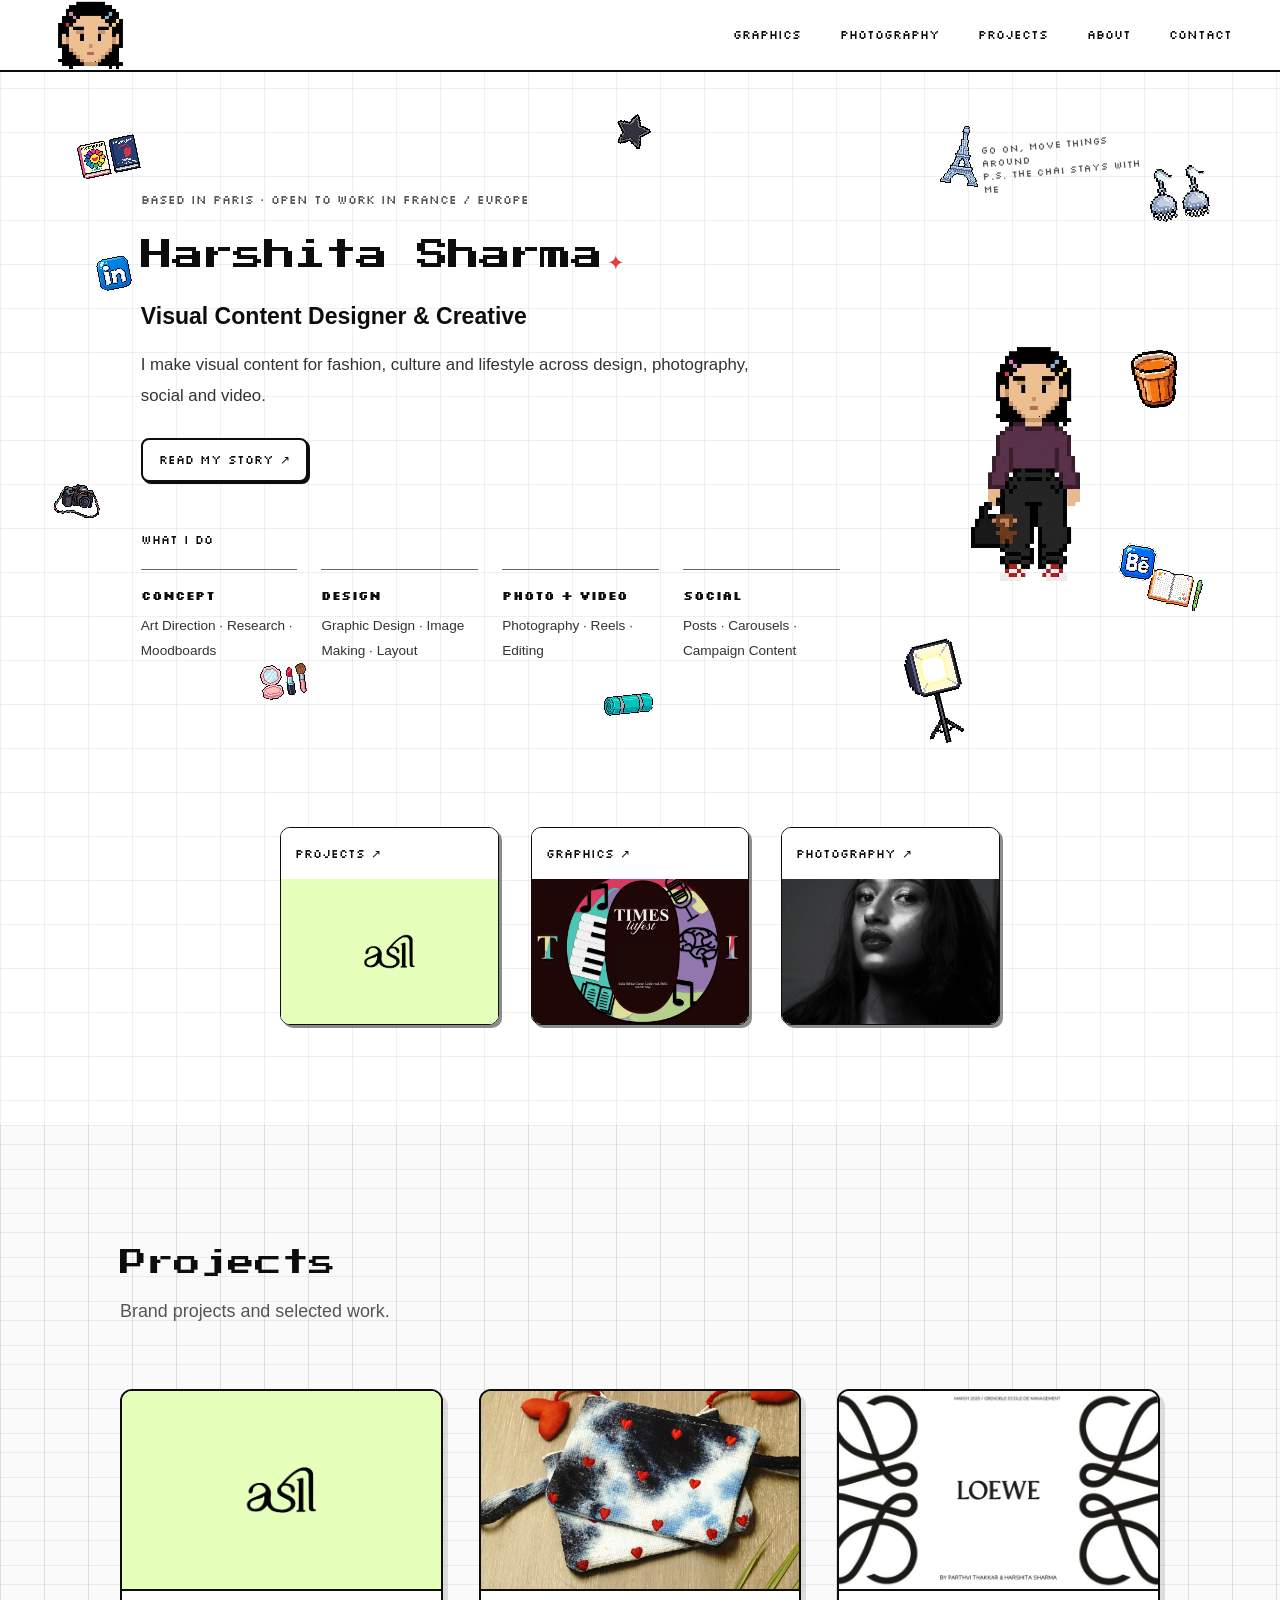
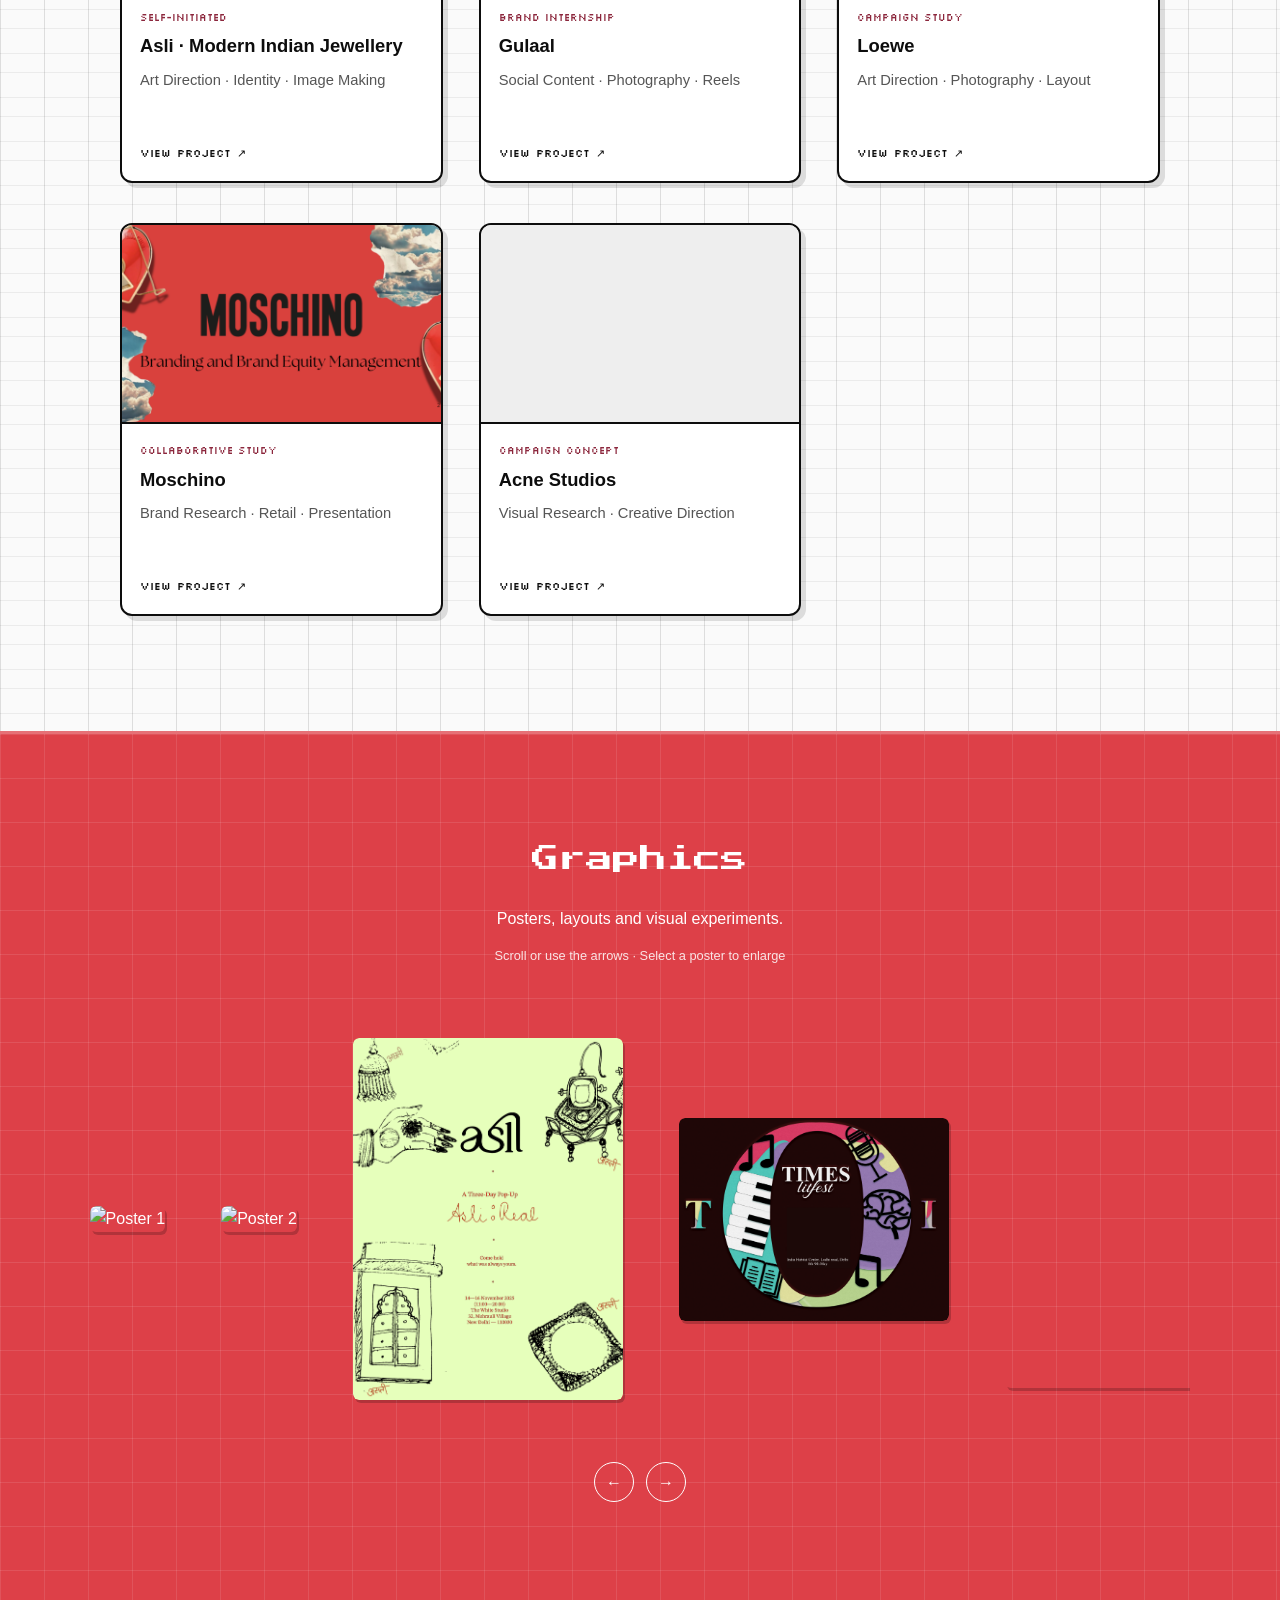
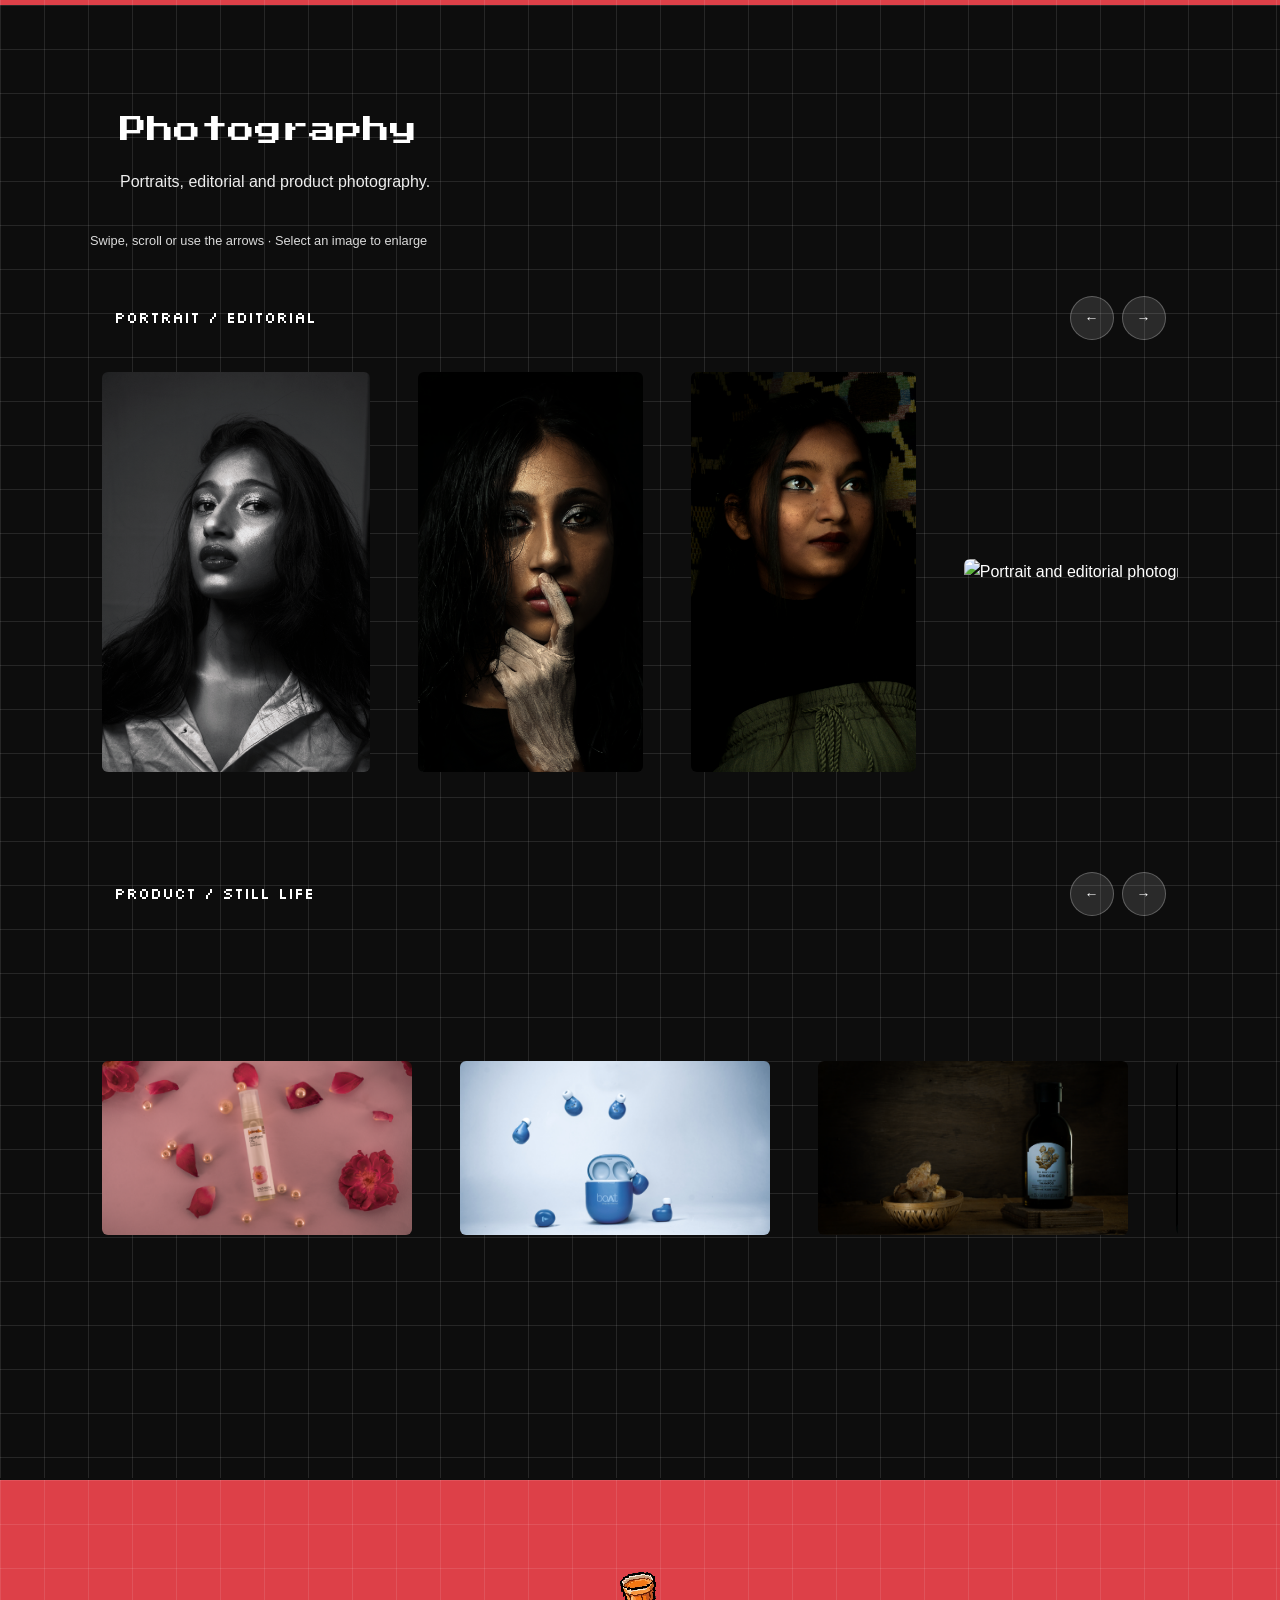
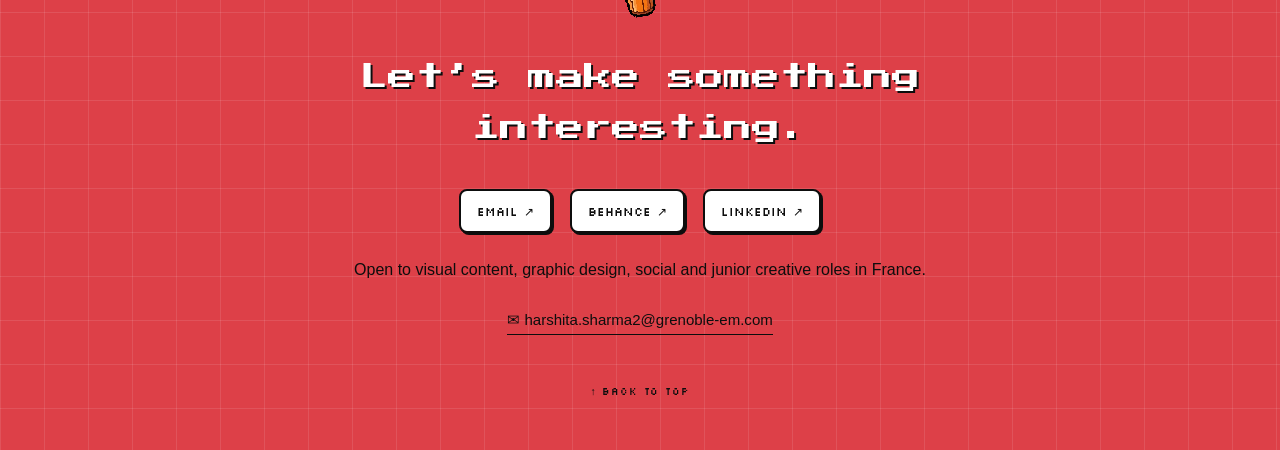
==== commit b94cc255: "Update index.html" ====
--- a/index.html
+++ b/index.html
@@ -11,7 +11,7 @@
       href="https://fonts.googleapis.com/css2?family=Press+Start+2P&family=Silkscreen:wght@400;700&family=Cormorant+Garamond:ital,wght@0,400;0,600;1,400&display=swap"
       rel="stylesheet"
     />
-    <link rel="stylesheet" href="styles.css" />
+    <link rel="stylesheet" href="styles.css?v=08f3f0406d32" />
   </head>
   <body class="portfolio-home">
     <a class="skip-link" href="#browse">Skip to portfolio</a>
@@ -448,7 +448,7 @@
     })();
     </script>
 
-    <script src="main.js"></script>
+    <script src="main.js?v=042ff69fc2c1"></script>
 
   </body>
 </html>
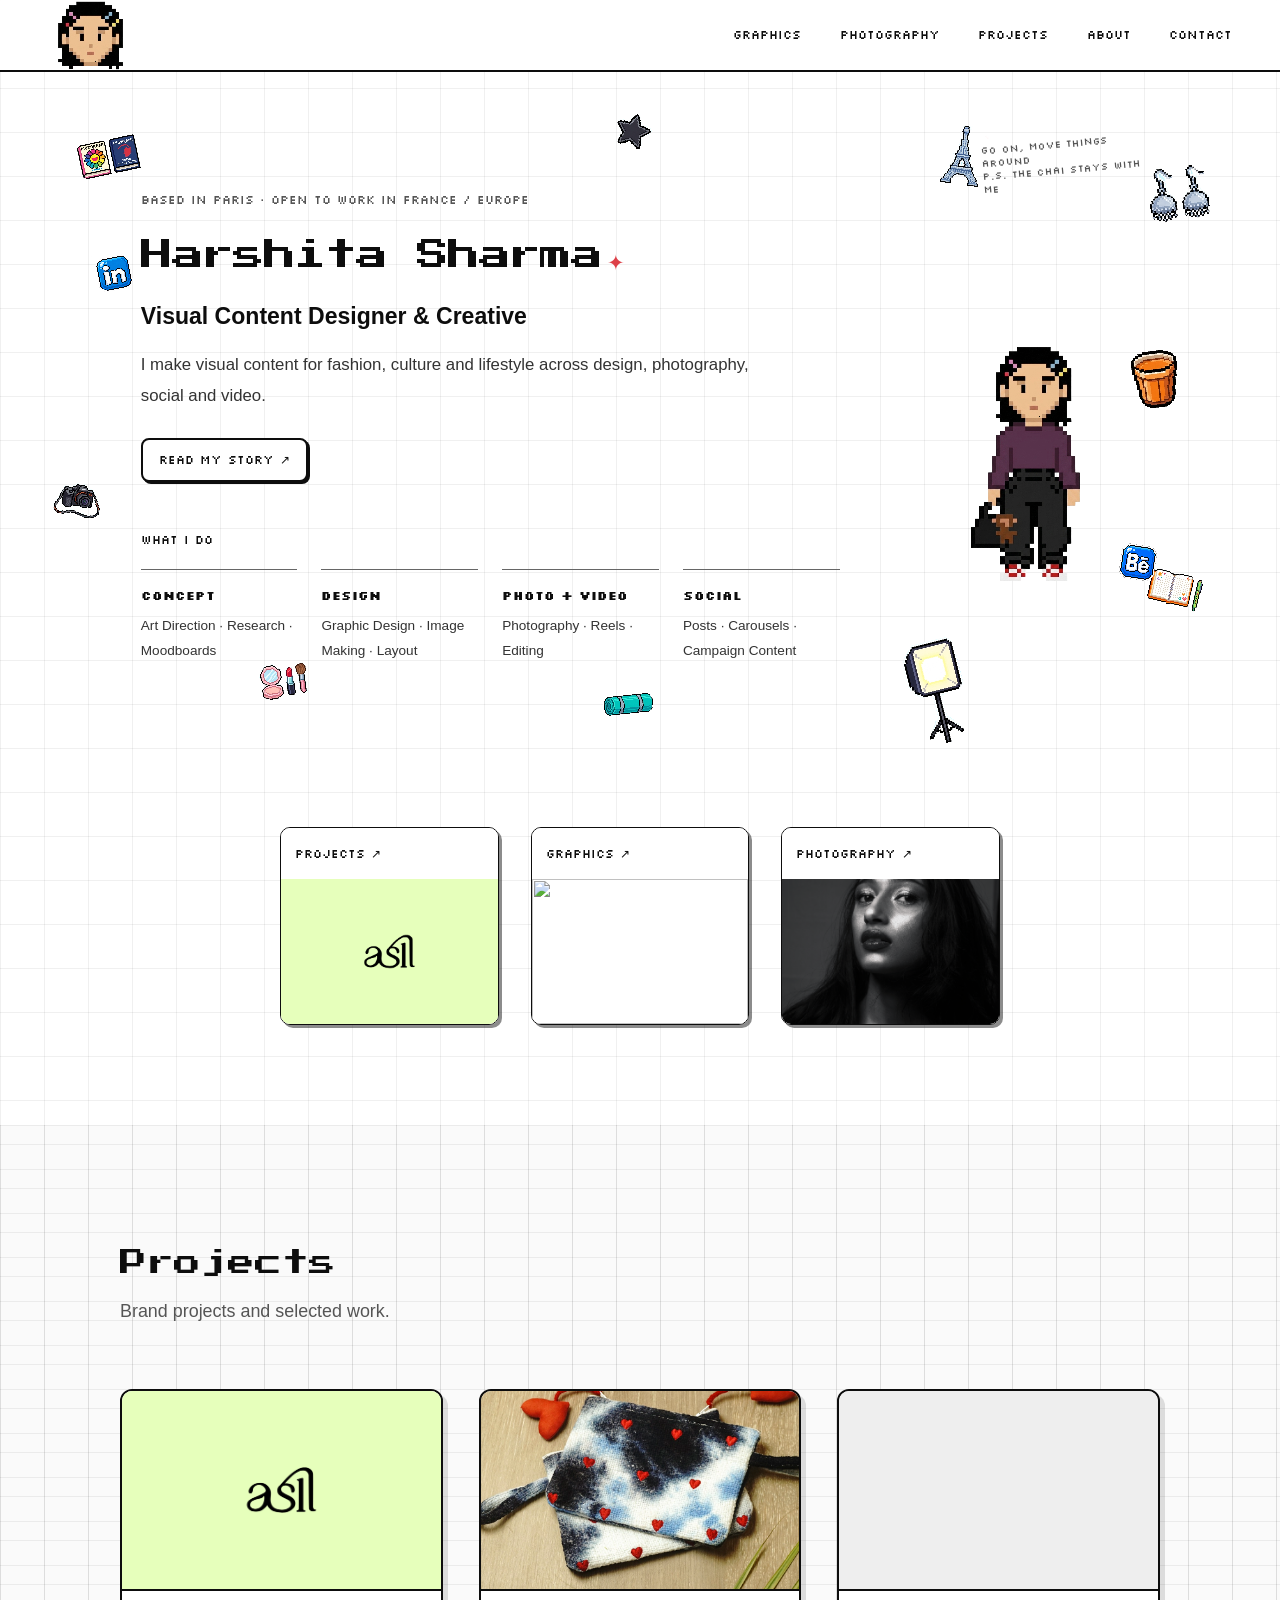
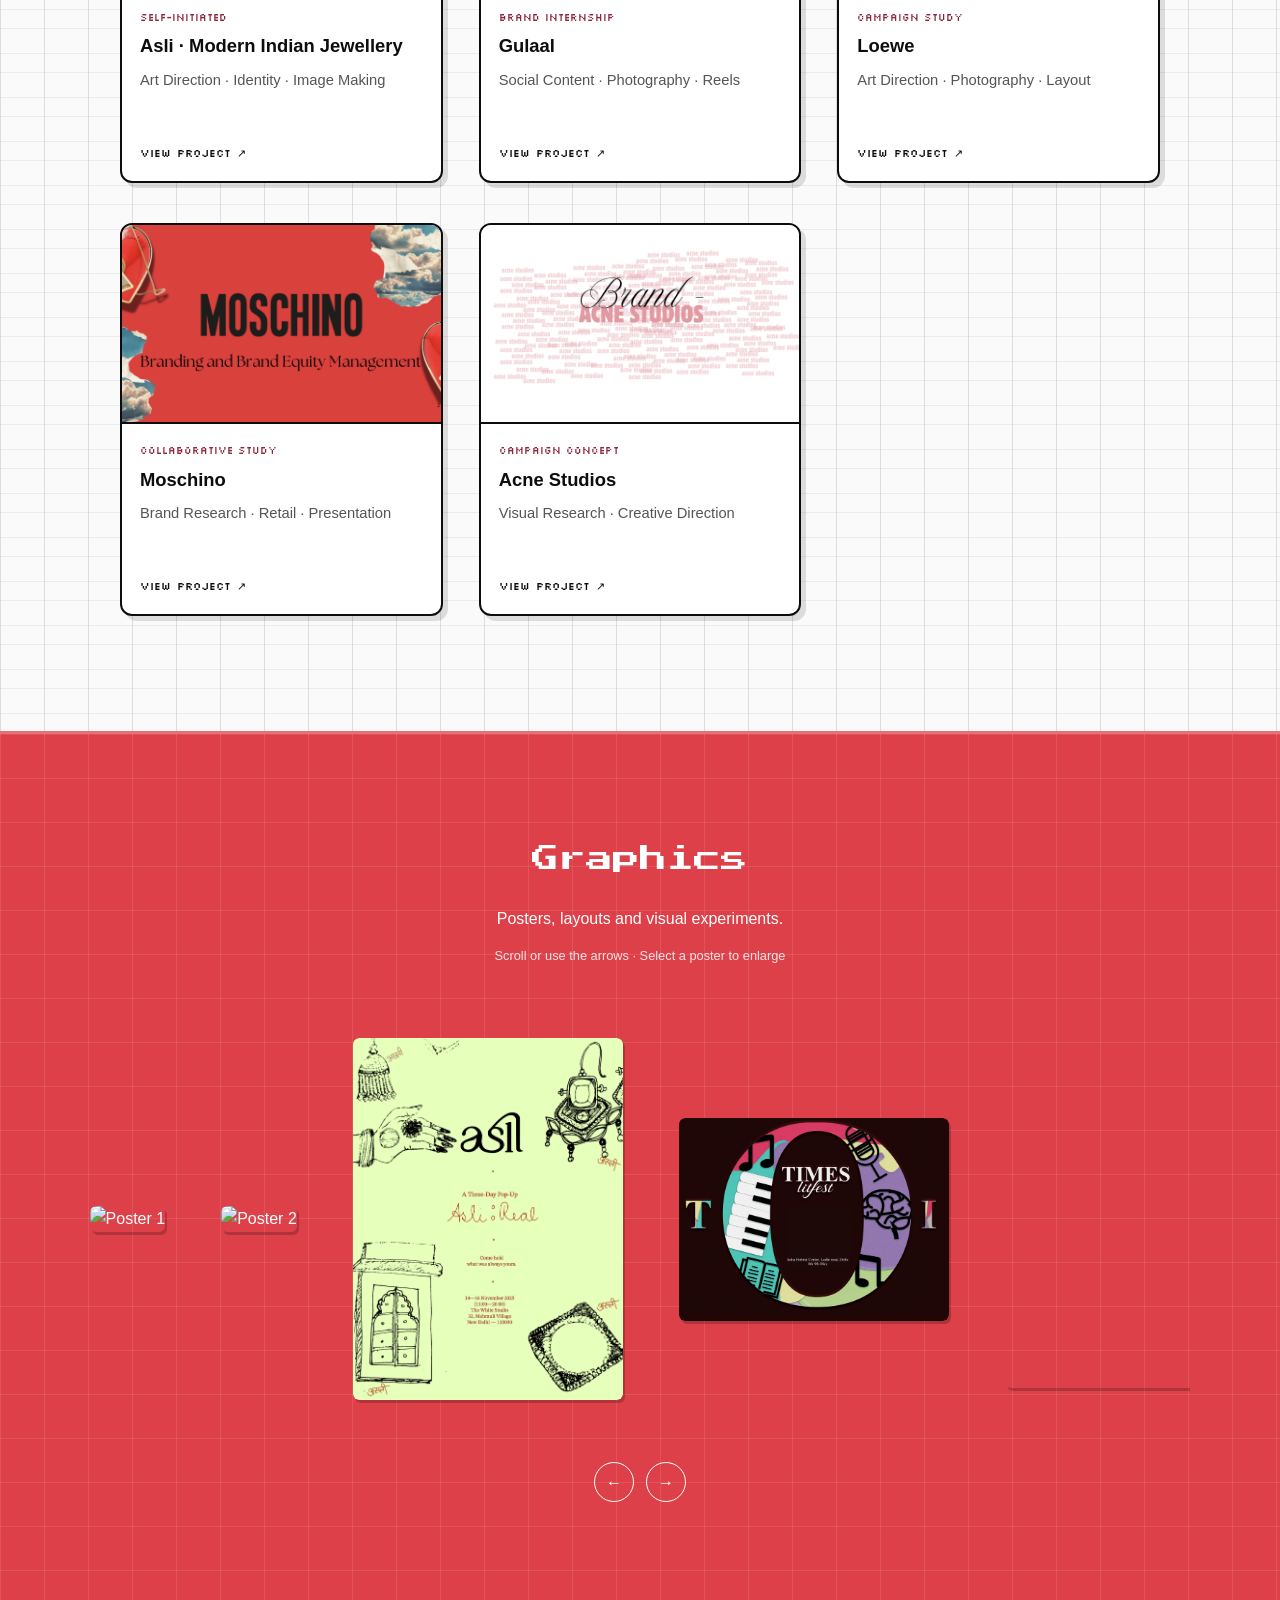
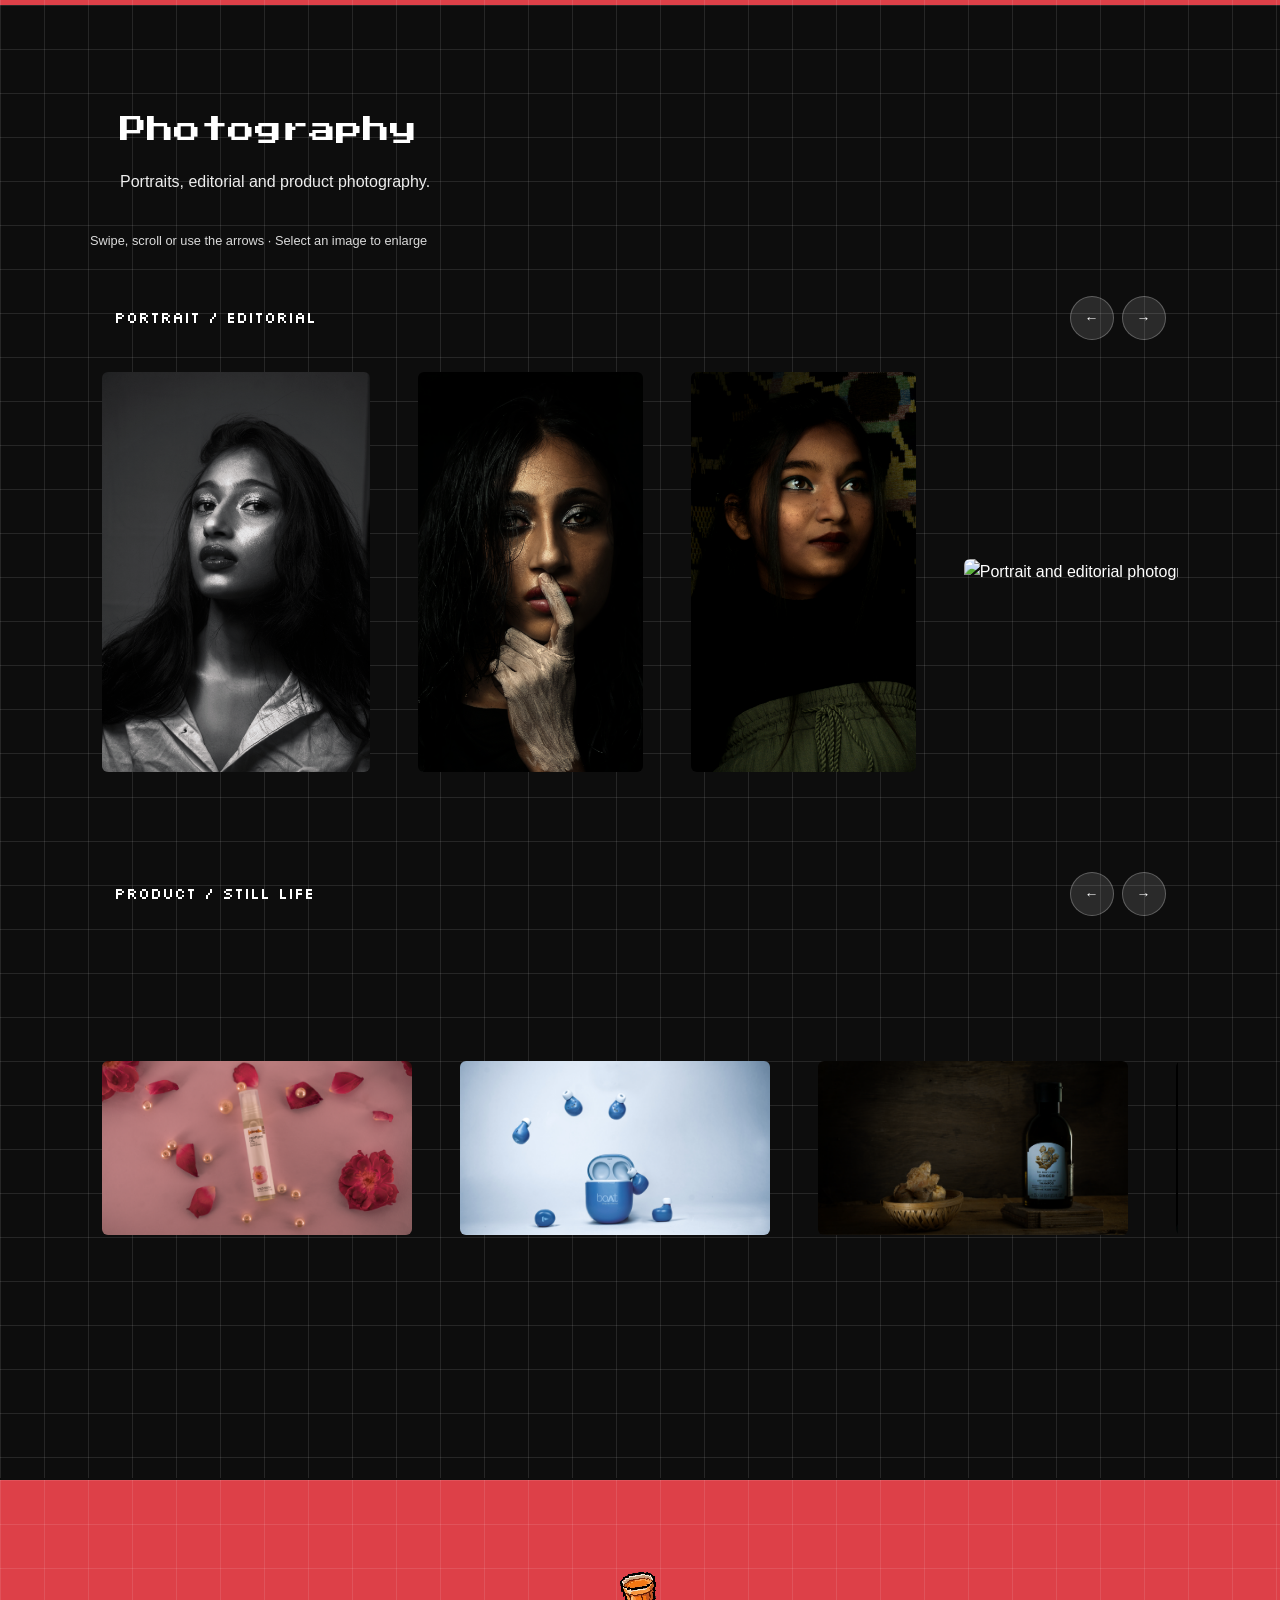
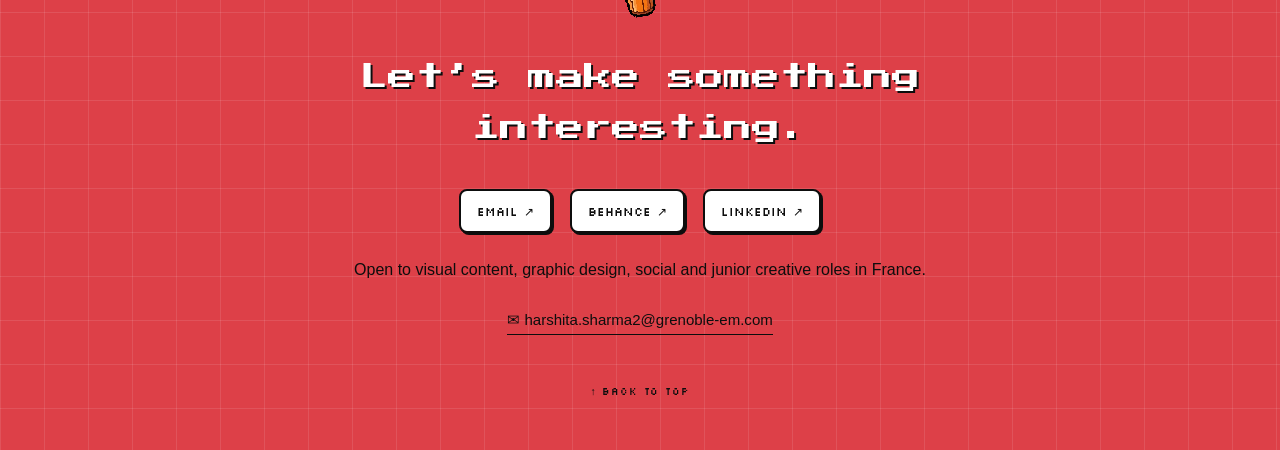
==== commit 09d214b8: "Format fixes Format fixes on new changes" ====
--- a/index.html
+++ b/index.html
@@ -11,7 +11,7 @@
       href="https://fonts.googleapis.com/css2?family=Press+Start+2P&family=Silkscreen:wght@400;700&family=Cormorant+Garamond:ital,wght@0,400;0,600;1,400&display=swap"
       rel="stylesheet"
     />
-    <link rel="stylesheet" href="styles.css?v=08f3f0406d32" />
+    <link rel="stylesheet" href="styles.css?v=63e72f5bafda" />
   </head>
   <body class="portfolio-home">
     <a class="skip-link" href="#browse">Skip to portfolio</a>
@@ -33,20 +33,20 @@
     <main>
     <section id="home" class="s-about">
       <!-- Draggable stickers -->
-      <img class="sticker" src="hero section elements/books.png"        alt="" style="top:var(--sticker-top,17%);left:6%;width:var(--sticker-width,66px);transform:rotate(-12deg)"   />
-      <img class="sticker" src="hero section elements/camera.png"       alt="" style="top:var(--sticker-top,60%);left:4%;width:var(--sticker-width,55px);transform:rotate(8deg)"    />
+      <img class="sticker" src="hero section elements/books.png"        alt="" style="top:var(--sticker-top,17%);left:var(--sticker-left,6%);width:var(--sticker-width,66px);transform:rotate(-12deg)"   />
+      <img class="sticker" src="hero section elements/camera.png"       alt="" style="top:var(--sticker-top,60%);left:var(--sticker-left,4%);width:var(--sticker-width,55px);transform:rotate(8deg)"    />
       <img class="sticker" src="hero section elements/jhumka.png"       alt="" style="top:var(--sticker-top,20%);right:var(--sticker-right,5%);width:var(--sticker-width,72px);transform:rotate(-7deg)"  />
       <img class="sticker" src="hero section elements/journal.png"      alt="" style="top:var(--sticker-top,71%);right:var(--sticker-right,6%);width:var(--sticker-width,56px);transform:rotate(13deg)"  />
-      <img class="sticker" src="hero section elements/makeup.png"       alt="" style="top:var(--sticker-top,82%);left:20%;width:var(--sticker-width,62px);transform:rotate(-8deg)"  />
-      <img class="sticker" src="hero section elements/star.png"         alt="" style="top:var(--sticker-top,14%);left:48%;width:var(--sticker-width,38px);transform:rotate(17deg)"   />
+      <img class="sticker" src="hero section elements/makeup.png"       alt="" style="top:var(--sticker-top,82%);left:var(--sticker-left,20%);width:var(--sticker-width,62px);transform:rotate(-8deg)"  />
+      <img class="sticker" src="hero section elements/star.png"         alt="" style="top:var(--sticker-top,14%);left:var(--sticker-left,48%);width:var(--sticker-width,38px);transform:rotate(17deg)"   />
       <!-- Chai sticker — swaps filled→empty on hover/drag -->
-      <div class="sticker sticker--chai" style="top:43%;left:88%;transform:rotate(-7deg)">
+      <div class="sticker sticker--chai" style="top:var(--sticker-top,43%);left:var(--sticker-left,88%);transform:rotate(-7deg)">
         <img class="chai-img" src="hero section elements/chai_filled.png" alt="chai" />
 
       </div>
       <img class="sticker" src="hero section elements/studio light.png" alt="" style="top:var(--sticker-top,79%);right:var(--sticker-right,24%);width:var(--sticker-width,70px);transform:rotate(-14deg)"/>
       <img class="sticker" src="hero section elements/tour eiffel.png"  alt="" style="top:var(--sticker-top,15%);right:var(--sticker-right,23%);width:var(--sticker-width,46px);transform:rotate(8deg)"   />
-      <img class="sticker" src="hero section elements/yoga mat.png"     alt="" style="top:var(--sticker-top,86%);left:47%;width:var(--sticker-width,54px);transform:rotate(-6deg)"  />
+      <img class="sticker" src="hero section elements/yoga mat.png"     alt="" style="top:var(--sticker-top,86%);left:var(--sticker-left,47%);width:var(--sticker-width,54px);transform:rotate(-6deg)"  />
       <a class="sticker sticker--social sticker--linkedin" href="https://www.linkedin.com/in/harshitasharma-fr" target="_blank" rel="noreferrer" aria-label="LinkedIn profile" draggable="false" style="top:var(--social-top,31%);left:var(--social-left,7%);transform:rotate(-11deg)">
         <img src="hero section elements/linkedin.png" alt="" draggable="false" />
       </a>
@@ -65,7 +65,7 @@
           <p class="hero-role">Visual Content Designer &amp; Creative</p>
           <p class="hero-summary">I make visual content for fashion, culture and lifestyle across design, photography, social and video.</p>
           <div class="about-btns">
-            <button class="btn-outline" data-open-bio>Read my story ↗</button>
+            <button class="btn-outline" data-open-bio><span class="story-label-desktop">Read my story ↗</span><span class="story-label-phone">About me ↗</span></button>
           </div>
           <section id="capabilities" class="s-capabilities" aria-labelledby="capabilitiesTitle">
       <div class="capabilities-inner">
@@ -93,7 +93,7 @@
         <a class="stack-card card-graphics" href="#graphicfolio">
           <div class="card-inner">
             <span class="card-label">Graphics <span aria-hidden="true">↗</span></span>
-            <div class="card-img-wrap"><img src="posterfolio/new%20work/poster4.png" alt="" loading="lazy" /></div>
+            <div class="card-img-wrap"><picture><source media="(min-width: 1025px)" srcset="posterfolio/new%20work/poster2.png" /><img src="posterfolio/new%20work/poster4.png" alt="" loading="lazy" /></picture></div>
           </div>
         </a>
         <a class="stack-card card-photo" href="#gallery">
@@ -448,7 +448,7 @@
     })();
     </script>
 
-    <script src="main.js?v=042ff69fc2c1"></script>
+    <script src="main.js?v=a191acedf4ab"></script>
 
   </body>
 </html>
--- a/styles.css
+++ b/styles.css
@@ -1049,7 +1049,7 @@
 }
 .portfolio-home .s-about .sticker { z-index: 1; max-width: 72px; touch-action: none; }
 .portfolio-home .sticker--chai .chai-img { width: 60px; }
-.portfolio-home .s-about .sticker--social { display: block; width: 48px; line-height: 0; cursor: pointer; touch-action: auto; }
+.portfolio-home .s-about .sticker--social { display: block; width: 48px; line-height: 0; cursor: pointer; touch-action: none; }
 .portfolio-home .sticker--social img { display: block; width: 100%; height: auto; pointer-events: none; }
 .portfolio-home .s-works { padding: clamp(5rem, 9vw, 10rem) 0; border-top: 0; }
 .portfolio-home :is(.works-inner, .bio-inner, .gallery-header, .contact-inner) { width: min(1040px, 84%); margin-left: auto; margin-right: auto; }
@@ -1134,12 +1134,7 @@
   .portfolio-home .hero-star { display: none; }
   .portfolio-home .about-text .hero-role { font-size: 1.3rem; }
   .portfolio-home .about-text .hero-location { font-size: .65rem; }
-  .portfolio-home .s-about > img.sticker:nth-of-type(1), .portfolio-home .s-about > img.sticker:nth-of-type(3), .portfolio-home .s-about > img.sticker:nth-of-type(6) { display: block; --sticker-width: 34px; --sticker-top: 95px; }
-  .portfolio-home .s-about > img.sticker:nth-of-type(3) { --sticker-top: auto; bottom: 40px; --sticker-right: 38%; }
   .portfolio-home .about-btns { max-width: 100%; }
-  .portfolio-home .s-about .sticker--social { width: 36px; --social-top: 110px; }
-  .portfolio-home .sticker--linkedin { --social-left: 70%; }
-  .portfolio-home .sticker--behance { --social-left: 84%; }
   .portfolio-home .works-grid { grid-template-columns: 1fr; gap: 32px; }
   .portfolio-home .bio-inner { grid-template-columns: 1fr; gap: 20px; }
   .portfolio-home .s-capabilities { padding: 0; margin-top: 40px; }
@@ -1150,7 +1145,80 @@
   .portfolio-home .s-bio { padding: 64px 0; }
   .portfolio-home .s-graphic { padding: 64px 0; }
 }
+/* Hero decorations: phone content first; tablet stickers stay in the margins. */
+.story-label-phone { display: none; }
+@media (max-width: 767px) {
+  .portfolio-home .s-about .sticker,
+  .portfolio-home .about-avatar,
+  .portfolio-home .s-cards { display: none; }
+  .portfolio-home .s-about { min-height: 0; padding: 176px 0 36px; }
+  .portfolio-home .about-inner { width: 88%; grid-template-columns: 1fr; gap: 0; }
+  .portfolio-home .about-text { grid-column: 1; grid-row: 1; }
+  .portfolio-home .hero-note { display: none; }
+  .portfolio-home .story-label-desktop { display: none; }
+  .portfolio-home .story-label-phone { display: inline; }
+  .portfolio-home .about-btns .btn-outline { font-size: .65rem; padding: 7px 12px; min-height: 36px; }
+  .portfolio-home .s-capabilities { margin-top: 32px; }
+  .portfolio-home .s-works { padding: 48px 0; }
+  .portfolio-home .works-inner { width: 92%; }
+  .portfolio-home .works-grid { grid-template-columns: repeat(2, minmax(0, 1fr)); gap: 18px 12px; margin-top: 28px; }
+  .portfolio-home .work-img { aspect-ratio: 3 / 2; }
+  .portfolio-home .work-body { min-height: 132px; padding: 8px; gap: 4px; }
+  .portfolio-home .work-tag { font-size: .48rem; line-height: 1.5; }
+  .portfolio-home .work-body h3 { font-size: .82rem; line-height: 1.35; overflow-wrap: anywhere; }
+  .portfolio-home .work-body p { font-size: .72rem; line-height: 1.45; }
+  .portfolio-home .work-link { font-size: .5rem; padding-top: 6px; }
+  .portfolio-home .graphic-inner { width: 94%; text-align: left; }
+  .portfolio-home .poster-track { gap: 14px; padding: 16px 4px 24px; }
+  .portfolio-home .poster-card img { width: auto; height: 240px; max-width: none; max-height: none; }
+  .portfolio-home .s-gallery { padding: 48px 0; }
+  .portfolio-home .gallery-header { width: 94%; padding-inline: 4px; margin-bottom: 14px; text-align: left; }
+  .portfolio-home .s-gallery .gallery-hint { width: 94%; margin-bottom: 24px; padding-inline: 4px; }
+  .portfolio-home .gallery-row-head { width: 94%; margin-bottom: 12px; padding-inline: 4px; }
+  .portfolio-home .gallery-row-wrap { margin-bottom: 32px; }
+  .portfolio-home .marquee-outer { width: 94%; padding: 8px 4px 20px; }
+  .portfolio-home .marquee-set { gap: 14px; }
+  .portfolio-home .m-img img { width: auto; height: 240px; max-width: none; max-height: none; }
+  .portfolio-home :is(.s-graphic, .s-gallery) .section-title { font-size: 1.05rem; line-height: 1.7; margin: 0 0 14px; text-align: left; }
+  .portfolio-home .s-graphic .section-title { padding-inline: 4px; }
+  .portfolio-home :is(.archive-intro, .gallery-quote) { font-size: .9rem; line-height: 1.6; text-align: left; }
+  .portfolio-home .archive-intro { padding-inline: 4px; margin-bottom: 14px; }
+  .portfolio-home :is(.s-graphic, .s-gallery) .gallery-hint { font-size: .75rem; line-height: 1.5; text-align: left; }
+  .portfolio-home .s-graphic .gallery-hint { width: 100%; padding-inline: 4px; margin-bottom: 24px; }
+  .portfolio-home .gallery-row-label { font-family: "Silkscreen", sans-serif; font-size: .75rem; line-height: 1.5; text-align: left; }
+}
+@media (min-width: 768px) and (max-width: 1024px) {
+  .portfolio-home .s-about .sticker { display: block; --sticker-width: 34px; --sticker-top: 110px; }
+  .portfolio-home .s-about > img.sticker { left: var(--sticker-left); }
+  .portfolio-home .s-about > img.sticker:nth-of-type(1) { --sticker-left: 6%; }
+  .portfolio-home .s-about > img.sticker:nth-of-type(6) { --sticker-left: 22%; }
+  .portfolio-home .s-about > img.sticker:nth-of-type(8) { --sticker-left: 38%; }
+  .portfolio-home .s-about > img.sticker:nth-of-type(3) { --sticker-left: 54%; }
+  .portfolio-home .s-about > img.sticker:nth-of-type(2) { --sticker-left: 6%; --sticker-top: calc(100% - 110px); }
+  .portfolio-home .s-about > img.sticker:nth-of-type(4) { --sticker-left: 22%; --sticker-top: calc(100% - 100px); }
+  .portfolio-home .s-about > img.sticker:nth-of-type(5) { --sticker-left: 38%; --sticker-top: calc(100% - 112px); }
+  .portfolio-home .s-about > img.sticker:nth-of-type(9) { --sticker-left: 54%; --sticker-top: calc(100% - 100px); }
+  .portfolio-home .s-about > img.sticker:nth-of-type(7) { --sticker-left: 72%; --sticker-top: calc(100% - 112px); }
+  .portfolio-home .s-about .sticker--chai { --sticker-top: calc(100% - 108px); --sticker-left: 88%; }
+  .portfolio-home .sticker--chai .chai-img { width: 34px; }
+  .portfolio-home .s-about .sticker--social { width: 36px; --social-top: 112px; }
+  .portfolio-home .sticker--linkedin { --social-left: 72%; }
+  .portfolio-home .sticker--behance { --social-left: 88%; }
+  .portfolio-home .hero-note { top: 154px; bottom: auto; left: auto; right: 6%; width: 240px; font-family: "Cormorant Garamond", Georgia, serif; font-size: 14px; font-style: italic; }
+}
 @media (prefers-reduced-motion: reduce) {
   html { scroll-behavior: auto; }
   .portfolio-home *, .portfolio-home *::before, .portfolio-home *::after { animation: none !important; transition: none !important; }
 }
+
+/* Isolated case-study reader; homepage and project styling stay unchanged. */
+.project-reader { position: fixed; inset: 0; width: calc(100% - 64px); max-width: 1200px; height: calc(100dvh - 64px); max-height: none; margin: auto; padding: 48px 0 0; border: 0; background: #fff; color: #111; overflow: hidden; }
+.project-reader::backdrop { background: rgba(0, 0, 0, .78); }
+.project-reader iframe { display: block; width: 100%; height: 100%; border: 0; background: #fff; }
+.project-reader iframe[hidden] { display: none; }
+.project-reader-close { position: absolute; right: 4px; top: 2px; width: 44px; height: 44px; padding: 0; border: 0; background: #fff; color: #111; font: 32px/1 Arial, sans-serif; cursor: pointer; }
+.project-reader-close:focus-visible { outline: 2px solid #111; outline-offset: -4px; }
+.project-reader-status { padding: 24px; }
+@media (max-width: 767px) {
+  .project-reader { width: calc(100% - 16px); height: calc(100dvh - 16px); }
+}
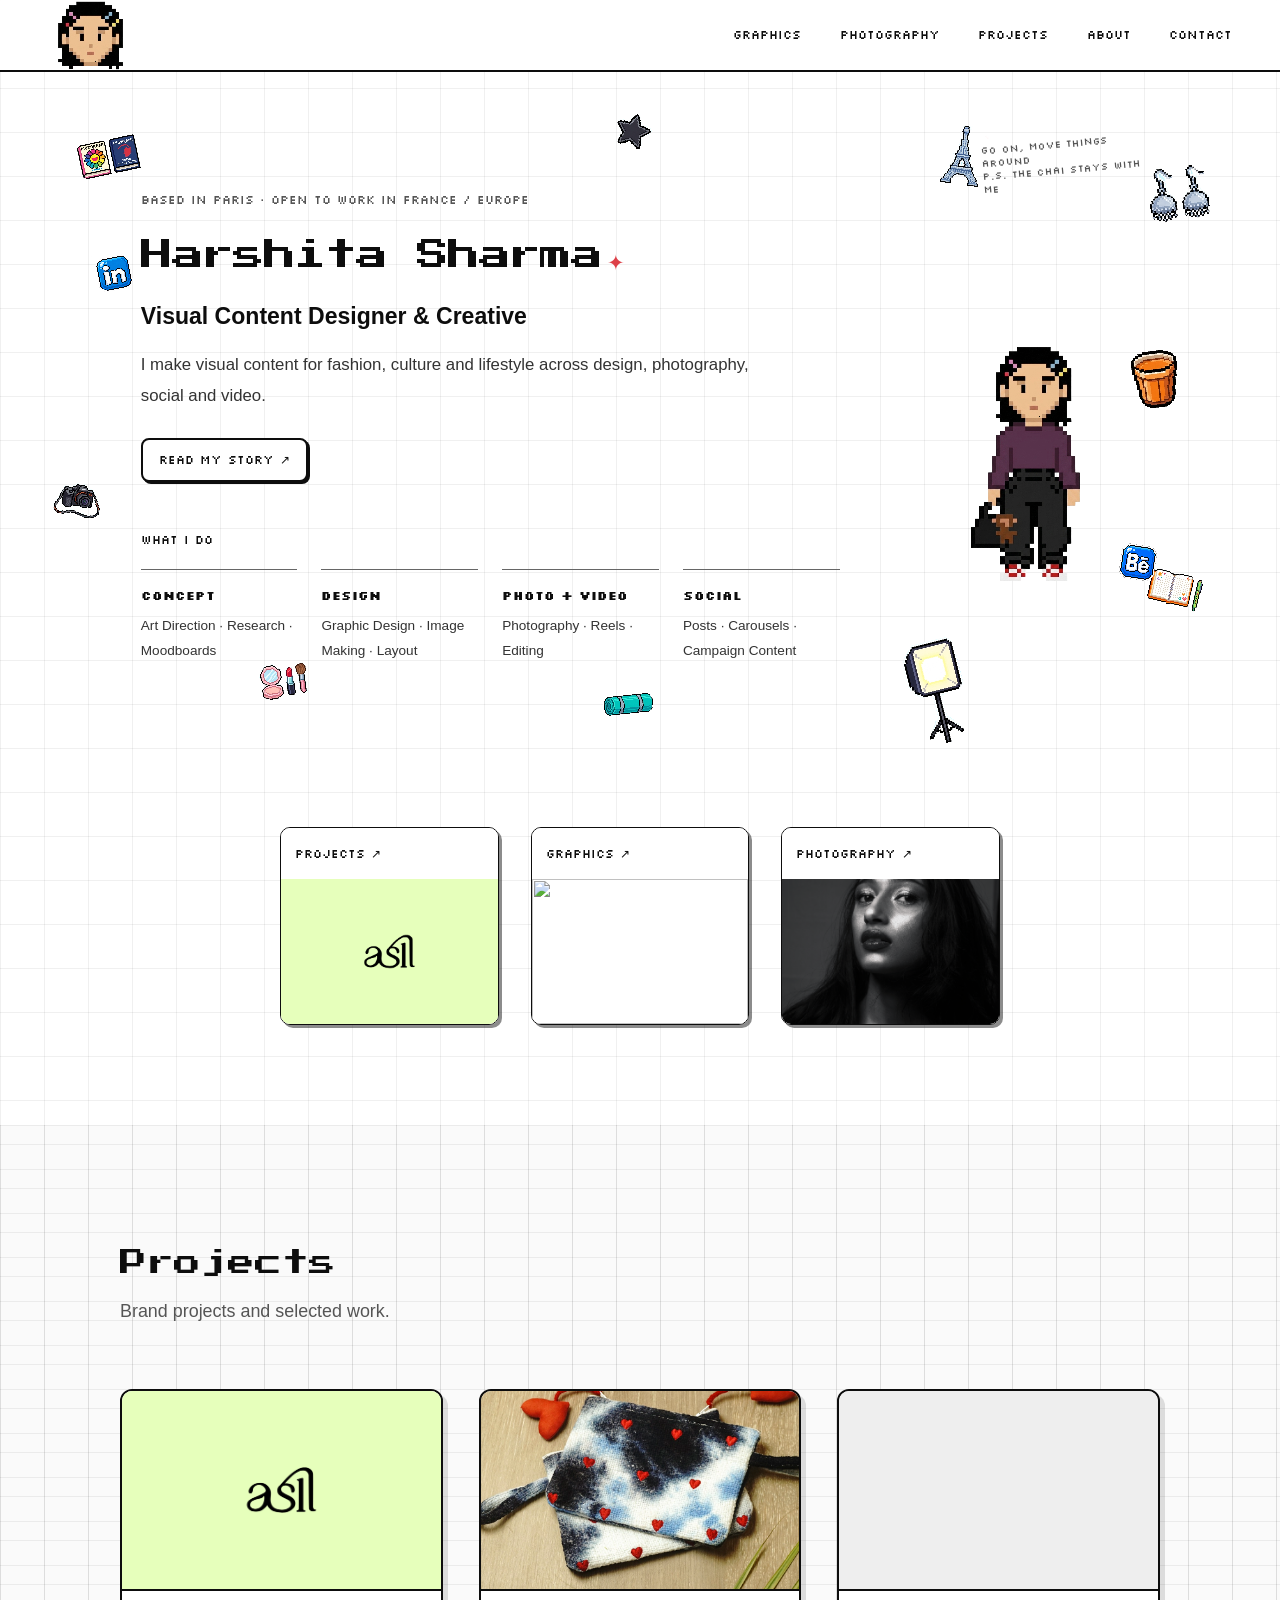
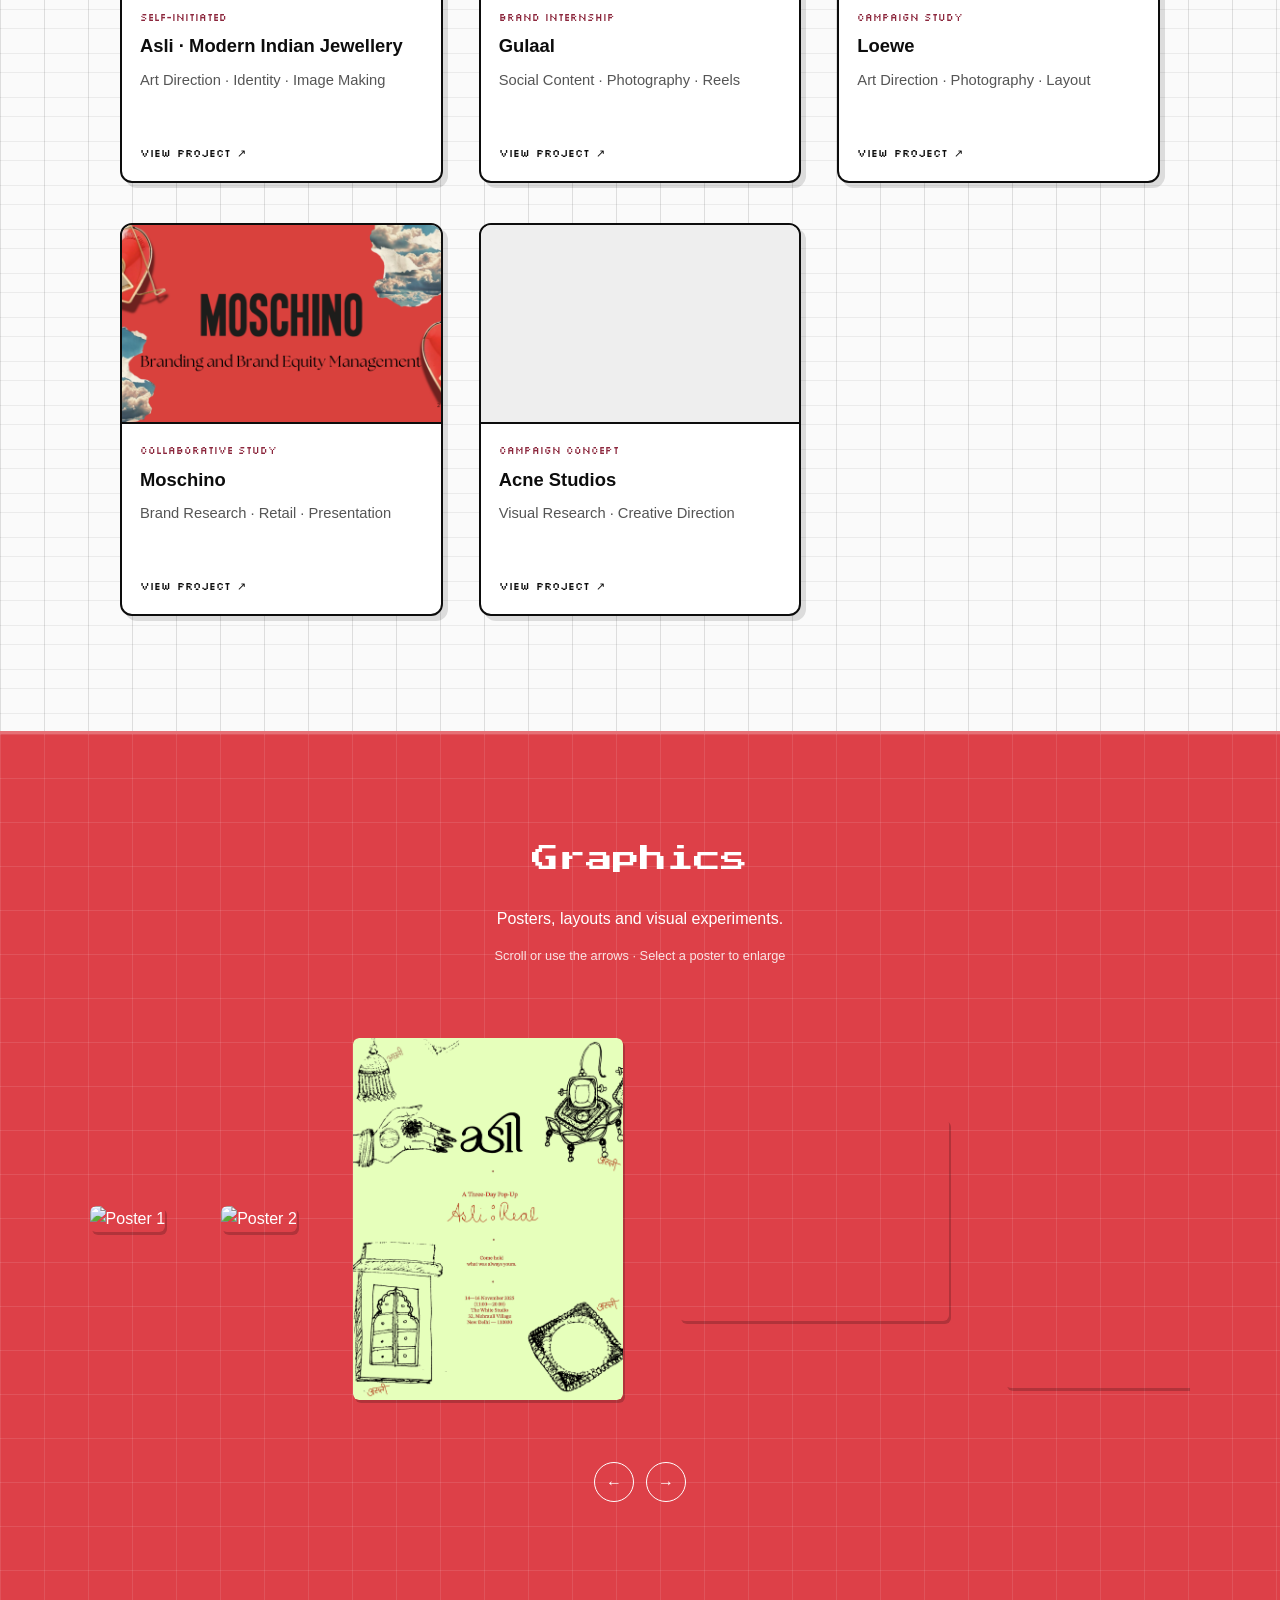
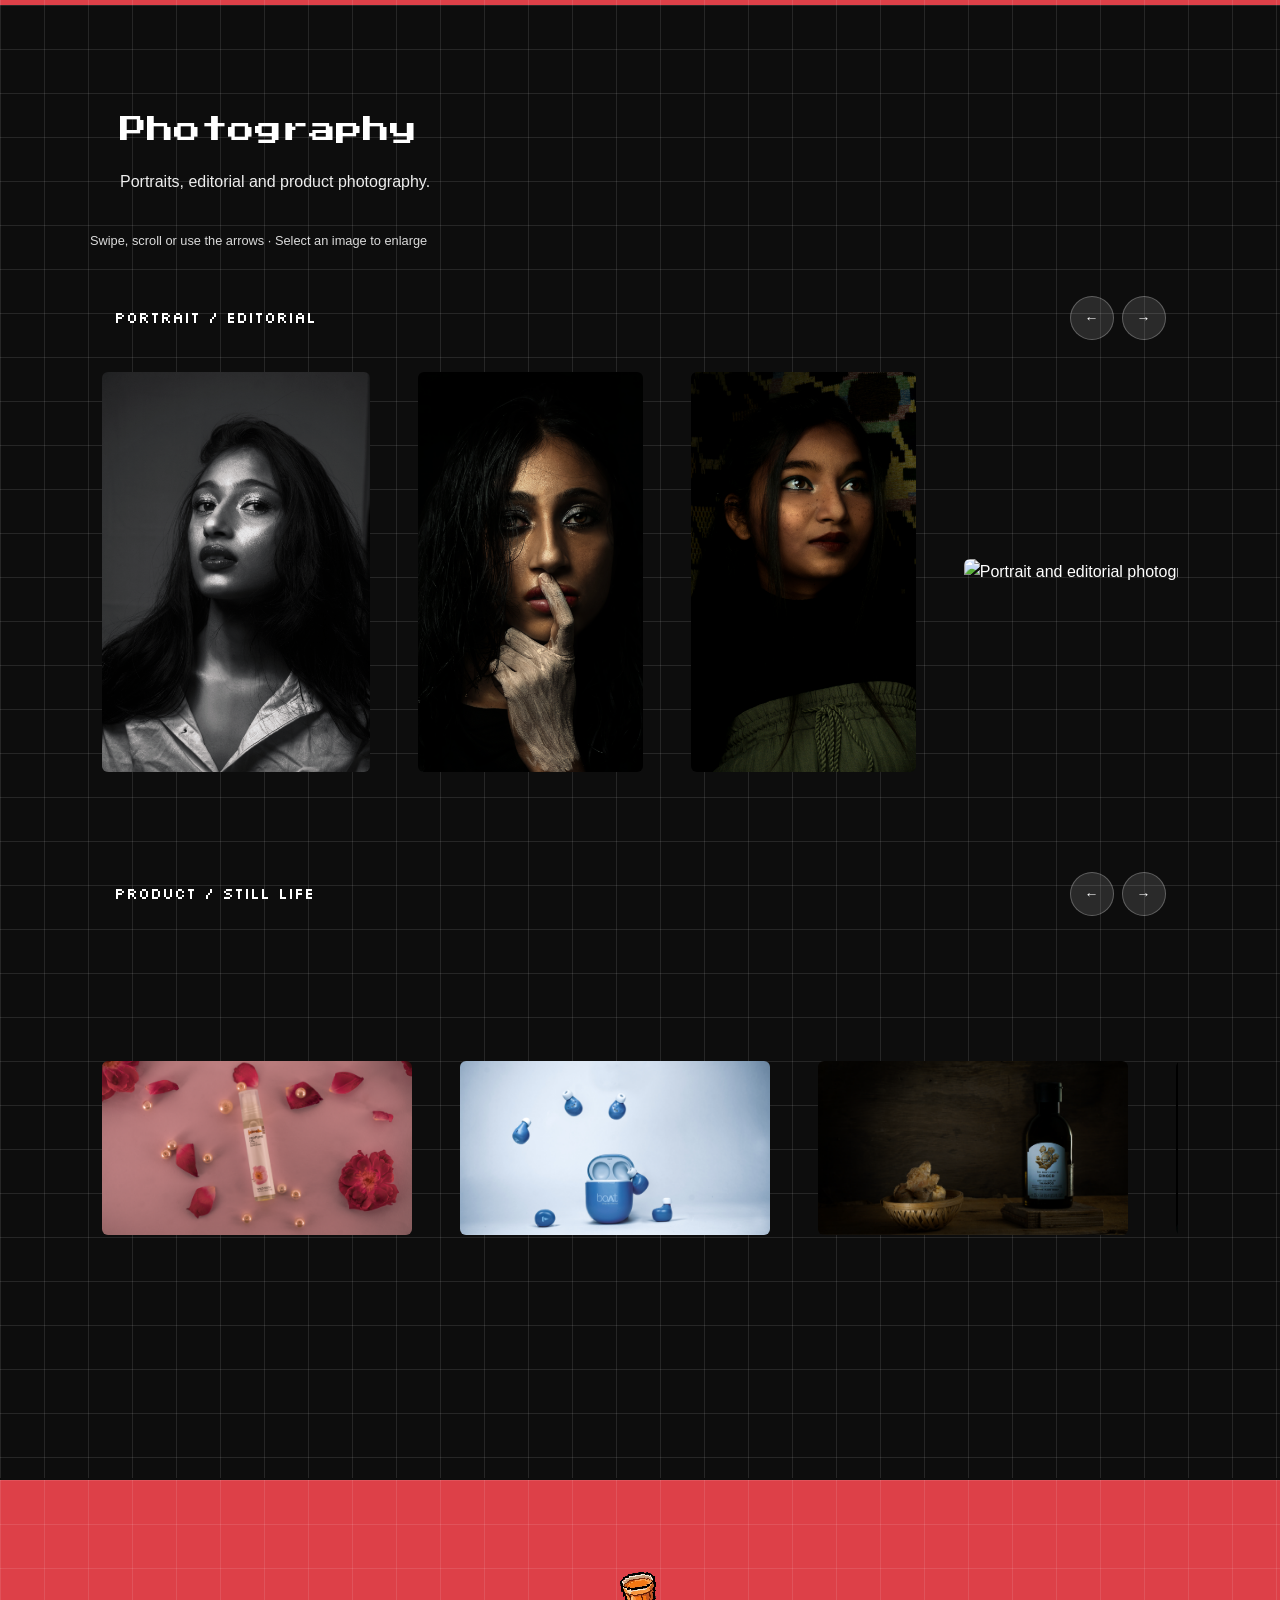
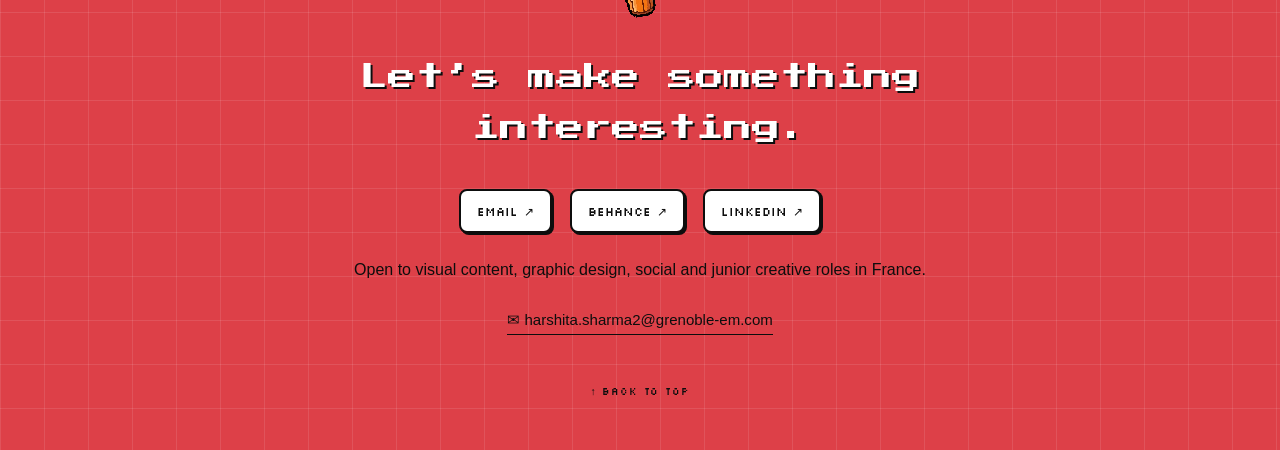
==== commit 010b82ba: "clarity addition ms clarity addition to new format" ====
--- a/index.html
+++ b/index.html
@@ -1,6 +1,14 @@
 <!doctype html>
 <html lang="en">
   <head>
+<script type="text/javascript">
+    (function(c,l,a,r,i,t,y){
+        c[a]=c[a]||function(){(c[a].q=c[a].q||[]).push(arguments)};
+        t=l.createElement(r);t.async=1;t.src="https://www.clarity.ms/tag/"+i;
+        y=l.getElementsByTagName(r)[0];y.parentNode.insertBefore(t,y);
+    })(window, document, "clarity", "script", "yns14j9r4y");
+</script>
+
     <meta charset="UTF-8" />
     <meta name="viewport" content="width=device-width, initial-scale=1.0" />
     <title>Harshita Sharma | Visual Content Designer &amp; Creative</title>
@@ -448,7 +456,7 @@
     })();
     </script>
 
-    <script src="main.js?v=a191acedf4ab"></script>
+    <script src="main.js?v=878c6d81bc6f"></script>
 
   </body>
 </html>
